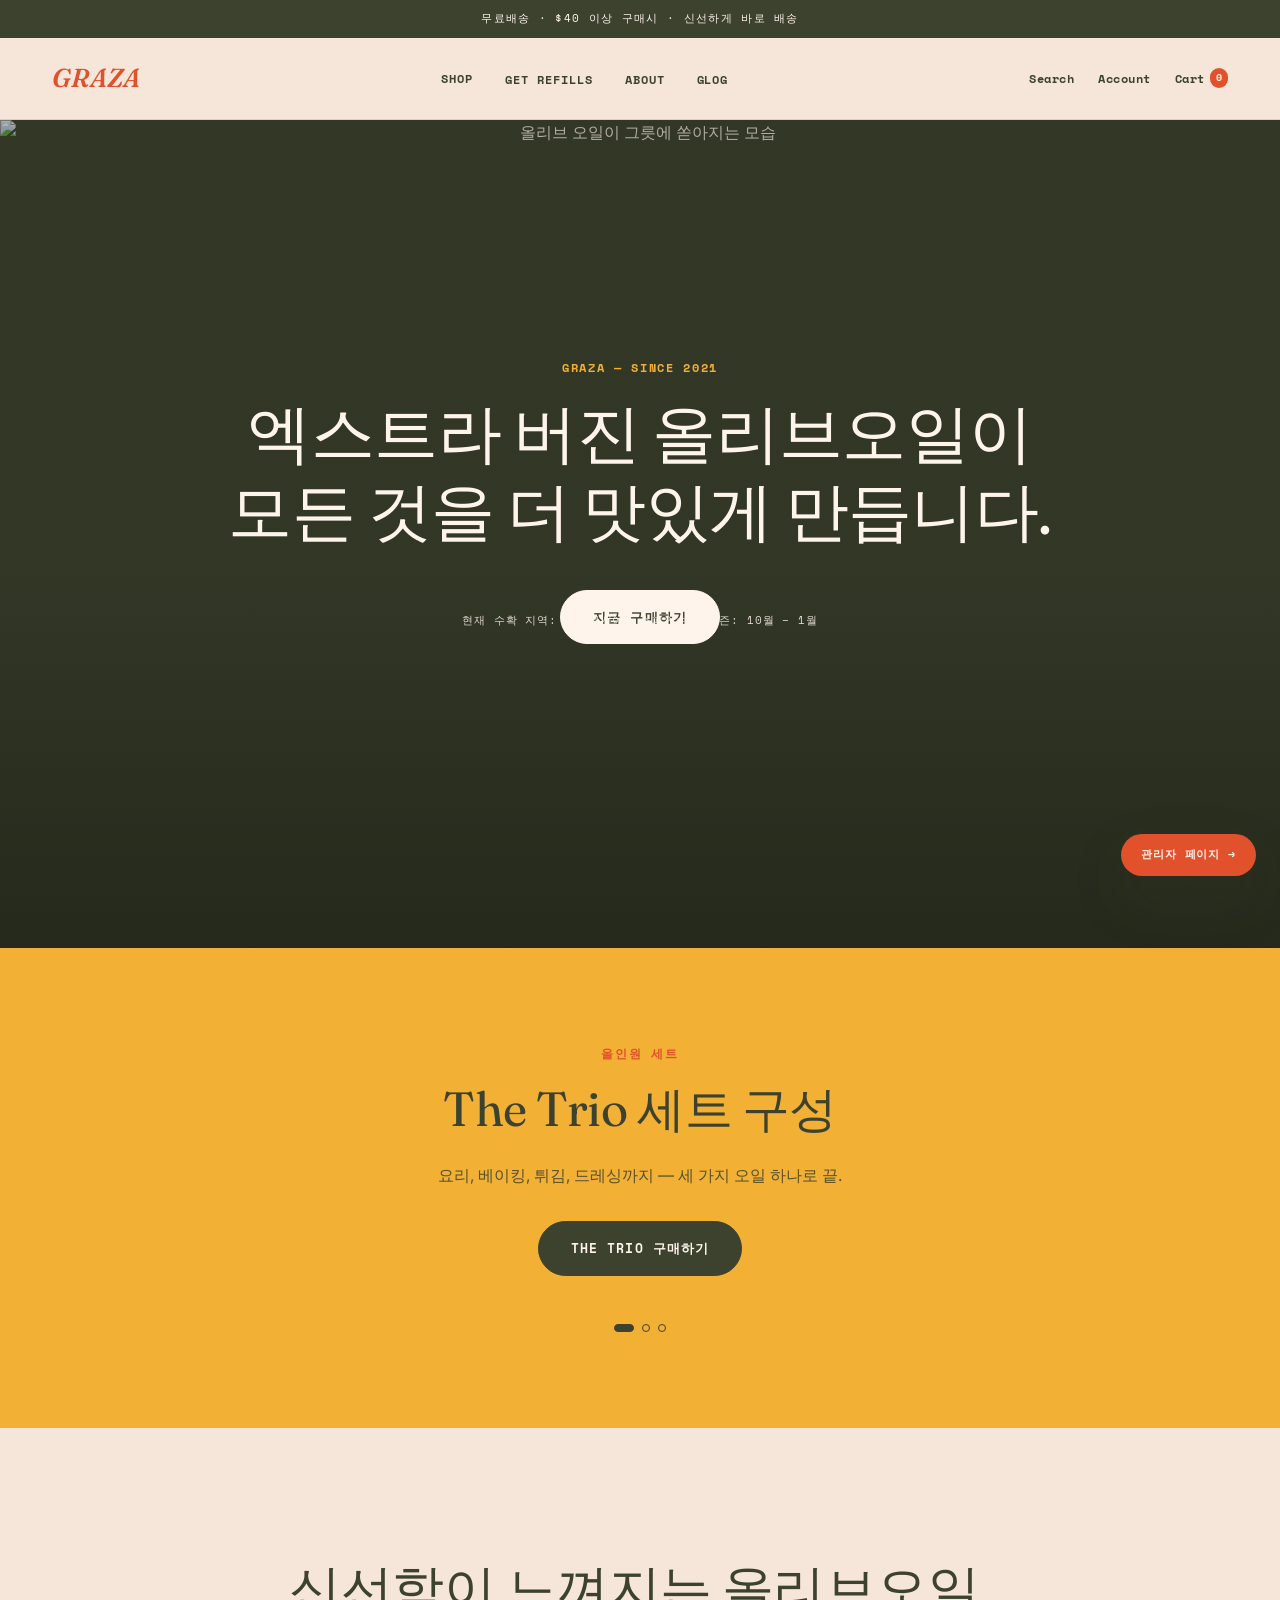
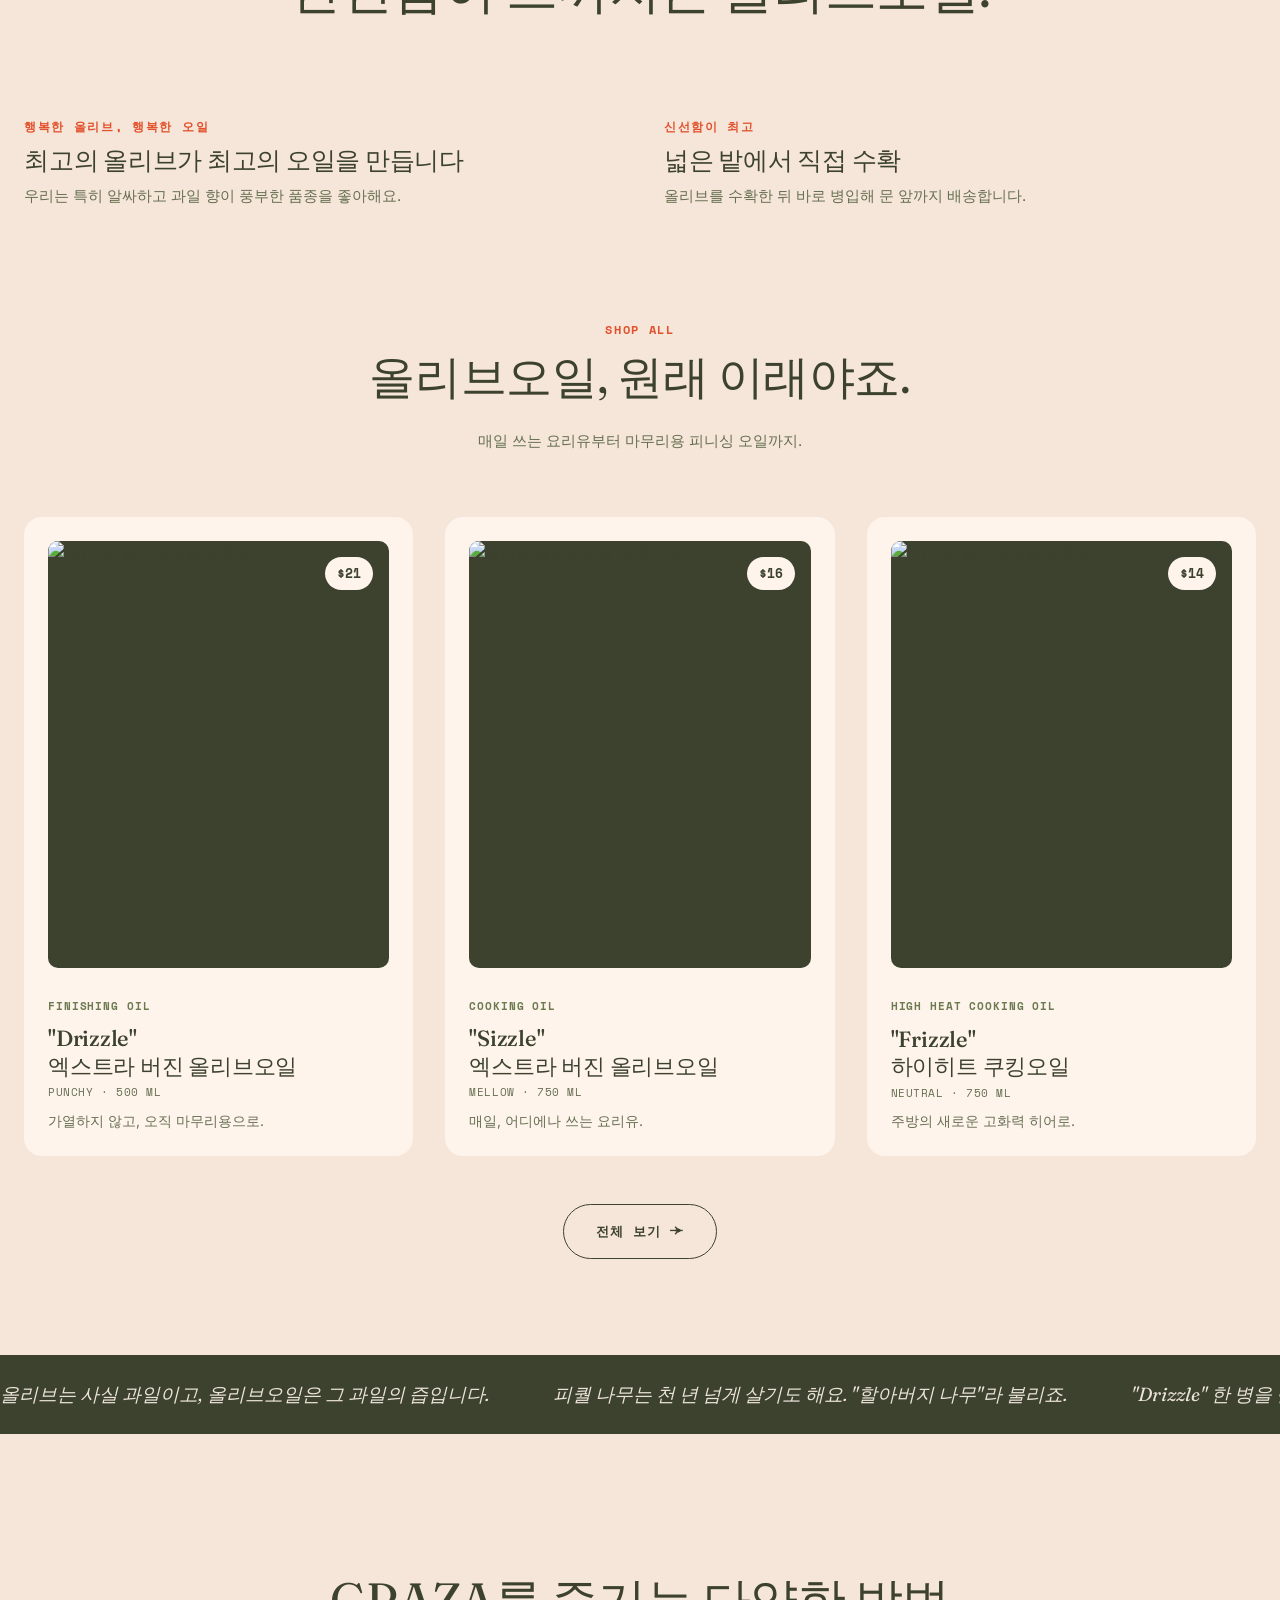
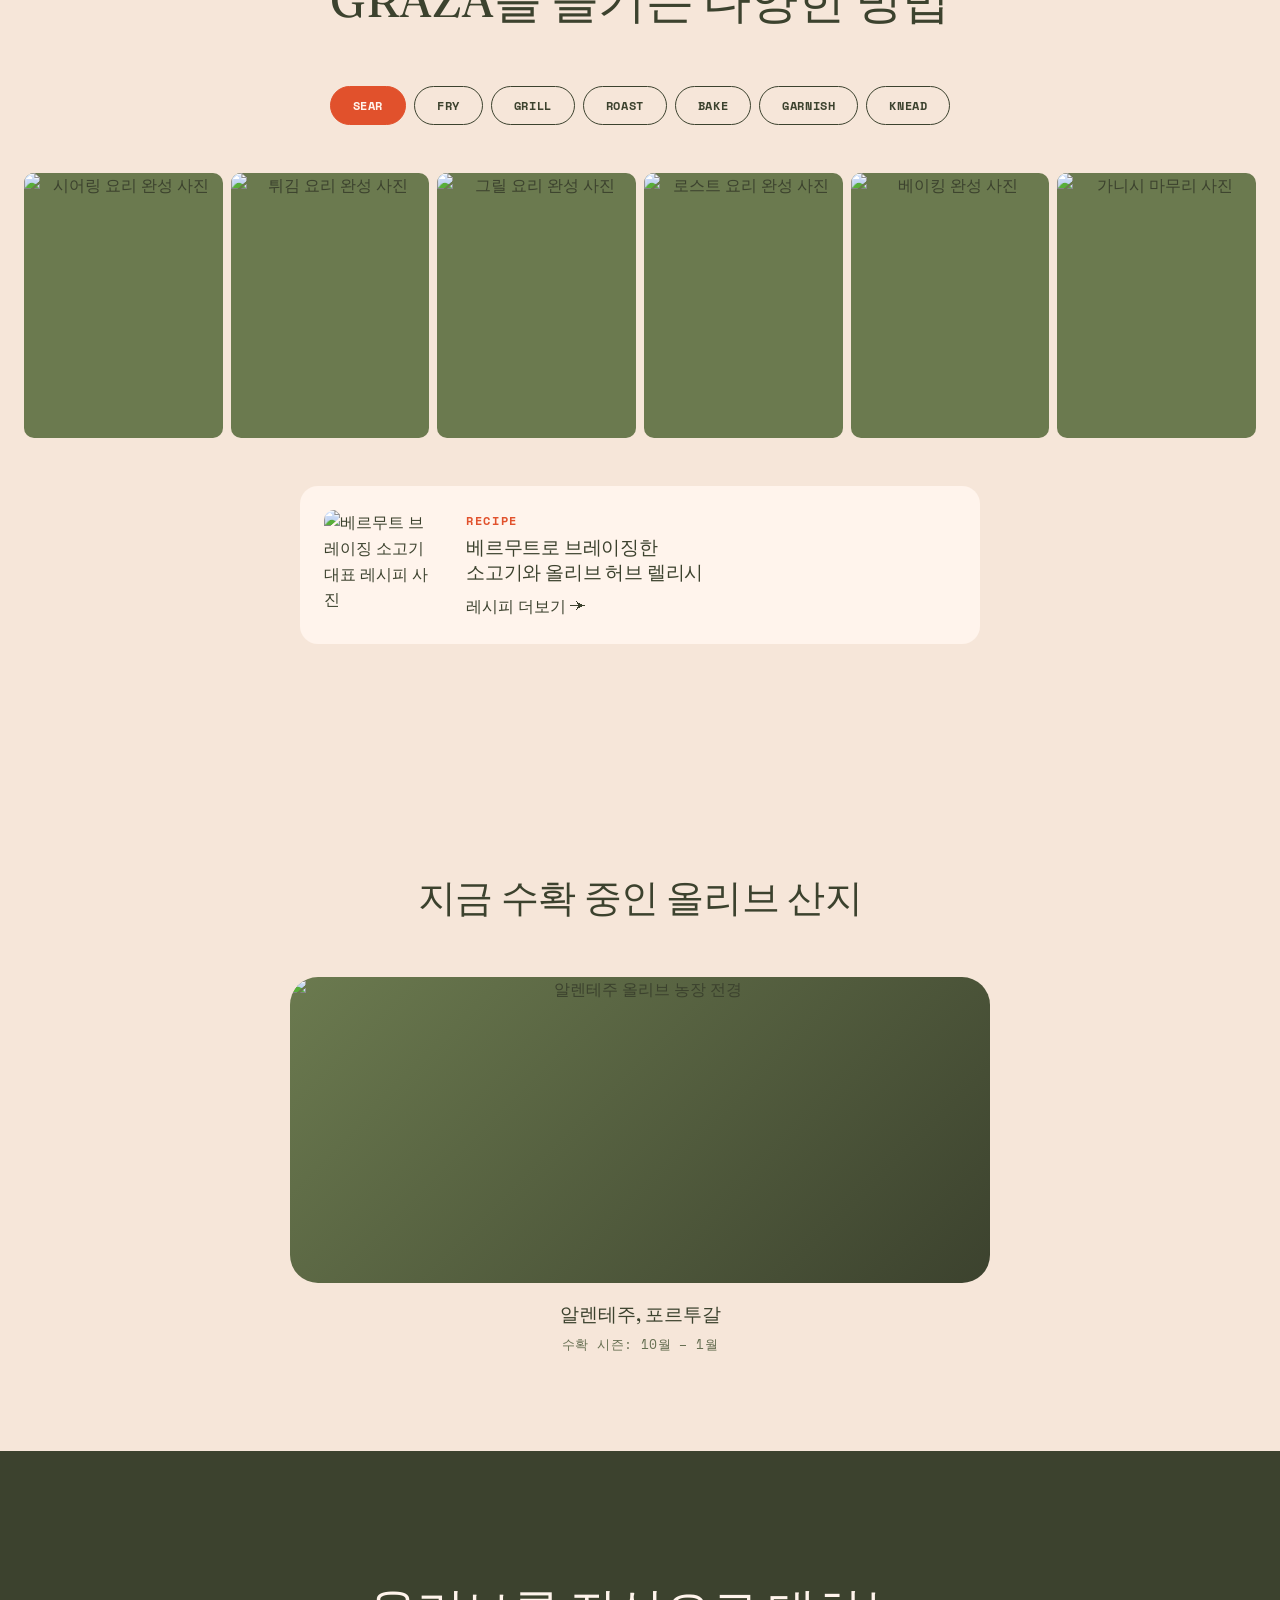
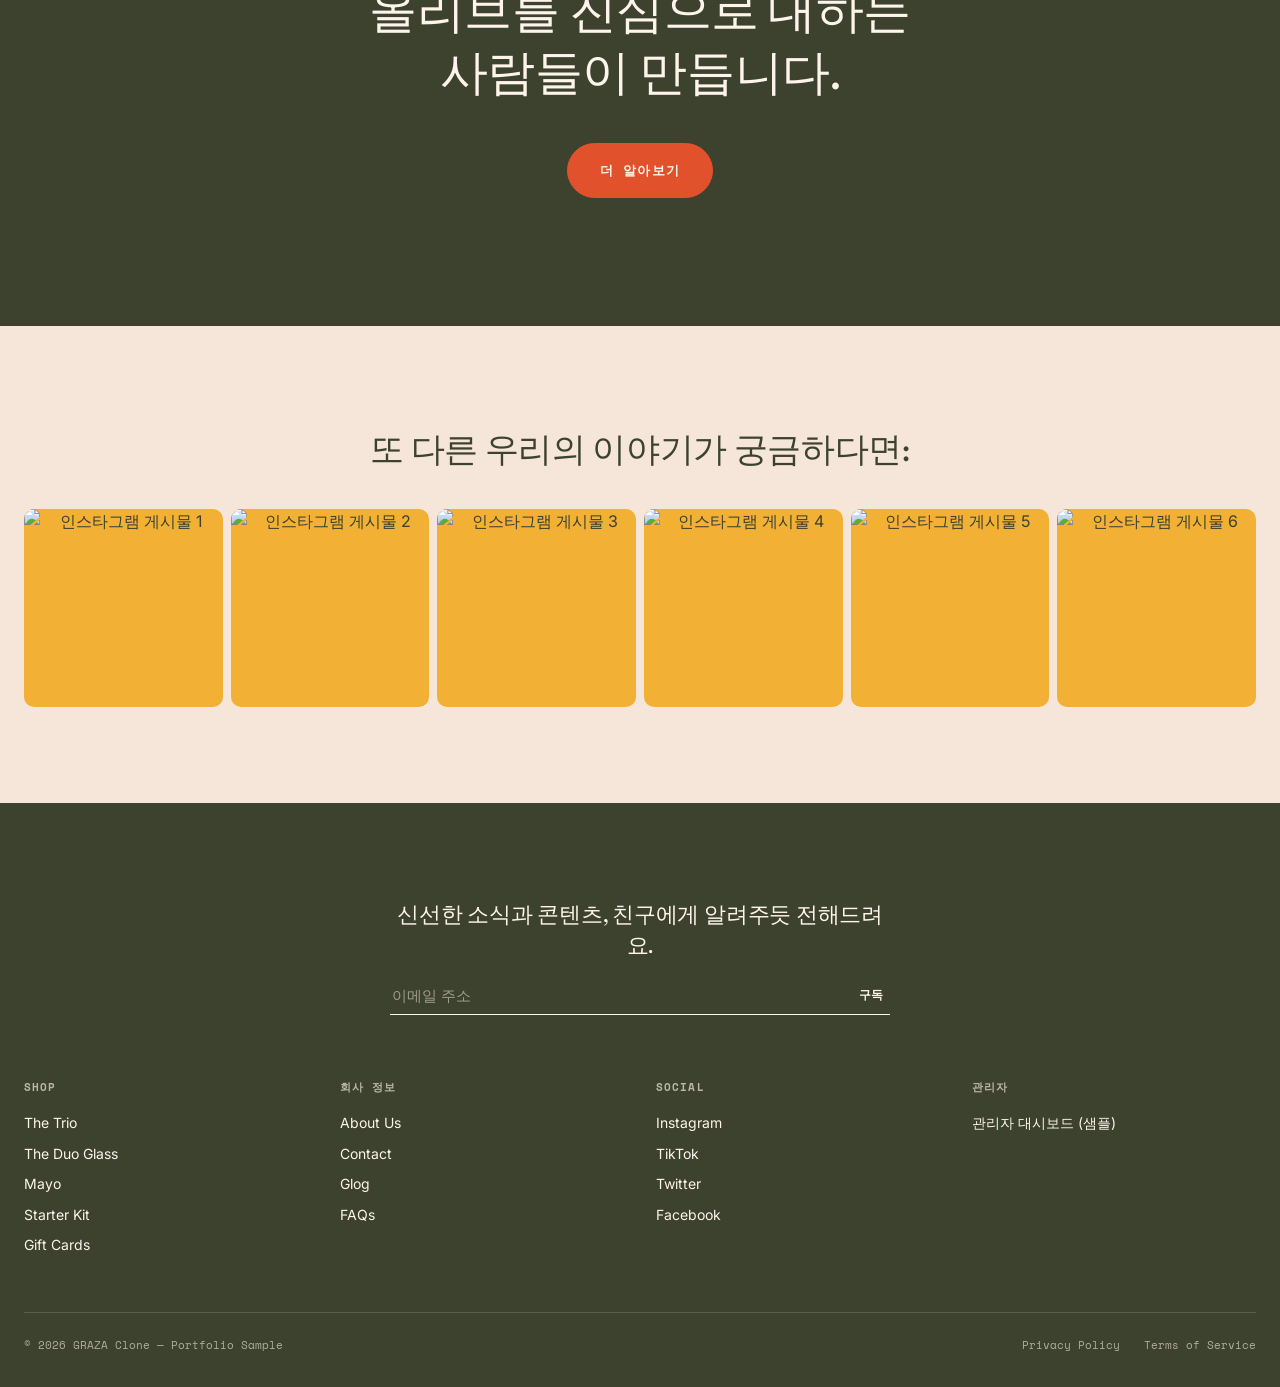
==== index.html @ 4987495d "Upgrade typography, layout, and add image prompt guide Replace monospace body copy with Inter/Fraunc" ====
<!DOCTYPE html>
<html lang="ko">
<head>
<meta charset="UTF-8">
<meta name="viewport" content="width=device-width, initial-scale=1.0">
<title>GRAZA Clone | 포트폴리오 샘플</title>
<link rel="preconnect" href="https://fonts.googleapis.com">
<link rel="preconnect" href="https://fonts.gstatic.com" crossorigin>
<link href="https://fonts.googleapis.com/css2?family=Fraunces:ital,opsz,wght@0,9..144,400;0,9..144,500;0,9..144,600;1,9..144,400;1,9..144,500&family=Space+Mono:wght@400;700&family=Inter:wght@400;500;600;700&display=swap" rel="stylesheet">
<link rel="stylesheet" href="css/style.css">
</head>
<body>

<div class="announce">무료배송 · $40 이상 구매시 · 신선하게 바로 배송</div>

<header class="site-header">
  <nav class="nav">
    <a href="index.html" class="logo">GRAZA</a>

    <ul class="nav-links">
      <li>
        <button class="nav-btn">Shop</button>
        <div class="dropdown">
          <a href="#products">"The Duo" Glass</a>
          <a href="#products">"The Trio"</a>
          <a href="#products">The "Starter Kit"</a>
          <a href="#products">Subscribe &amp; Save</a>
        </div>
      </li>
      <li><a href="#products">Get Refills</a></li>
      <li><a href="#story">About</a></li>
      <li><a href="#ways">Glog</a></li>
    </ul>

    <div class="nav-icons">
      <a href="#" aria-label="Search">Search</a>
      <a href="admin.html" aria-label="Account">Account</a>
      <a href="#" aria-label="Cart">Cart <span class="cart-count">0</span></a>
    </div>

    <button class="menu-toggle" aria-label="메뉴 열기">&#9776;</button>
  </nav>
</header>

<section class="hero">
  <!-- IMAGE SLOT [hero-bg]: 히어로 배경, 화면 전체를 채우는 풀블리드 이미지.
       목적: 브랜드 무드를 압도적으로 전달하는 첫인상 컷.
       추천 프롬프트: 올리브오일이 유리병에서 그릇으로 쏟아지는 순간을 클로즈업, 따뜻한 골드 톤 채광, 진한 올리브그린 배경, 미니멀 스틸라이프, 상업 광고 촬영 느낌, 세로 여백 넉넉하게(텍스트가 얹힐 상단~중앙은 비교적 어둡게) -->
  <img class="hero-bg" src="https://picsum.photos/seed/oliveoil-hero/1600/1000" alt="올리브 오일이 그릇에 쏟아지는 모습">
  <span class="eyebrow">GRAZA — SINCE 2021</span>
  <h1>엑스트라 버진 올리브오일이<br class="break">모든 것을 더 맛있게 만듭니다.</h1>
  <a href="#products" class="btn btn--light">지금 구매하기</a>
  <div class="hero-badges">
    <span>현재 수확 지역: 안달루시아, 스페인</span>
    <span>수확 시즌: 10월 – 1월</span>
  </div>
</section>

<section class="promo">
  <div class="promo-slide active">
    <span class="eyebrow">올인원 세트</span>
    <h2>The Trio 세트 구성</h2>
    <p>요리, 베이킹, 튀김, 드레싱까지 — 세 가지 오일 하나로 끝.</p>
    <a href="#products" class="btn btn--solid">The Trio 구매하기</a>
  </div>
  <div class="promo-slide">
    <span class="eyebrow">평범하지 않은 칩</span>
    <h2>NEW E.V.O.O.<br class="break"> 포테이토 칩</h2>
    <p>100% 엑스트라 버진 올리브오일로 튀긴 신제품 홈스타일 감자칩.</p>
    <a href="#products" class="btn btn--solid">칩 찾아보기</a>
  </div>
  <div class="promo-slide">
    <span class="eyebrow">많이 기다리셨습니다</span>
    <h2>유리병에 담긴 GRAZA</h2>
    <p>늘 사랑받던 그 오일, 이제 유리병으로 만나보세요.</p>
    <a href="#products" class="btn btn--solid">지금 구매하기</a>
  </div>
  <div class="promo-dots">
    <button class="active" data-slide="0"></button>
    <button data-slide="1"></button>
    <button data-slide="2"></button>
  </div>
</section>

<section class="fresh">
  <h2>신선함이 느껴지는 올리브오일.</h2>
  <div class="fresh-grid">
    <div class="fresh-card">
      <span class="eyebrow">행복한 올리브, 행복한 오일</span>
      <h3>최고의 올리브가 최고의 오일을 만듭니다</h3>
      <p>우리는 특히 알싸하고 과일 향이 풍부한 품종을 좋아해요.</p>
    </div>
    <div class="fresh-card">
      <span class="eyebrow">신선함이 최고</span>
      <h3>넓은 밭에서 직접 수확</h3>
      <p>올리브를 수확한 뒤 바로 병입해 문 앞까지 배송합니다.</p>
    </div>
  </div>
</section>

<section class="products" id="products">
  <div class="head">
    <span class="eyebrow">Shop All</span>
    <h2>올리브오일, 원래 이래야죠.</h2>
    <p>매일 쓰는 요리유부터 마무리용 피니싱 오일까지.</p>
  </div>
  <div class="product-grid">
    <!-- IMAGE SLOT [product-drizzle]: 상품 카드 세로형 사진 (4:5).
         목적: "Drizzle" 피니싱 오일 단독 제품샷.
         추천 프롬프트: 짙은 그린 유리병에 담긴 올리브오일, 크림색 배경, 상단에서 살짝 내려다본 앵글, 부드러운 스튜디오 조명, 그림자 은은하게, 미니멀 e-commerce 제품 사진 -->
    <a href="#" class="product-card">
      <div class="thumb">
        <img src="https://picsum.photos/seed/drizzle/600/750" alt="Drizzle 올리브오일 제품 사진">
        <span class="price-badge">$21</span>
      </div>
      <span class="tag">Finishing Oil</span>
      <h3>"Drizzle"<br class="break"> 엑스트라 버진 올리브오일</h3>
      <p class="meta">Punchy · 500 mL</p>
      <p class="desc">가열하지 않고, 오직 마무리용으로.</p>
    </a>

    <!-- IMAGE SLOT [product-sizzle]: 상품 카드 세로형 사진 (4:5).
         목적: "Sizzle" 데일리 쿠킹 오일 단독 제품샷.
         추천 프롬프트: 옅은 골드 유리병 올리브오일, 따뜻한 베이지 배경, 옆에 올리브 가지 살짝 배치, 자연광 느낌, 상업 제품 사진 -->
    <a href="#" class="product-card">
      <div class="thumb">
        <img src="https://picsum.photos/seed/sizzle/600/750" alt="Sizzle 올리브오일 제품 사진">
        <span class="price-badge">$16</span>
      </div>
      <span class="tag">Cooking Oil</span>
      <h3>"Sizzle"<br class="break"> 엑스트라 버진 올리브오일</h3>
      <p class="meta">Mellow · 750 mL</p>
      <p class="desc">매일, 어디에나 쓰는 요리유.</p>
    </a>

    <!-- IMAGE SLOT [product-frizzle]: 상품 카드 세로형 사진 (4:5).
         목적: "Frizzle" 고화력 쿠킹오일 단독 제품샷.
         추천 프롬프트: 스퀴즈 보틀 형태 올리브오일, 회백색 배경, 강한 스튜디오 조명으로 하이라이트 강조, 다이나믹한 대각선 구도 -->
    <a href="#" class="product-card">
      <div class="thumb">
        <img src="https://picsum.photos/seed/frizzle/600/750" alt="Frizzle 올리브오일 제품 사진">
        <span class="price-badge">$14</span>
      </div>
      <span class="tag">High Heat Cooking Oil</span>
      <h3>"Frizzle"<br class="break"> 하이히트 쿠킹오일</h3>
      <p class="meta">Neutral · 750 mL</p>
      <p class="desc">주방의 새로운 고화력 히어로.</p>
    </a>
  </div>
  <div class="shop-all"><a href="#" class="btn">전체 보기 ➛</a></div>
</section>

<div class="marquee-wrap">
  <div class="marquee">
    <span>올리브는 사실 과일이고, 올리브오일은 그 과일의 즙입니다.</span>
    <span>피퀄 나무는 천 년 넘게 살기도 해요. "할아버지 나무"라 불리죠.</span>
    <span>"Drizzle" 한 병을 만드는 데 올리브 약 5,000개가 필요합니다.</span>
    <span>올리브는 사실 과일이고, 올리브오일은 그 과일의 즙입니다.</span>
    <span>피퀄 나무는 천 년 넘게 살기도 해요. "할아버지 나무"라 불리죠.</span>
    <span>"Drizzle" 한 병을 만드는 데 올리브 약 5,000개가 필요합니다.</span>
  </div>
</div>

<section class="ways" id="ways">
  <h2>GRAZA를 즐기는 다양한 방법</h2>
  <div class="ways-tabs">
    <button class="active">Sear</button>
    <button>Fry</button>
    <button>Grill</button>
    <button>Roast</button>
    <button>Bake</button>
    <button>Garnish</button>
    <button>Knead</button>
  </div>
  <!-- IMAGE SLOT [recipe-1 ~ recipe-6]: 세로형(3:4) 요리 썸네일 6장. 각각 아래 조리법 탭(Sear/Fry/Grill/Roast/Bake/Garnish)을 대표하는 완성 요리 사진.
       추천 프롬프트: 접시에 플레이팅된 요리를 정면 45도 위에서 촬영, 올리브오일 광택이 도는 표면, 따뜻한 내추럴 라이트, 잡지 화보 스타일, 배경은 원목 테이블 -->
  <div class="recipe-grid">
    <div class="recipe-thumb"><img src="https://picsum.photos/seed/recipe1/400/500" alt="시어링 요리 완성 사진"></div>
    <div class="recipe-thumb"><img src="https://picsum.photos/seed/recipe2/400/500" alt="튀김 요리 완성 사진"></div>
    <div class="recipe-thumb"><img src="https://picsum.photos/seed/recipe3/400/500" alt="그릴 요리 완성 사진"></div>
    <div class="recipe-thumb"><img src="https://picsum.photos/seed/recipe4/400/500" alt="로스트 요리 완성 사진"></div>
    <div class="recipe-thumb"><img src="https://picsum.photos/seed/recipe5/400/500" alt="베이킹 완성 사진"></div>
    <div class="recipe-thumb"><img src="https://picsum.photos/seed/recipe6/400/500" alt="가니시 마무리 사진"></div>
  </div>

  <!-- IMAGE SLOT [recipe-feature]: 정사각형(1:1) 대표 레시피 썸네일, 텍스트 카드 왼쪽에 배치.
       추천 프롬프트: 브레이징한 소고기 요리 클로즈업, 허브 렐리시가 얹혀진 모습, 진한 소스 광택, 다크 그릇, 아늑한 조명 -->
  <div class="recipe-feature">
    <img src="https://picsum.photos/seed/recipefeature/240/240" alt="베르무트 브레이징 소고기 대표 레시피 사진">
    <div>
      <span class="eyebrow">Recipe</span>
      <h3>베르무트로 브레이징한<br class="break"> 소고기와 올리브 허브 렐리시</h3>
      <a href="#">레시피 더보기 ➛</a>
    </div>
  </div>
</section>

<section class="origin">
  <h2>지금 수확 중인 올리브 산지</h2>
  <!-- IMAGE SLOT [origin-map]: 와이드(16:7) 배너, 산지 풍경 또는 스타일라이즈된 지도.
       추천 프롬프트: 포르투갈 알렌테주 올리브 농장 항공뷰, 줄지어 심긴 올리브 나무, 골든아워 조명, 다큐멘터리 톤, 살짝 따뜻한 색보정 -->
  <div class="origin-map">
    <img src="https://picsum.photos/seed/origin-map/1200/525" alt="알렌테주 올리브 농장 전경">
  </div>
  <div class="origin-caption">
    <strong>알렌테주, 포르투갈</strong>
    수확 시즌: 10월 – 1월
  </div>
</section>

<section class="story" id="story">
  <h2>올리브를 진심으로 대하는<br class="break"> 사람들이 만듭니다.</h2>
  <a href="#" class="btn btn--red">더 알아보기</a>
</section>

<section class="insta">
  <h2>또 다른 우리의 이야기가 궁금하다면:</h2>
  <!-- IMAGE SLOT [insta-1 ~ insta-6]: 정사각형(1:1) 인스타그램 피드 썸네일 6장.
       추천 프롬프트: 일상 속에서 제품을 사용하는 UGC 스타일 스냅샷 (샌드위치에 뿌리기, 파스타에 곁들이기, 선물 포장 등), 자연광, 아이폰 카메라 톤 -->
  <div class="insta-grid">
    <div class="tile"><img src="https://picsum.photos/seed/insta1/300/300" alt="인스타그램 게시물 1"></div>
    <div class="tile"><img src="https://picsum.photos/seed/insta2/300/300" alt="인스타그램 게시물 2"></div>
    <div class="tile"><img src="https://picsum.photos/seed/insta3/300/300" alt="인스타그램 게시물 3"></div>
    <div class="tile"><img src="https://picsum.photos/seed/insta4/300/300" alt="인스타그램 게시물 4"></div>
    <div class="tile"><img src="https://picsum.photos/seed/insta5/300/300" alt="인스타그램 게시물 5"></div>
    <div class="tile"><img src="https://picsum.photos/seed/insta6/300/300" alt="인스타그램 게시물 6"></div>
  </div>
</section>

<footer class="site-footer">
  <div class="newsletter">
    <h3>신선한 소식과 콘텐츠, 친구에게 알려주듯 전해드려요.</h3>
    <form onsubmit="event.preventDefault();">
      <input type="email" placeholder="이메일 주소" required>
      <button type="submit">구독</button>
    </form>
  </div>

  <div class="footer-grid">
    <div>
      <h4>Shop</h4>
      <ul>
        <li><a href="#products">The Trio</a></li>
        <li><a href="#products">The Duo Glass</a></li>
        <li><a href="#products">Mayo</a></li>
        <li><a href="#products">Starter Kit</a></li>
        <li><a href="#products">Gift Cards</a></li>
      </ul>
    </div>
    <div>
      <h4>회사 정보</h4>
      <ul>
        <li><a href="#story">About Us</a></li>
        <li><a href="mailto:hello@example.com">Contact</a></li>
        <li><a href="#ways">Glog</a></li>
        <li><a href="#">FAQs</a></li>
      </ul>
    </div>
    <div>
      <h4>Social</h4>
      <ul>
        <li><a href="#">Instagram</a></li>
        <li><a href="#">TikTok</a></li>
        <li><a href="#">Twitter</a></li>
        <li><a href="#">Facebook</a></li>
      </ul>
    </div>
    <div>
      <h4>관리자</h4>
      <ul>
        <li><a href="admin.html">관리자 대시보드 (샘플)</a></li>
      </ul>
    </div>
  </div>

  <div class="footer-bottom">
    <span>© 2026 GRAZA Clone — Portfolio Sample</span>
    <div class="legal">
      <a href="#">Privacy Policy</a>
      <a href="#">Terms of Service</a>
    </div>
  </div>
</footer>

<a href="admin.html" class="admin-fab">관리자 페이지 →</a>

<script src="js/main.js"></script>
</body>
</html>
---- css/style.css ----
/* ===================================================================
   GRAZA Clone — Portfolio Sample
   Palette:
   --cream   : #F6E6D9  (background)
   --cream-2 : #FFF4EC  (light text on dark / card surface)
   --olive   : #3C422E  (primary text / dark)
   --red     : #E1512C  (brand accent — cap red/orange)
   --green   : #6B7A4F  (secondary accent)

   Type system:
   --font-display : Fraunces  — headlines, editorial moments
   --font-mono    : Space Mono — labels, nav, buttons, eyebrows (brand voice)
   --font-body    : Inter     — paragraph copy, form fields
   =================================================================== */

:root {
  --cream: #F6E6D9;
  --cream-2: #FFF4EC;
  --olive: #3C422E;
  --olive-light: #666f52;
  --red: #E1512C;
  --green: #6B7A4F;
  --yellow: #F2B035;
  --border: rgba(60, 66, 46, 0.14);

  --font-display: "Fraunces", "Iowan Old Style", Georgia, serif;
  --font-mono: "Space Mono", "IBM Plex Mono", "Consolas", monospace;
  --font-body: "Inter", -apple-system, "Segoe UI", sans-serif;

  --container: 1240px;

  /* spacing scale */
  --sp-1: 4px;
  --sp-2: 8px;
  --sp-3: 16px;
  --sp-4: 24px;
  --sp-5: 32px;
  --sp-6: 48px;
  --sp-7: 64px;
  --sp-8: 96px;
  --sp-9: 128px;

  --radius-sm: 10px;
  --radius-md: 18px;
  --radius-lg: 28px;
  --shadow-soft: 0 20px 48px rgba(60, 66, 46, 0.10);
  --shadow-lift: 0 24px 56px rgba(60, 66, 46, 0.16);
}

* { box-sizing: border-box; }

html { scroll-behavior: smooth; }

body {
  margin: 0;
  background: var(--cream);
  color: var(--olive);
  font-family: var(--font-body);
  font-size: 16px;
  line-height: 1.6;
  -webkit-font-smoothing: antialiased;
  text-rendering: optimizeLegibility;
}

img { max-width: 100%; display: block; }

a { color: inherit; text-decoration: none; }

ul { list-style: none; margin: 0; padding: 0; }

/* controlled line breaks: collapse on narrow screens so copy reflows naturally */
br.break { display: block; content: ""; }
@media (max-width: 640px) {
  br.break { display: none; }
}

.wrap {
  max-width: var(--container);
  margin: 0 auto;
  padding: 0 var(--sp-5);
}

h1, h2, h3, h4 {
  font-family: var(--font-display);
  font-weight: 500;
  margin: 0;
  letter-spacing: -0.01em;
}

em {
  font-style: italic;
  color: var(--red);
}

.eyebrow {
  display: block;
  font-family: var(--font-mono);
  font-size: 12px;
  letter-spacing: 0.14em;
  text-transform: uppercase;
  font-weight: 700;
  color: var(--red);
}

p { margin: 0; }

/* ---------- Buttons ---------- */
.btn {
  display: inline-flex;
  align-items: center;
  justify-content: center;
  gap: 10px;
  padding: 16px 32px;
  border: 1.5px solid var(--olive);
  border-radius: 999px;
  font-family: var(--font-mono);
  font-size: 13px;
  font-weight: 700;
  letter-spacing: 0.08em;
  text-transform: uppercase;
  cursor: pointer;
  background: transparent;
  color: var(--olive);
  transition: background 0.25s ease, color 0.25s ease, transform 0.2s ease, box-shadow 0.25s ease;
}
.btn:hover { transform: translateY(-3px); box-shadow: var(--shadow-soft); }

.btn--solid {
  background: var(--olive);
  color: var(--cream-2);
  border-color: var(--olive);
}
.btn--solid:hover { background: var(--red); border-color: var(--red); }

.btn--light {
  background: var(--cream-2);
  color: var(--olive);
  border-color: var(--cream-2);
}
.btn--light:hover { background: var(--red); color: var(--cream-2); border-color: var(--red); }

.btn--red {
  background: var(--red);
  color: var(--cream-2);
  border-color: var(--red);
}
.btn--red:hover { background: var(--cream-2); color: var(--olive); border-color: var(--cream-2); }

/* ---------- Announcement bar ---------- */
.announce {
  background: var(--olive);
  color: var(--cream-2);
  text-align: center;
  font-family: var(--font-mono);
  font-size: 11px;
  letter-spacing: 0.12em;
  padding: 10px 12px;
  text-transform: uppercase;
}

/* ---------- Header ---------- */
.site-header {
  position: sticky;
  top: 0;
  z-index: 100;
  background: var(--cream);
  border-bottom: 1px solid var(--border);
}
.nav {
  display: flex;
  align-items: center;
  justify-content: space-between;
  padding: 20px var(--sp-5);
  max-width: var(--container);
  margin: 0 auto;
}
.logo {
  font-family: var(--font-display);
  font-size: 26px;
  font-weight: 600;
  font-style: italic;
  letter-spacing: 0.01em;
  color: var(--red);
}
.nav-links {
  display: flex;
  gap: var(--sp-5);
  align-items: center;
}
.nav-links > li { position: relative; }
.nav-links a, .nav-links button.nav-btn {
  font-family: var(--font-mono);
  font-size: 12px;
  font-weight: 700;
  letter-spacing: 0.08em;
  text-transform: uppercase;
  background: none;
  border: none;
  color: var(--olive);
  cursor: pointer;
  padding: var(--sp-2) 0;
}
.nav-links a:hover, .nav-links button.nav-btn:hover { color: var(--red); }

.dropdown {
  position: absolute;
  top: 100%;
  left: 50%;
  transform: translateX(-50%);
  background: var(--cream-2);
  border: 1px solid var(--border);
  border-radius: var(--radius-sm);
  padding: var(--sp-4);
  min-width: 260px;
  box-shadow: var(--shadow-lift);
  display: none;
  flex-direction: column;
  gap: var(--sp-2);
}
.nav-links li:hover .dropdown { display: flex; }
.dropdown a {
  font-family: var(--font-body);
  text-transform: none;
  font-weight: 500;
  letter-spacing: 0;
  font-size: 14px;
  padding: 6px 0;
}

.nav-icons {
  display: flex;
  align-items: center;
  gap: var(--sp-4);
  font-family: var(--font-mono);
  font-size: 12px;
  font-weight: 700;
  letter-spacing: 0.04em;
}
.nav-icons a { display: flex; align-items: center; gap: 5px; }
.cart-count {
  background: var(--red);
  color: var(--cream-2);
  border-radius: 999px;
  font-size: 10px;
  padding: 2px 6px;
}
.menu-toggle { display: none; background: none; border: none; font-size: 22px; cursor: pointer; color: var(--olive); }

/* ---------- Hero ---------- */
.hero {
  position: relative;
  min-height: 92vh;
  display: flex;
  flex-direction: column;
  justify-content: center;
  align-items: center;
  text-align: center;
  color: var(--cream-2);
  background: var(--olive);
  padding: var(--sp-6) var(--sp-4) var(--sp-8);
  overflow: hidden;
}
.hero img.hero-bg {
  position: absolute;
  inset: 0;
  width: 100%;
  height: 100%;
  object-fit: cover;
  z-index: 0;
}
.hero::after {
  content: "";
  position: absolute;
  inset: 0;
  background: linear-gradient(180deg, rgba(30,33,22,0.35) 0%, rgba(30,33,22,0.35) 55%, rgba(30,33,22,0.75) 100%);
  z-index: 1;
}
.hero > *:not(.hero-bg) { position: relative; z-index: 2; }

.hero .eyebrow { color: var(--yellow); margin-bottom: var(--sp-3); }
.hero h1 {
  font-size: clamp(32px, 5.2vw, 64px);
  font-weight: 400;
  max-width: 940px;
  line-height: 1.22;
  margin-bottom: var(--sp-5);
}
.hero .btn { margin-top: var(--sp-2); }
.hero-badges {
  position: absolute;
  z-index: 2;
  bottom: var(--sp-5);
  left: 0;
  right: 0;
  display: flex;
  justify-content: space-between;
  padding: 0 var(--sp-5);
  font-family: var(--font-mono);
  font-size: 11px;
  text-transform: uppercase;
  letter-spacing: 0.08em;
  color: var(--cream-2);
  opacity: 0.85;
}

/* ---------- Promo carousel ---------- */
.promo {
  background: var(--yellow);
  padding: var(--sp-8) 0;
  position: relative;
  overflow: hidden;
}
.promo-slide {
  display: none;
  text-align: center;
  max-width: 680px;
  margin: 0 auto;
  padding: 0 var(--sp-4);
}
.promo-slide.active { display: block; animation: fade-up 0.5s ease; }
@keyframes fade-up {
  from { opacity: 0; transform: translateY(12px); }
  to { opacity: 1; transform: translateY(0); }
}
.promo h2 { font-size: clamp(30px, 4vw, 48px); font-weight: 400; margin: var(--sp-3) 0 var(--sp-4); color: var(--olive); line-height: 1.25; }
.promo p { margin-bottom: var(--sp-5); font-size: 16px; color: var(--olive); opacity: 0.85; }
.promo-dots {
  display: flex;
  justify-content: center;
  gap: var(--sp-2);
  margin-top: var(--sp-6);
}
.promo-dots button {
  width: 8px; height: 8px; border-radius: 50%;
  border: 1.5px solid var(--olive);
  background: transparent;
  cursor: pointer;
  padding: 0;
  transition: background 0.2s ease, width 0.2s ease;
}
.promo-dots button.active { background: var(--olive); width: 20px; border-radius: 5px; }

/* ---------- Fresh section ---------- */
.fresh {
  text-align: center;
  padding: var(--sp-9) var(--sp-4) var(--sp-7);
}
.fresh h2 {
  font-size: clamp(30px, 5vw, 52px);
  font-weight: 400;
  max-width: 760px;
  margin: 0 auto var(--sp-8);
  line-height: 1.25;
}
.fresh-grid {
  max-width: var(--container);
  margin: 0 auto;
  display: grid;
  grid-template-columns: 1fr 1fr;
  gap: var(--sp-7) var(--sp-6);
  text-align: left;
}
.fresh-card .eyebrow { margin-bottom: var(--sp-2); }
.fresh-card h3 { font-size: 25px; font-weight: 500; line-height: 1.3; margin-bottom: var(--sp-2); }
.fresh-card p { color: var(--olive-light); max-width: 420px; font-size: 15px; }

/* ---------- Products ---------- */
.products {
  padding: var(--sp-6) var(--sp-4) var(--sp-8);
}
.products .head {
  text-align: center;
  margin-bottom: var(--sp-7);
}
.products .head h2 { font-size: clamp(30px, 4.6vw, 46px); font-weight: 400; }
.products .head p { max-width: 480px; margin: var(--sp-3) auto 0; color: var(--olive-light); font-size: 15px; }
.product-grid {
  max-width: var(--container);
  margin: 0 auto;
  display: grid;
  grid-template-columns: repeat(3, 1fr);
  gap: var(--sp-5);
}
.product-card {
  background: var(--cream-2);
  border-radius: var(--radius-md);
  padding: var(--sp-4);
  transition: transform 0.25s ease, box-shadow 0.25s ease;
  display: block;
}
.product-card:hover { transform: translateY(-8px); box-shadow: var(--shadow-lift); }
.product-card .thumb {
  position: relative;
  border-radius: var(--radius-sm);
  aspect-ratio: 4/5;
  overflow: hidden;
  margin-bottom: var(--sp-4);
  background: var(--olive);
}
.product-card .thumb img { width: 100%; height: 100%; object-fit: cover; transition: transform 0.4s ease; }
.product-card:hover .thumb img { transform: scale(1.05); }
.product-card .price-badge {
  position: absolute;
  top: var(--sp-3);
  right: var(--sp-3);
  background: var(--cream-2);
  color: var(--olive);
  font-family: var(--font-mono);
  font-weight: 700;
  font-size: 13px;
  padding: 6px 12px;
  border-radius: 999px;
}
.product-card .tag {
  font-family: var(--font-mono);
  font-size: 11px;
  text-transform: uppercase;
  letter-spacing: 0.08em;
  color: var(--green);
  font-weight: 700;
}
.product-card h3 { font-size: 22px; font-weight: 500; margin: var(--sp-2) 0 4px; line-height: 1.25; }
.product-card .meta {
  font-family: var(--font-mono);
  font-size: 11px;
  text-transform: uppercase;
  letter-spacing: 0.05em;
  color: var(--olive-light);
  margin-bottom: var(--sp-2);
}
.product-card .desc { font-size: 14px; color: var(--olive-light); }
.products .shop-all { text-align: center; margin-top: var(--sp-6); }

/* ---------- Marquee ---------- */
.marquee-wrap {
  background: var(--olive);
  color: var(--cream-2);
  overflow: hidden;
  padding: var(--sp-4) 0;
}
.marquee {
  display: flex;
  width: max-content;
  gap: var(--sp-7);
  animation: scroll 32s linear infinite;
  font-family: var(--font-display);
  font-style: italic;
  font-weight: 400;
  font-size: 19px;
  white-space: nowrap;
}
.marquee span { opacity: 0.9; }
@keyframes scroll {
  from { transform: translateX(0); }
  to { transform: translateX(-50%); }
}

/* ---------- Ways to use ---------- */
.ways {
  padding: var(--sp-9) var(--sp-4);
  text-align: center;
}
.ways h2 { font-size: clamp(30px, 4.6vw, 48px); font-weight: 400; margin-bottom: var(--sp-6); }
.ways-tabs {
  display: flex;
  flex-wrap: wrap;
  justify-content: center;
  gap: var(--sp-2);
  margin-bottom: var(--sp-6);
}
.ways-tabs button {
  padding: 10px 22px;
  border-radius: 999px;
  border: 1.5px solid var(--olive);
  background: transparent;
  font-family: var(--font-mono);
  font-weight: 700;
  text-transform: uppercase;
  letter-spacing: 0.05em;
  font-size: 12px;
  cursor: pointer;
  color: var(--olive);
  transition: background 0.2s ease, color 0.2s ease;
}
.ways-tabs button.active { background: var(--red); color: var(--cream-2); border-color: var(--red); }
.recipe-grid {
  max-width: var(--container);
  margin: 0 auto;
  display: grid;
  grid-template-columns: repeat(6, 1fr);
  gap: var(--sp-2);
}
.recipe-grid .recipe-thumb {
  aspect-ratio: 3/4;
  border-radius: var(--radius-sm);
  overflow: hidden;
  background: var(--green);
}
.recipe-grid .recipe-thumb img { width: 100%; height: 100%; object-fit: cover; }
.recipe-feature {
  margin-top: var(--sp-6);
  text-align: left;
  display: flex;
  align-items: center;
  gap: var(--sp-5);
  background: var(--cream-2);
  padding: var(--sp-4);
  border-radius: var(--radius-md);
  max-width: 680px;
  margin-left: auto;
  margin-right: auto;
}
.recipe-feature img { width: 110px; height: 110px; border-radius: var(--radius-sm); object-fit: cover; flex-shrink: 0; }
.recipe-feature h3 { font-size: 19px; font-weight: 500; line-height: 1.35; margin: var(--sp-1) 0 var(--sp-2); }

/* ---------- Origin ---------- */
.origin {
  padding: var(--sp-8) var(--sp-4);
  text-align: center;
}
.origin h2 { font-size: clamp(26px, 4vw, 38px); font-weight: 400; margin-bottom: var(--sp-6); }
.origin-map {
  max-width: 700px;
  margin: 0 auto;
  border-radius: var(--radius-lg);
  overflow: hidden;
  aspect-ratio: 16/7;
  background: linear-gradient(135deg, var(--green), var(--olive));
}
.origin-map img { width: 100%; height: 100%; object-fit: cover; }
.origin-caption { margin-top: var(--sp-3); font-family: var(--font-mono); font-size: 13px; letter-spacing: 0.03em; color: var(--olive-light); }
.origin-caption strong { display: block; font-family: var(--font-display); font-size: 19px; font-weight: 500; color: var(--olive); margin-bottom: 4px; letter-spacing: 0; }

/* ---------- Story banner ---------- */
.story {
  background: var(--olive);
  color: var(--cream-2);
  text-align: center;
  padding: var(--sp-9) var(--sp-4);
}
.story h2 { font-size: clamp(28px, 4.6vw, 48px); font-weight: 400; max-width: 720px; margin: 0 auto var(--sp-5); line-height: 1.3; }
.story .btn { margin-top: var(--sp-2); }

/* ---------- Instagram ---------- */
.insta { padding: var(--sp-8) var(--sp-4); text-align: center; }
.insta h2 { font-size: clamp(24px, 3.6vw, 34px); font-weight: 400; margin-bottom: var(--sp-5); }
.insta-grid {
  max-width: var(--container);
  margin: 0 auto;
  display: grid;
  grid-template-columns: repeat(6, 1fr);
  gap: var(--sp-2);
}
.insta-grid .tile { aspect-ratio: 1; border-radius: var(--radius-sm); overflow: hidden; background: var(--yellow); }
.insta-grid .tile img { width: 100%; height: 100%; object-fit: cover; }

/* ---------- Footer ---------- */
.site-footer {
  background: var(--olive);
  color: var(--cream-2);
  padding: var(--sp-8) var(--sp-4) var(--sp-5);
}
.newsletter {
  text-align: center;
  max-width: 500px;
  margin: 0 auto var(--sp-7);
}
.newsletter h3 { font-family: var(--font-display); font-weight: 400; font-size: 22px; line-height: 1.4; margin-bottom: var(--sp-4); }
.newsletter form {
  display: flex;
  border-bottom: 1.5px solid var(--cream-2);
  padding-bottom: var(--sp-2);
}
.newsletter input {
  flex: 1;
  background: transparent;
  border: none;
  color: var(--cream-2);
  font-family: var(--font-body);
  font-size: 15px;
  outline: none;
}
.newsletter input::placeholder { color: rgba(255,244,236,0.5); }
.newsletter button {
  background: none;
  border: none;
  color: var(--cream-2);
  font-family: var(--font-mono);
  font-weight: 700;
  letter-spacing: 0.06em;
  text-transform: uppercase;
  font-size: 12px;
  cursor: pointer;
}
.footer-grid {
  max-width: var(--container);
  margin: 0 auto;
  display: grid;
  grid-template-columns: repeat(4, 1fr);
  gap: var(--sp-5);
  padding-bottom: var(--sp-6);
  border-bottom: 1px solid rgba(255,244,236,0.15);
}
.footer-grid h4 {
  font-family: var(--font-mono);
  font-size: 11px;
  letter-spacing: 0.1em;
  text-transform: uppercase;
  margin-bottom: var(--sp-3);
  opacity: 0.65;
  font-weight: 700;
}
.footer-grid li { margin-bottom: var(--sp-2); font-size: 14px; }
.footer-grid a:hover { color: var(--yellow); }
.footer-bottom {
  max-width: var(--container);
  margin: var(--sp-4) auto 0;
  display: flex;
  justify-content: space-between;
  align-items: center;
  font-family: var(--font-mono);
  font-size: 11px;
  opacity: 0.6;
  flex-wrap: wrap;
  gap: var(--sp-2);
}
.footer-bottom .legal { display: flex; gap: var(--sp-4); }

/* ---------- Admin banner link ---------- */
.admin-fab {
  position: fixed;
  bottom: var(--sp-4);
  right: var(--sp-4);
  background: var(--red);
  color: var(--cream-2);
  padding: 12px 20px;
  border-radius: 999px;
  font-family: var(--font-mono);
  font-size: 11px;
  font-weight: 700;
  letter-spacing: 0.08em;
  text-transform: uppercase;
  box-shadow: var(--shadow-lift);
  z-index: 200;
  transition: background 0.2s ease, transform 0.2s ease;
}
.admin-fab:hover { background: var(--olive); transform: translateY(-2px); }

/* ---------- Responsive ---------- */
@media (max-width: 1024px) {
  .fresh-grid { grid-template-columns: 1fr; gap: var(--sp-6); }
  .product-grid { grid-template-columns: repeat(2, 1fr); }
  .recipe-grid { grid-template-columns: repeat(3, 1fr); }
  .insta-grid { grid-template-columns: repeat(4, 1fr); }
  .footer-grid { grid-template-columns: repeat(2, 1fr); }
}
@media (max-width: 720px) {
  .nav-links { display: none; }
  .menu-toggle { display: block; }
  .product-grid { grid-template-columns: 1fr; }
  .recipe-grid { grid-template-columns: repeat(2, 1fr); }
  .insta-grid { grid-template-columns: repeat(3, 1fr); }
  .footer-grid { grid-template-columns: 1fr; }
  .recipe-feature { flex-direction: column; text-align: center; }
  .hero-badges { flex-direction: column; gap: var(--sp-1); text-align: center; }
}
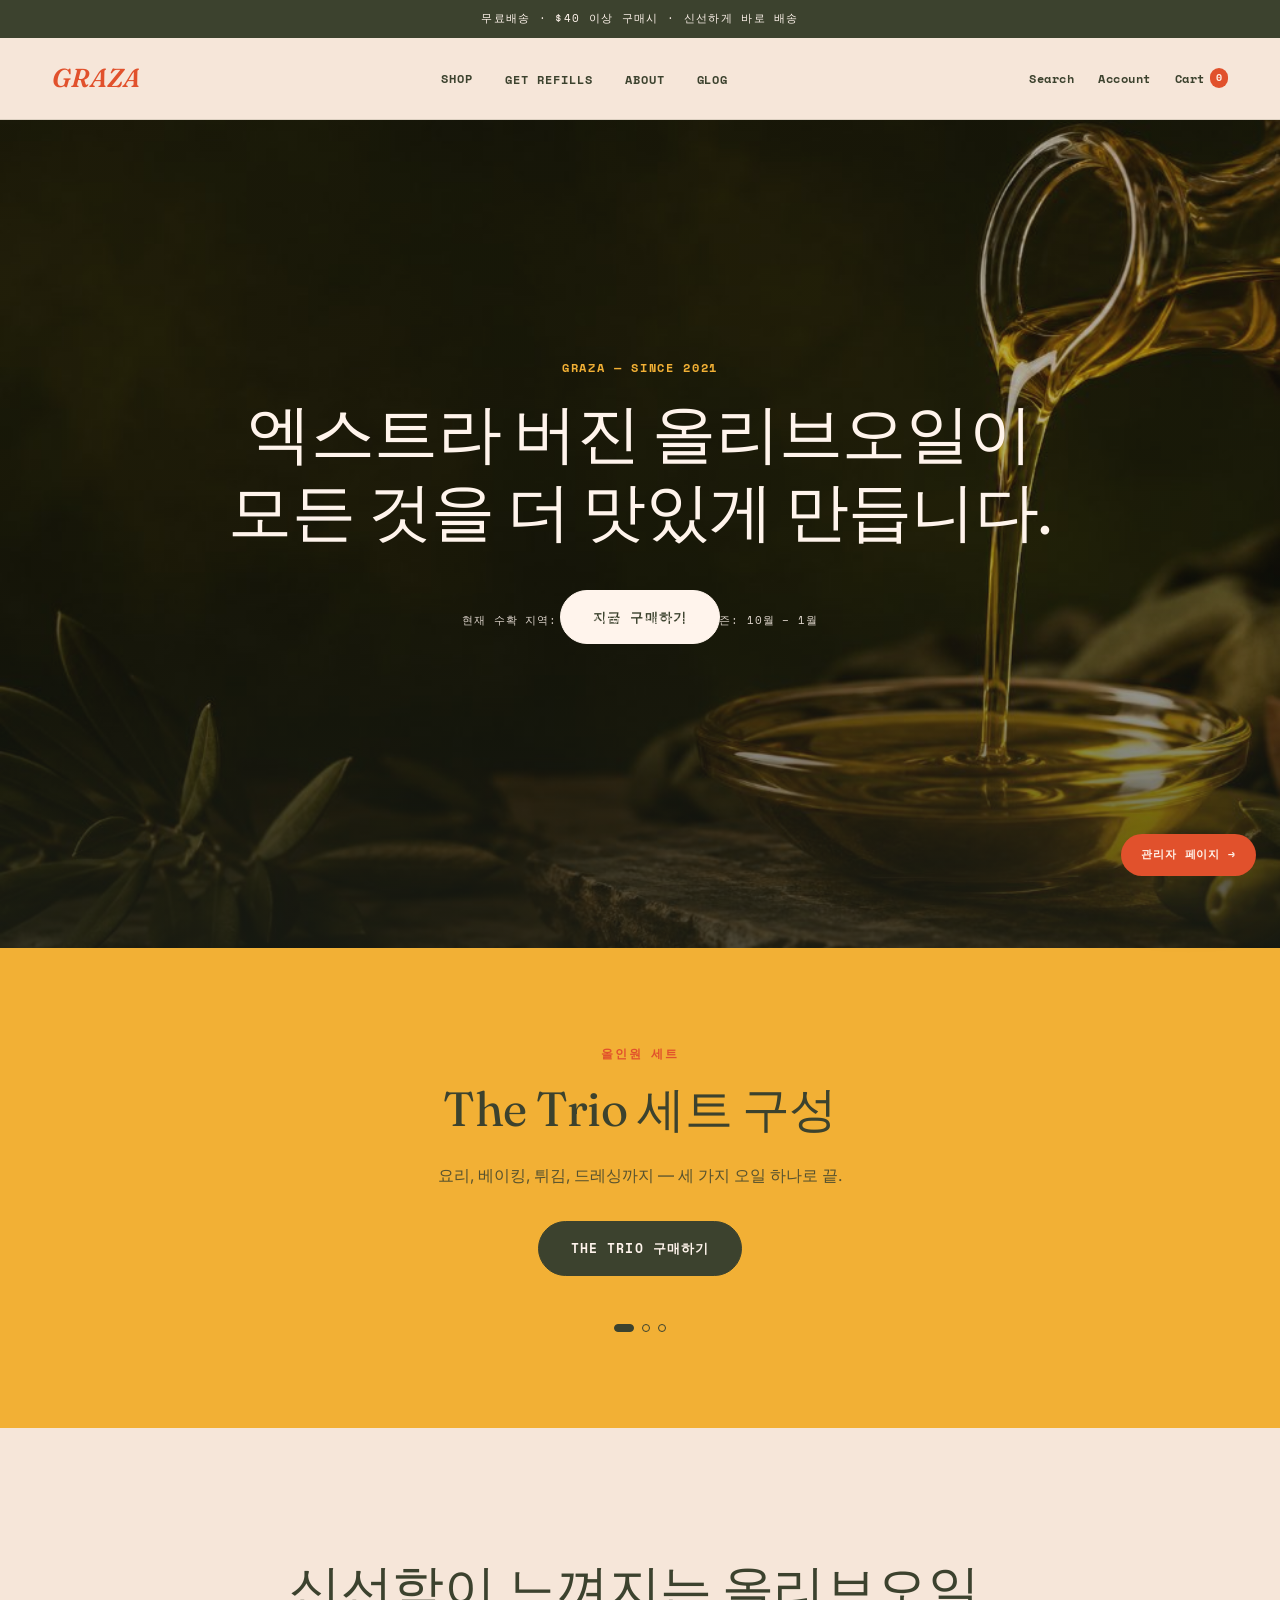
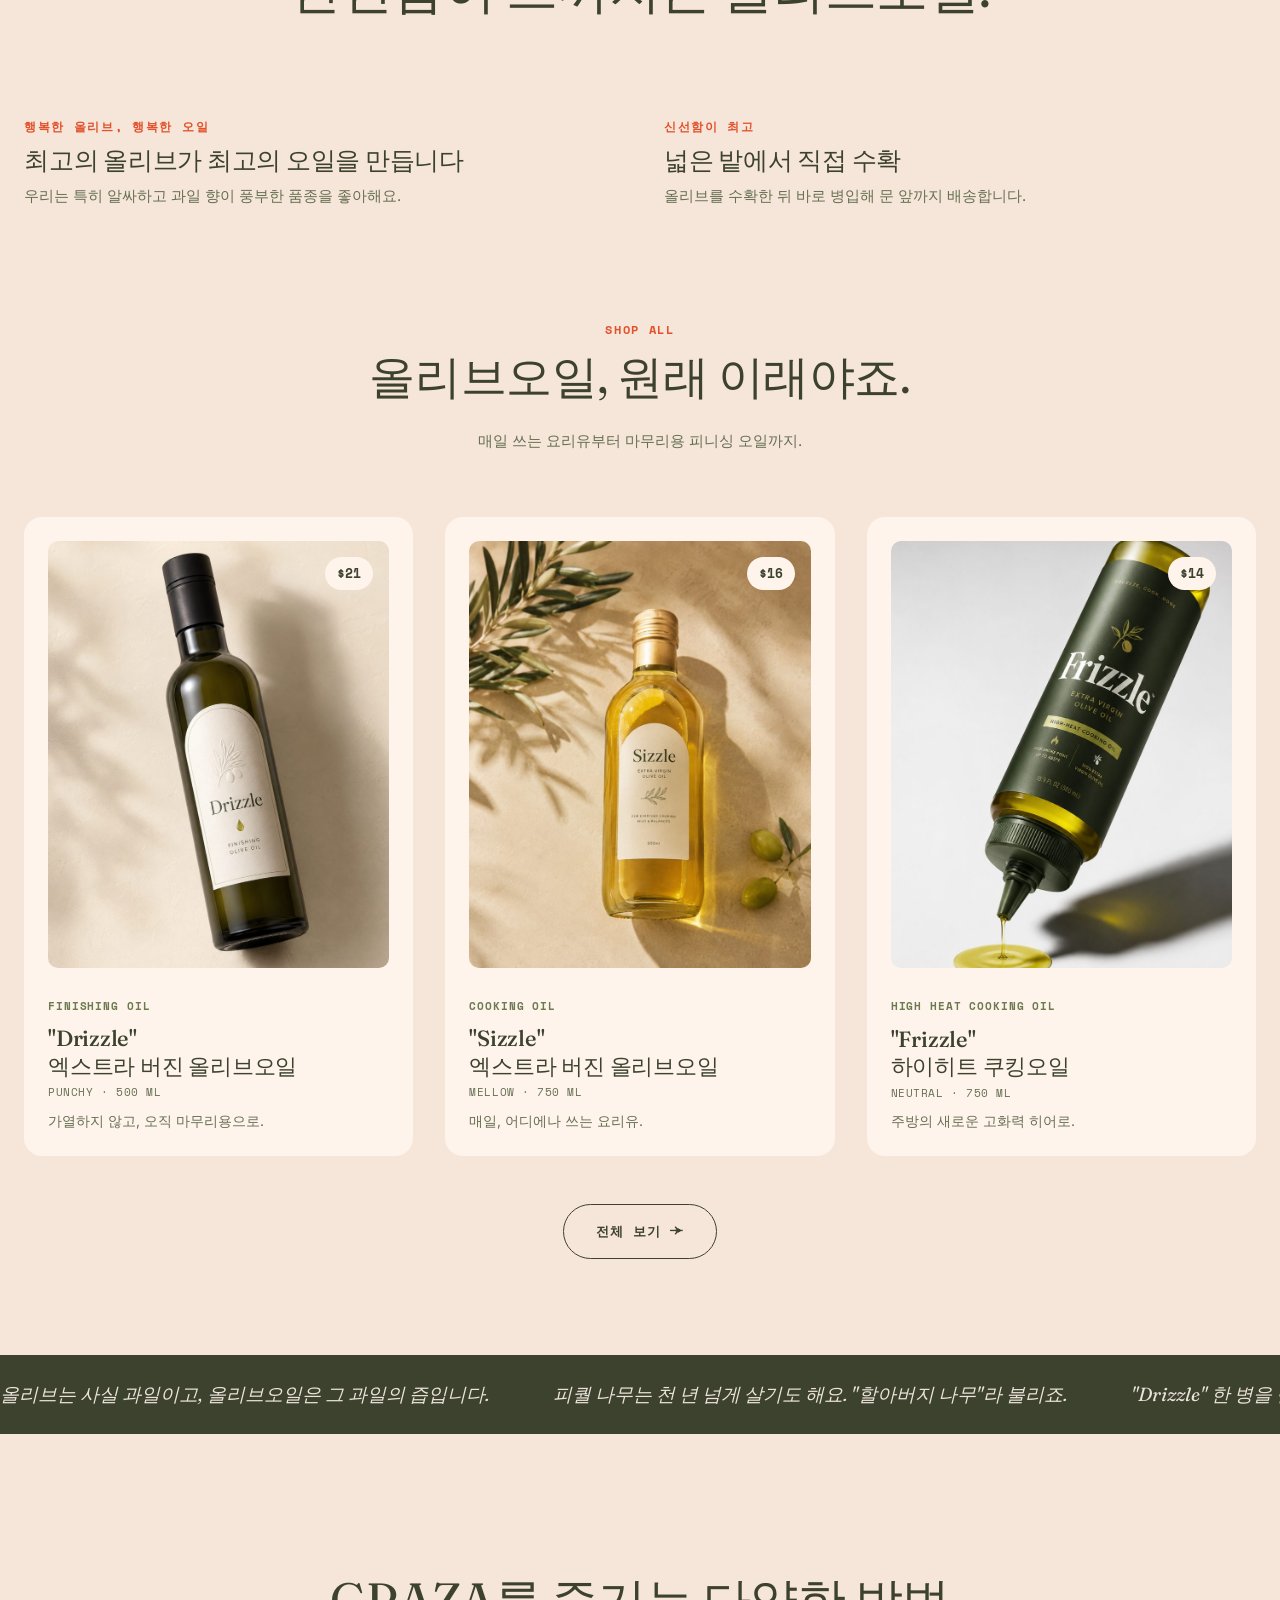
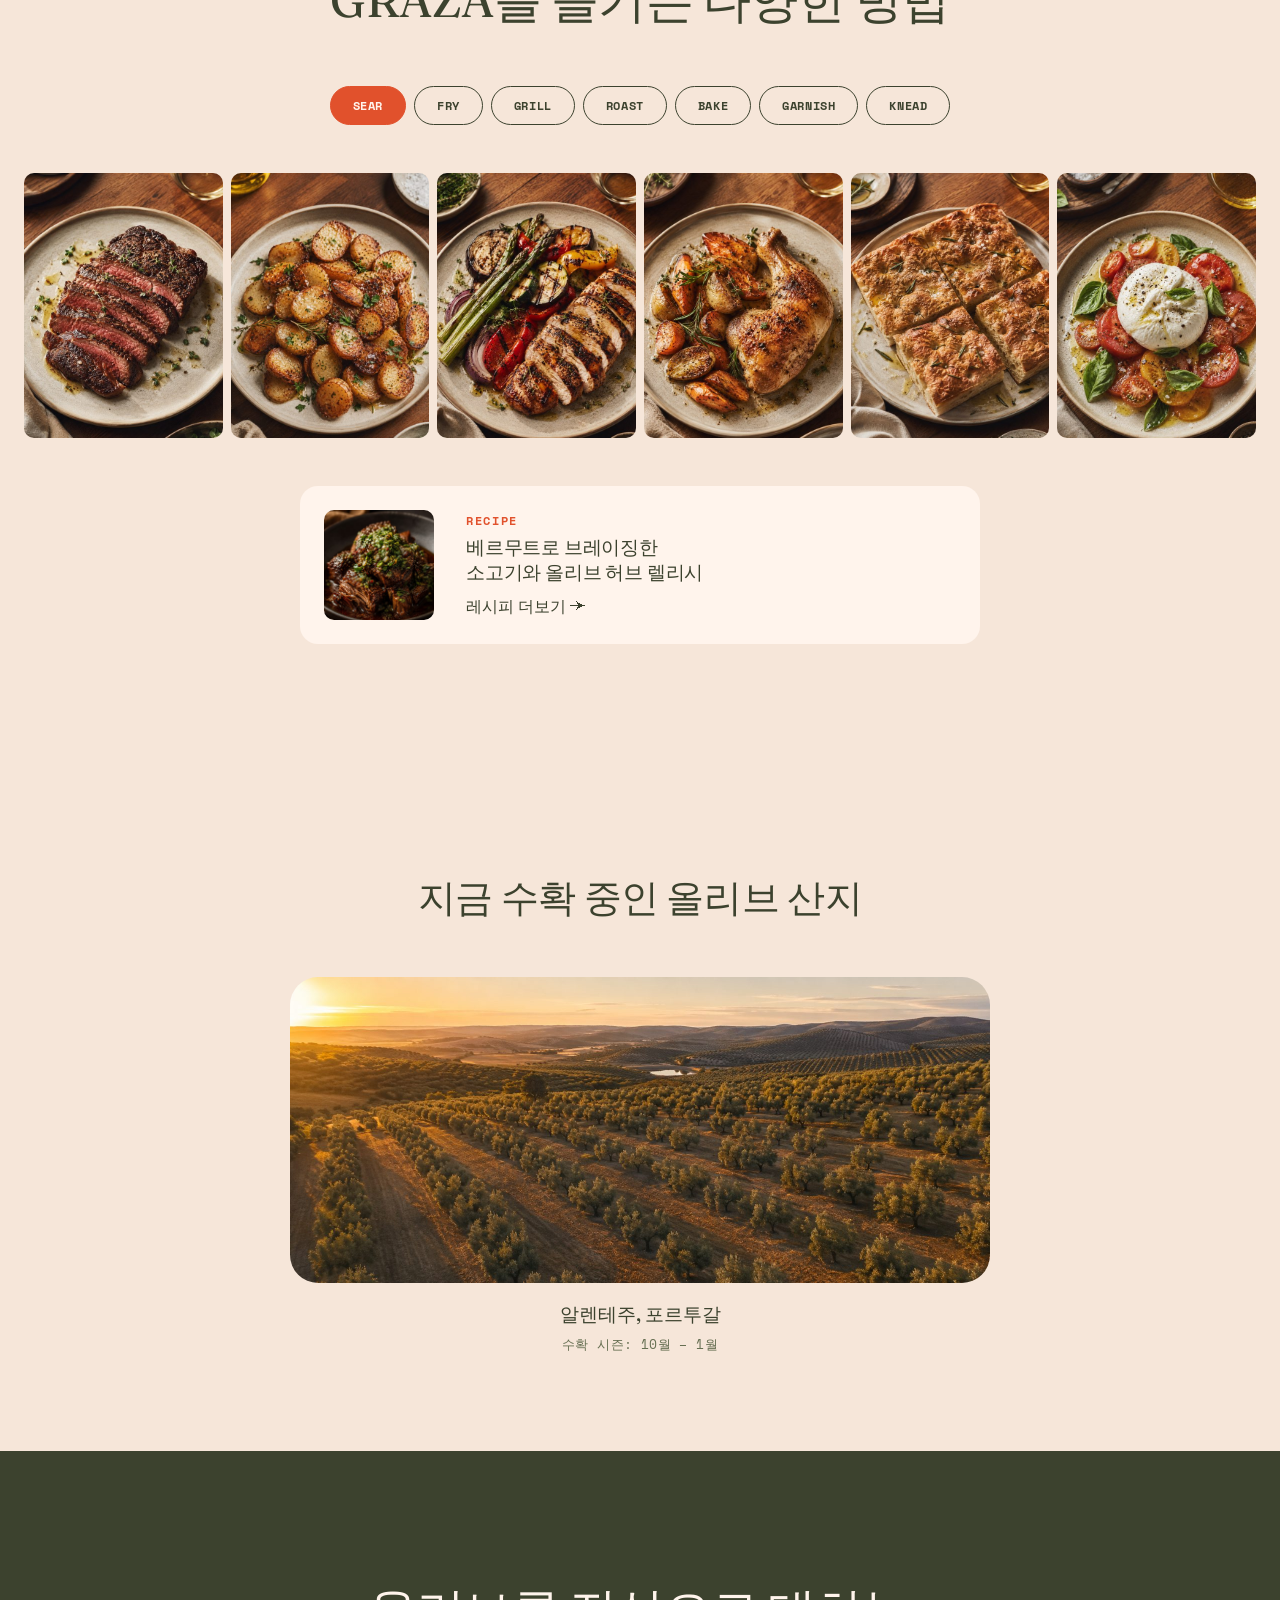
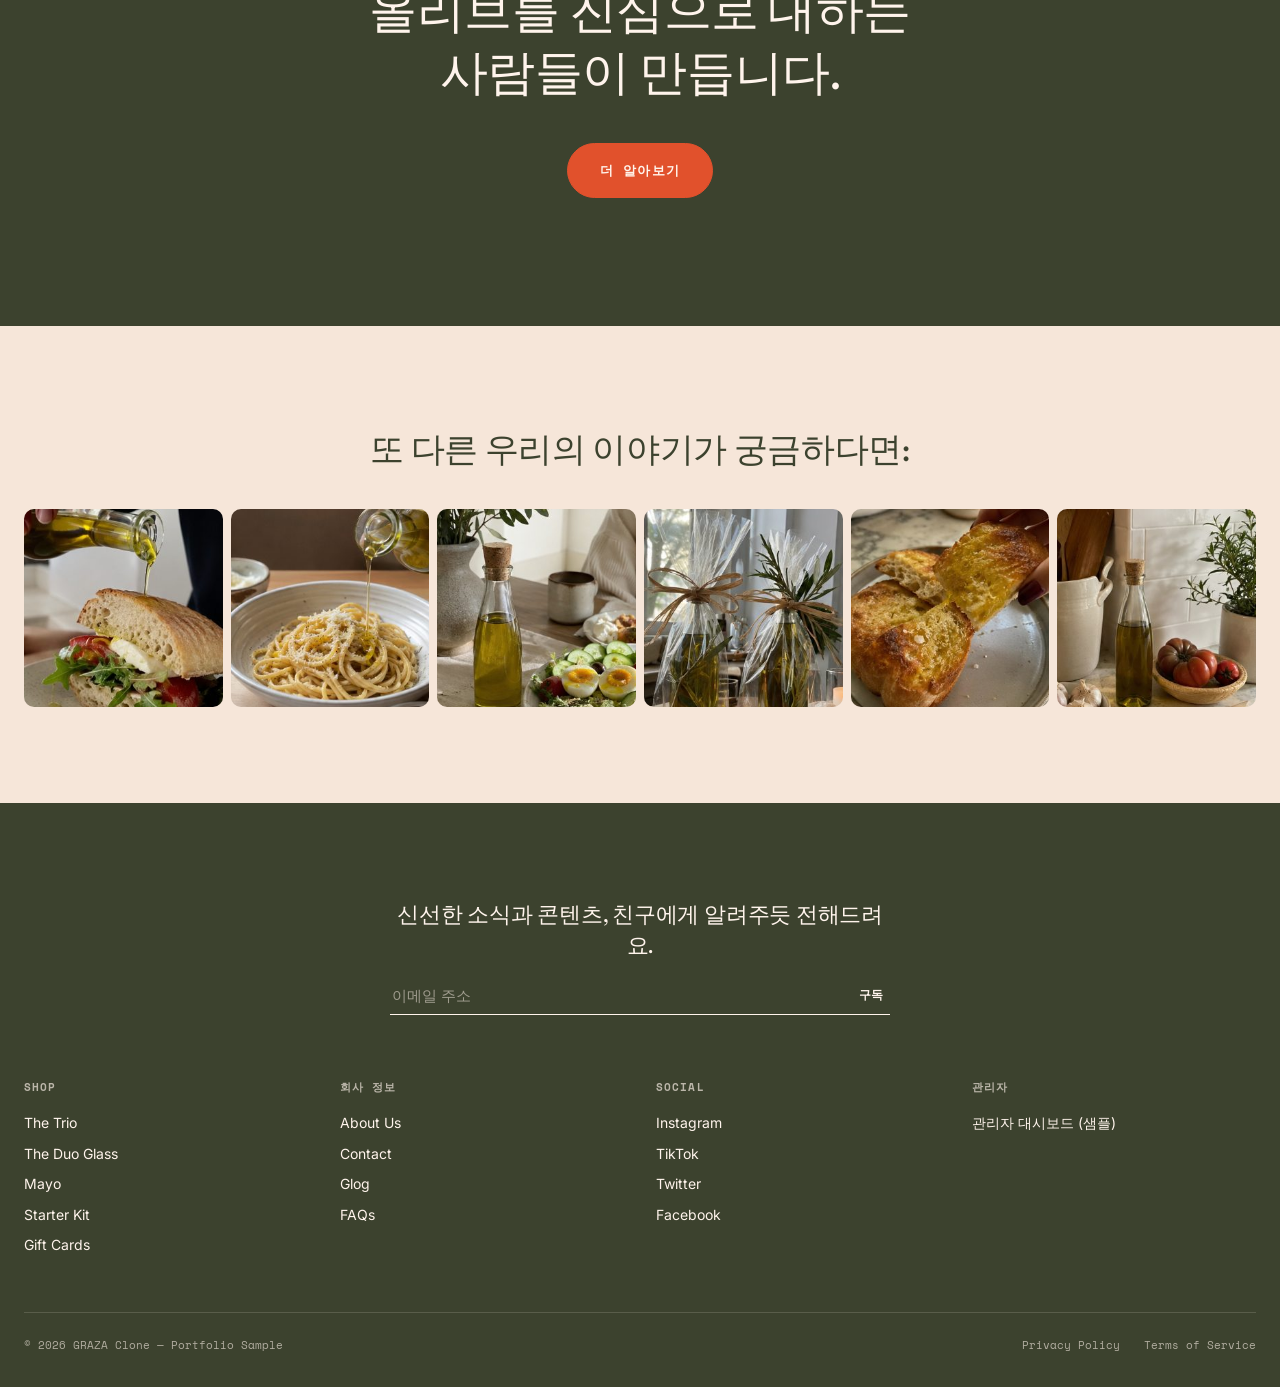
==== commit 56d54add: "Add real product/lifestyle photography, resized and compressed Replace picsum placeholders with the " ====
--- a/index.html
+++ b/index.html
@@ -46,7 +46,7 @@
   <!-- IMAGE SLOT [hero-bg]: 히어로 배경, 화면 전체를 채우는 풀블리드 이미지.
        목적: 브랜드 무드를 압도적으로 전달하는 첫인상 컷.
        추천 프롬프트: 올리브오일이 유리병에서 그릇으로 쏟아지는 순간을 클로즈업, 따뜻한 골드 톤 채광, 진한 올리브그린 배경, 미니멀 스틸라이프, 상업 광고 촬영 느낌, 세로 여백 넉넉하게(텍스트가 얹힐 상단~중앙은 비교적 어둡게) -->
-  <img class="hero-bg" src="https://picsum.photos/seed/oliveoil-hero/1600/1000" alt="올리브 오일이 그릇에 쏟아지는 모습">
+  <img class="hero-bg" src="images/hero-bg.jpg" alt="올리브 오일이 그릇에 쏟아지는 모습">
   <span class="eyebrow">GRAZA — SINCE 2021</span>
   <h1>엑스트라 버진 올리브오일이<br class="break">모든 것을 더 맛있게 만듭니다.</h1>
   <a href="#products" class="btn btn--light">지금 구매하기</a>
@@ -110,7 +110,7 @@
          추천 프롬프트: 짙은 그린 유리병에 담긴 올리브오일, 크림색 배경, 상단에서 살짝 내려다본 앵글, 부드러운 스튜디오 조명, 그림자 은은하게, 미니멀 e-commerce 제품 사진 -->
     <a href="#" class="product-card">
       <div class="thumb">
-        <img src="https://picsum.photos/seed/drizzle/600/750" alt="Drizzle 올리브오일 제품 사진">
+        <img src="images/product-drizzle.jpg" alt="Drizzle 올리브오일 제품 사진">
         <span class="price-badge">$21</span>
       </div>
       <span class="tag">Finishing Oil</span>
@@ -124,7 +124,7 @@
          추천 프롬프트: 옅은 골드 유리병 올리브오일, 따뜻한 베이지 배경, 옆에 올리브 가지 살짝 배치, 자연광 느낌, 상업 제품 사진 -->
     <a href="#" class="product-card">
       <div class="thumb">
-        <img src="https://picsum.photos/seed/sizzle/600/750" alt="Sizzle 올리브오일 제품 사진">
+        <img src="images/product-sizzle.jpg" alt="Sizzle 올리브오일 제품 사진">
         <span class="price-badge">$16</span>
       </div>
       <span class="tag">Cooking Oil</span>
@@ -138,7 +138,7 @@
          추천 프롬프트: 스퀴즈 보틀 형태 올리브오일, 회백색 배경, 강한 스튜디오 조명으로 하이라이트 강조, 다이나믹한 대각선 구도 -->
     <a href="#" class="product-card">
       <div class="thumb">
-        <img src="https://picsum.photos/seed/frizzle/600/750" alt="Frizzle 올리브오일 제품 사진">
+        <img src="images/product-frizzle.jpg" alt="Frizzle 올리브오일 제품 사진">
         <span class="price-badge">$14</span>
       </div>
       <span class="tag">High Heat Cooking Oil</span>
@@ -172,21 +172,17 @@
     <button>Garnish</button>
     <button>Knead</button>
   </div>
-  <!-- IMAGE SLOT [recipe-1 ~ recipe-6]: 세로형(3:4) 요리 썸네일 6장. 각각 아래 조리법 탭(Sear/Fry/Grill/Roast/Bake/Garnish)을 대표하는 완성 요리 사진.
-       추천 프롬프트: 접시에 플레이팅된 요리를 정면 45도 위에서 촬영, 올리브오일 광택이 도는 표면, 따뜻한 내추럴 라이트, 잡지 화보 스타일, 배경은 원목 테이블 -->
   <div class="recipe-grid">
-    <div class="recipe-thumb"><img src="https://picsum.photos/seed/recipe1/400/500" alt="시어링 요리 완성 사진"></div>
-    <div class="recipe-thumb"><img src="https://picsum.photos/seed/recipe2/400/500" alt="튀김 요리 완성 사진"></div>
-    <div class="recipe-thumb"><img src="https://picsum.photos/seed/recipe3/400/500" alt="그릴 요리 완성 사진"></div>
-    <div class="recipe-thumb"><img src="https://picsum.photos/seed/recipe4/400/500" alt="로스트 요리 완성 사진"></div>
-    <div class="recipe-thumb"><img src="https://picsum.photos/seed/recipe5/400/500" alt="베이킹 완성 사진"></div>
-    <div class="recipe-thumb"><img src="https://picsum.photos/seed/recipe6/400/500" alt="가니시 마무리 사진"></div>
-  </div>
-
-  <!-- IMAGE SLOT [recipe-feature]: 정사각형(1:1) 대표 레시피 썸네일, 텍스트 카드 왼쪽에 배치.
-       추천 프롬프트: 브레이징한 소고기 요리 클로즈업, 허브 렐리시가 얹혀진 모습, 진한 소스 광택, 다크 그릇, 아늑한 조명 -->
+    <div class="recipe-thumb"><img src="images/recipe-sear.jpg" alt="시어링 스테이크 완성 사진"></div>
+    <div class="recipe-thumb"><img src="images/recipe-fry.jpg" alt="팬프라이드 감자 완성 사진"></div>
+    <div class="recipe-thumb"><img src="images/recipe-grill.jpg" alt="그릴 고기와 채소 완성 사진"></div>
+    <div class="recipe-thumb"><img src="images/recipe-roast.jpg" alt="로스트 치킨과 채소 완성 사진"></div>
+    <div class="recipe-thumb"><img src="images/recipe-bake.jpg" alt="포카치아 베이킹 완성 사진"></div>
+    <div class="recipe-thumb"><img src="images/recipe-garnish.jpg" alt="부라타 토마토 가니시 완성 사진"></div>
+  </div>
+
   <div class="recipe-feature">
-    <img src="https://picsum.photos/seed/recipefeature/240/240" alt="베르무트 브레이징 소고기 대표 레시피 사진">
+    <img src="images/recipe-feature.jpg" alt="베르무트 브레이징 소고기 대표 레시피 사진">
     <div>
       <span class="eyebrow">Recipe</span>
       <h3>베르무트로 브레이징한<br class="break"> 소고기와 올리브 허브 렐리시</h3>
@@ -197,10 +193,8 @@
 
 <section class="origin">
   <h2>지금 수확 중인 올리브 산지</h2>
-  <!-- IMAGE SLOT [origin-map]: 와이드(16:7) 배너, 산지 풍경 또는 스타일라이즈된 지도.
-       추천 프롬프트: 포르투갈 알렌테주 올리브 농장 항공뷰, 줄지어 심긴 올리브 나무, 골든아워 조명, 다큐멘터리 톤, 살짝 따뜻한 색보정 -->
   <div class="origin-map">
-    <img src="https://picsum.photos/seed/origin-map/1200/525" alt="알렌테주 올리브 농장 전경">
+    <img src="images/origin-map.jpg" alt="알렌테주 올리브 농장 전경">
   </div>
   <div class="origin-caption">
     <strong>알렌테주, 포르투갈</strong>
@@ -215,15 +209,13 @@
 
 <section class="insta">
   <h2>또 다른 우리의 이야기가 궁금하다면:</h2>
-  <!-- IMAGE SLOT [insta-1 ~ insta-6]: 정사각형(1:1) 인스타그램 피드 썸네일 6장.
-       추천 프롬프트: 일상 속에서 제품을 사용하는 UGC 스타일 스냅샷 (샌드위치에 뿌리기, 파스타에 곁들이기, 선물 포장 등), 자연광, 아이폰 카메라 톤 -->
   <div class="insta-grid">
-    <div class="tile"><img src="https://picsum.photos/seed/insta1/300/300" alt="인스타그램 게시물 1"></div>
-    <div class="tile"><img src="https://picsum.photos/seed/insta2/300/300" alt="인스타그램 게시물 2"></div>
-    <div class="tile"><img src="https://picsum.photos/seed/insta3/300/300" alt="인스타그램 게시물 3"></div>
-    <div class="tile"><img src="https://picsum.photos/seed/insta4/300/300" alt="인스타그램 게시물 4"></div>
-    <div class="tile"><img src="https://picsum.photos/seed/insta5/300/300" alt="인스타그램 게시물 5"></div>
-    <div class="tile"><img src="https://picsum.photos/seed/insta6/300/300" alt="인스타그램 게시물 6"></div>
+    <div class="tile"><img src="images/insta-1.jpg" alt="인스타그램 게시물 1"></div>
+    <div class="tile"><img src="images/insta-2.jpg" alt="인스타그램 게시물 2"></div>
+    <div class="tile"><img src="images/insta-3.jpg" alt="인스타그램 게시물 3"></div>
+    <div class="tile"><img src="images/insta-4.jpg" alt="인스타그램 게시물 4"></div>
+    <div class="tile"><img src="images/insta-5.jpg" alt="인스타그램 게시물 5"></div>
+    <div class="tile"><img src="images/insta-6.jpg" alt="인스타그램 게시물 6"></div>
   </div>
 </section>
 
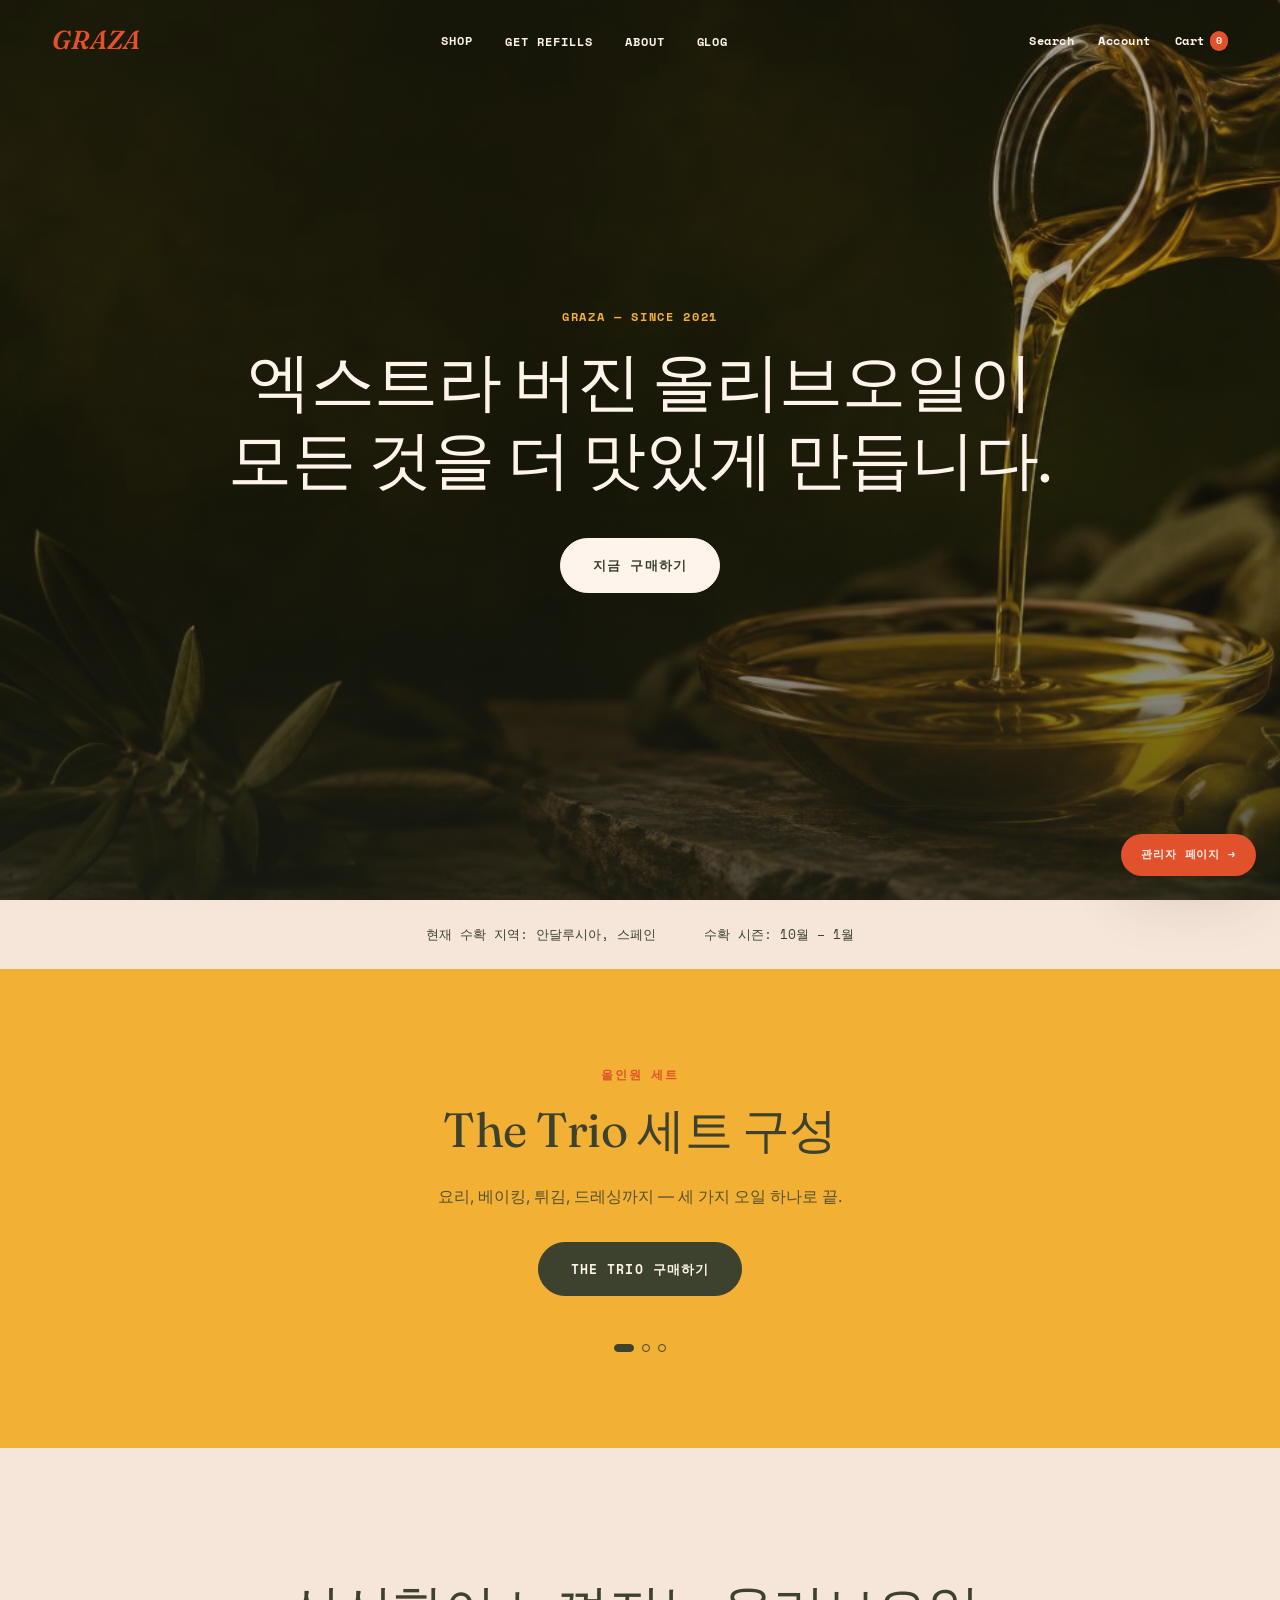
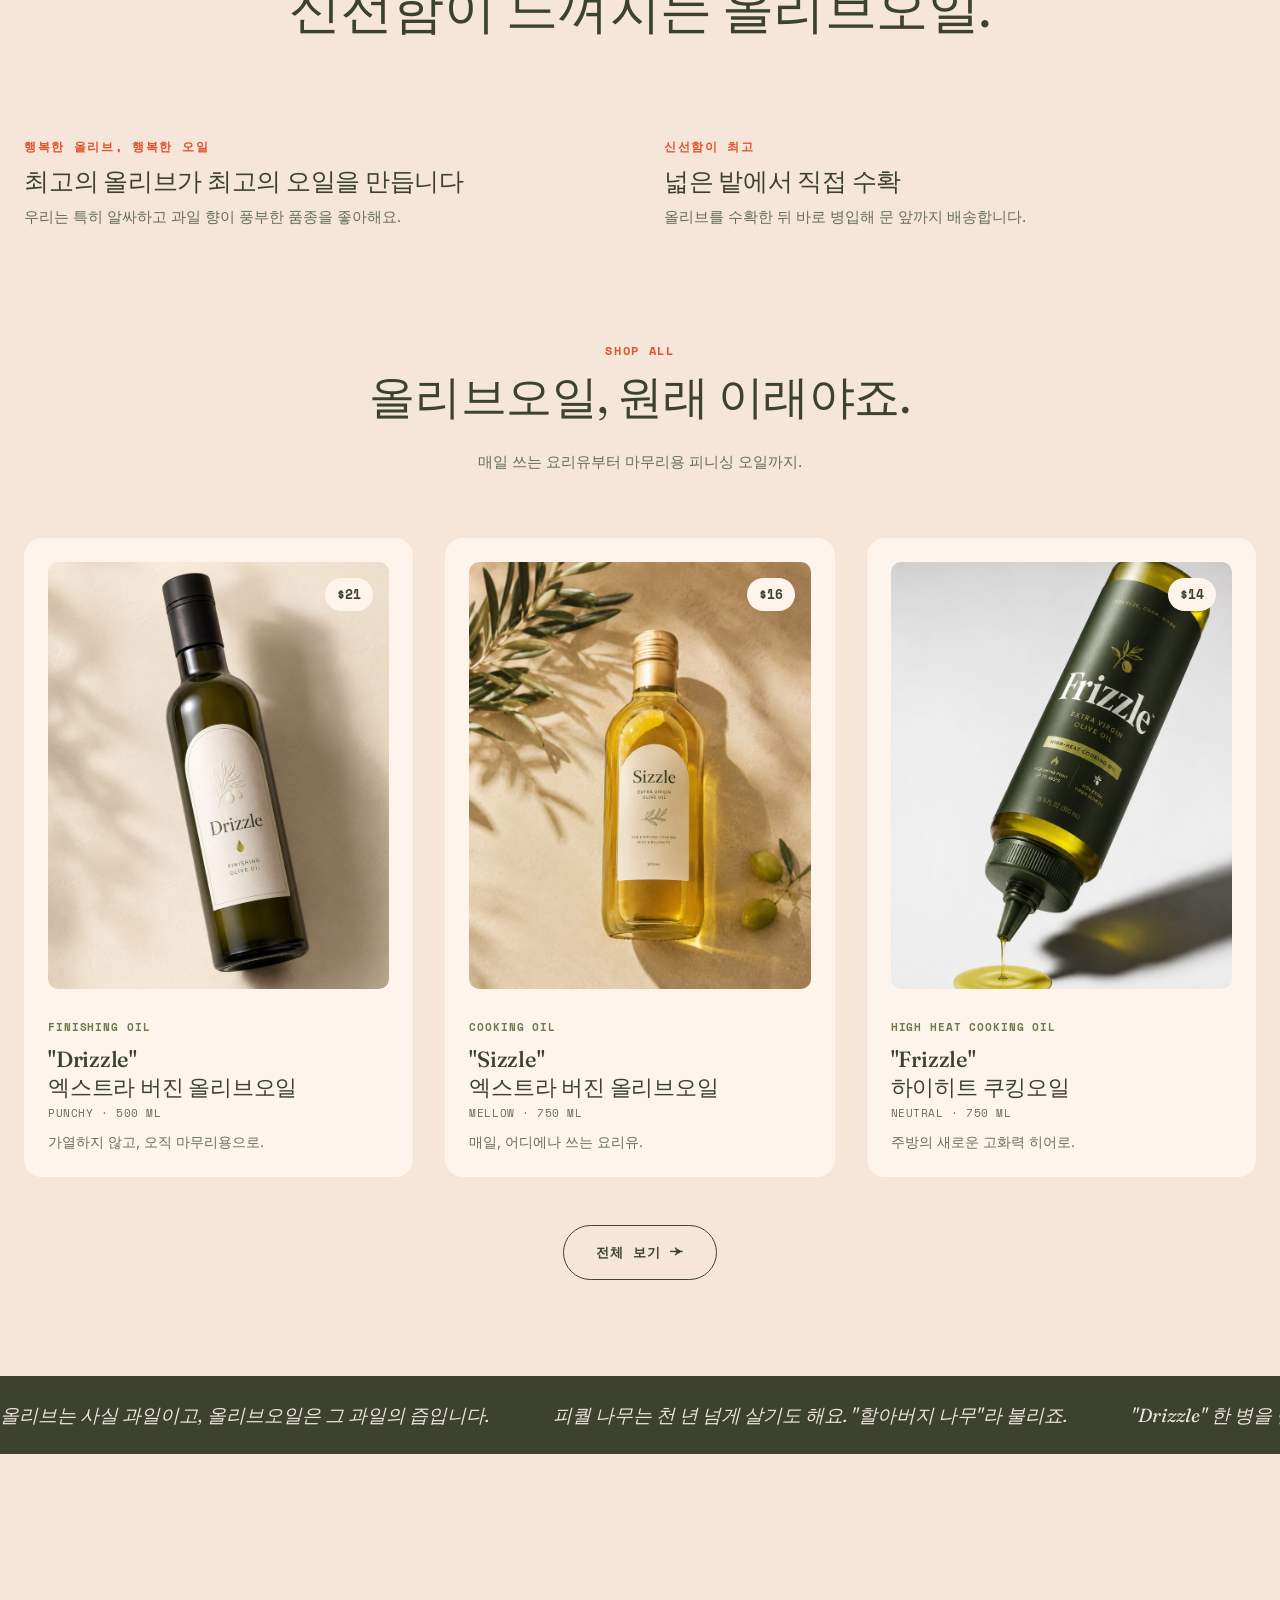
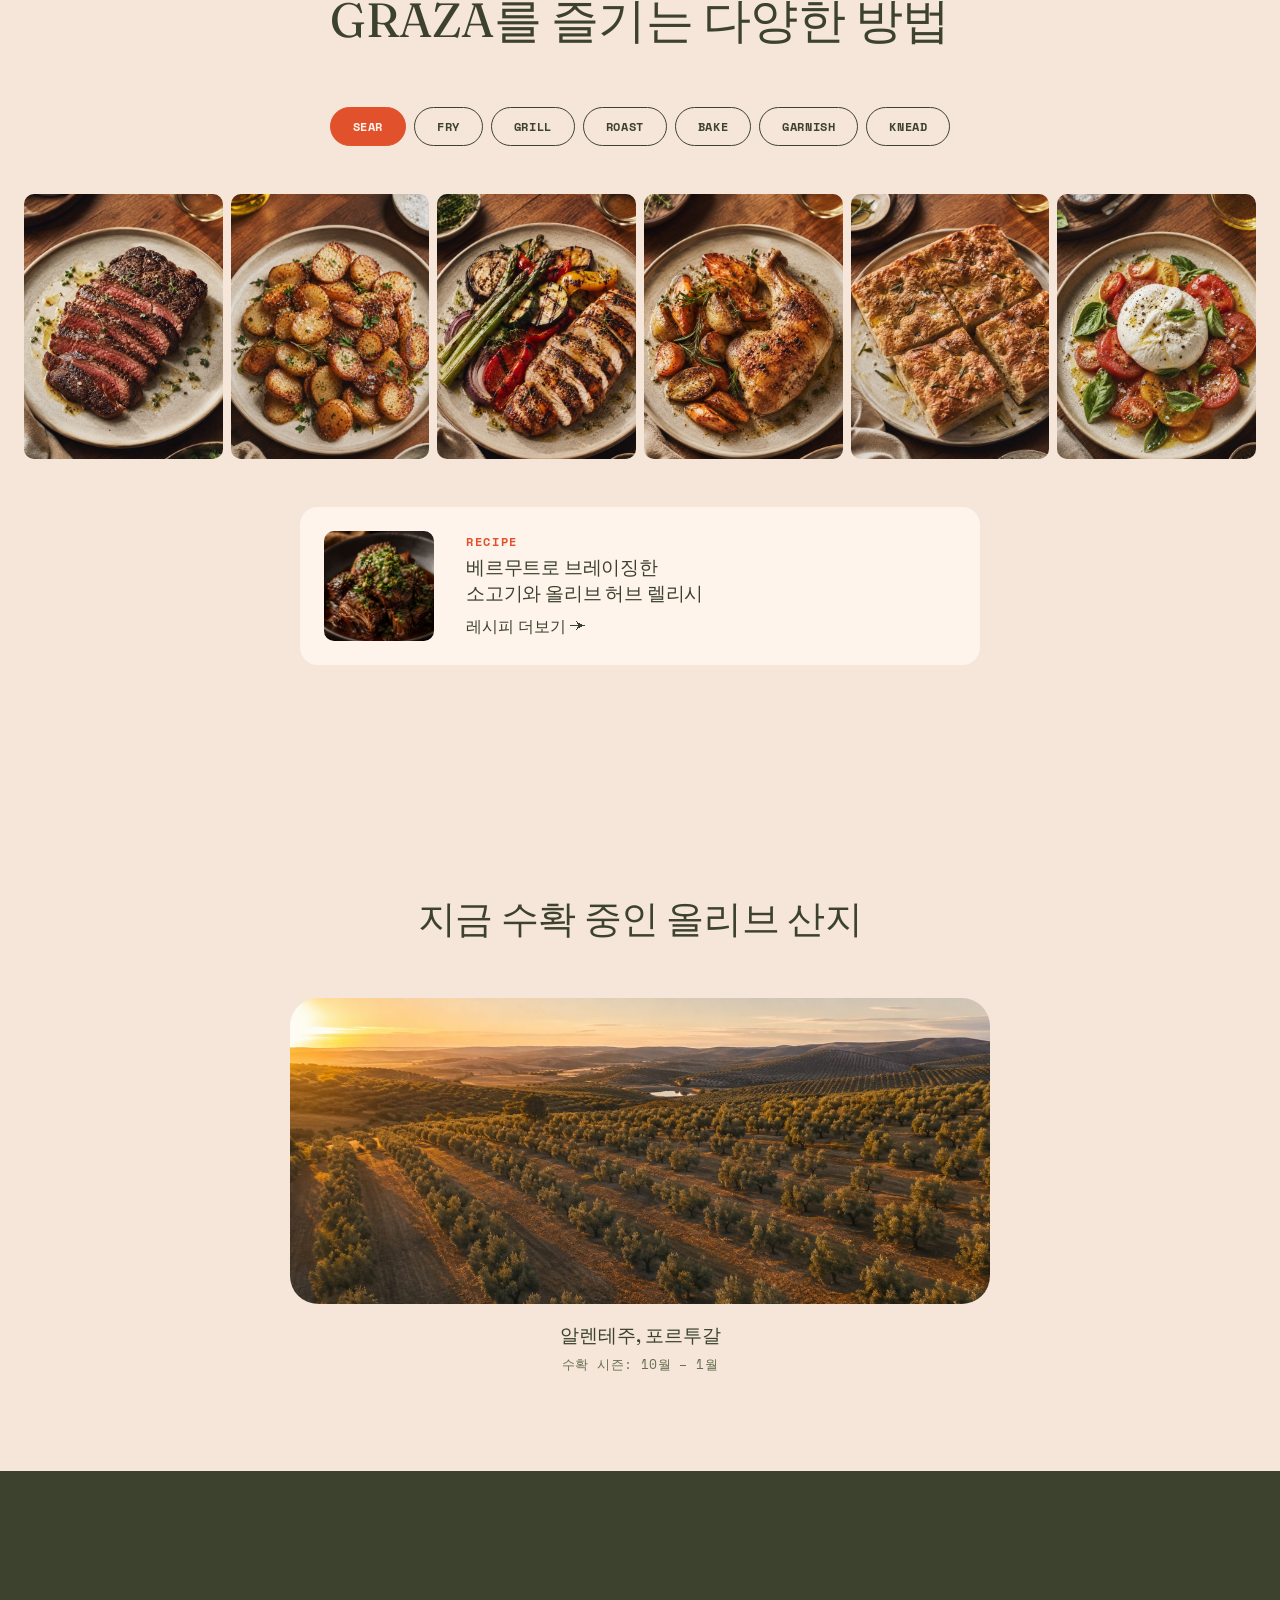
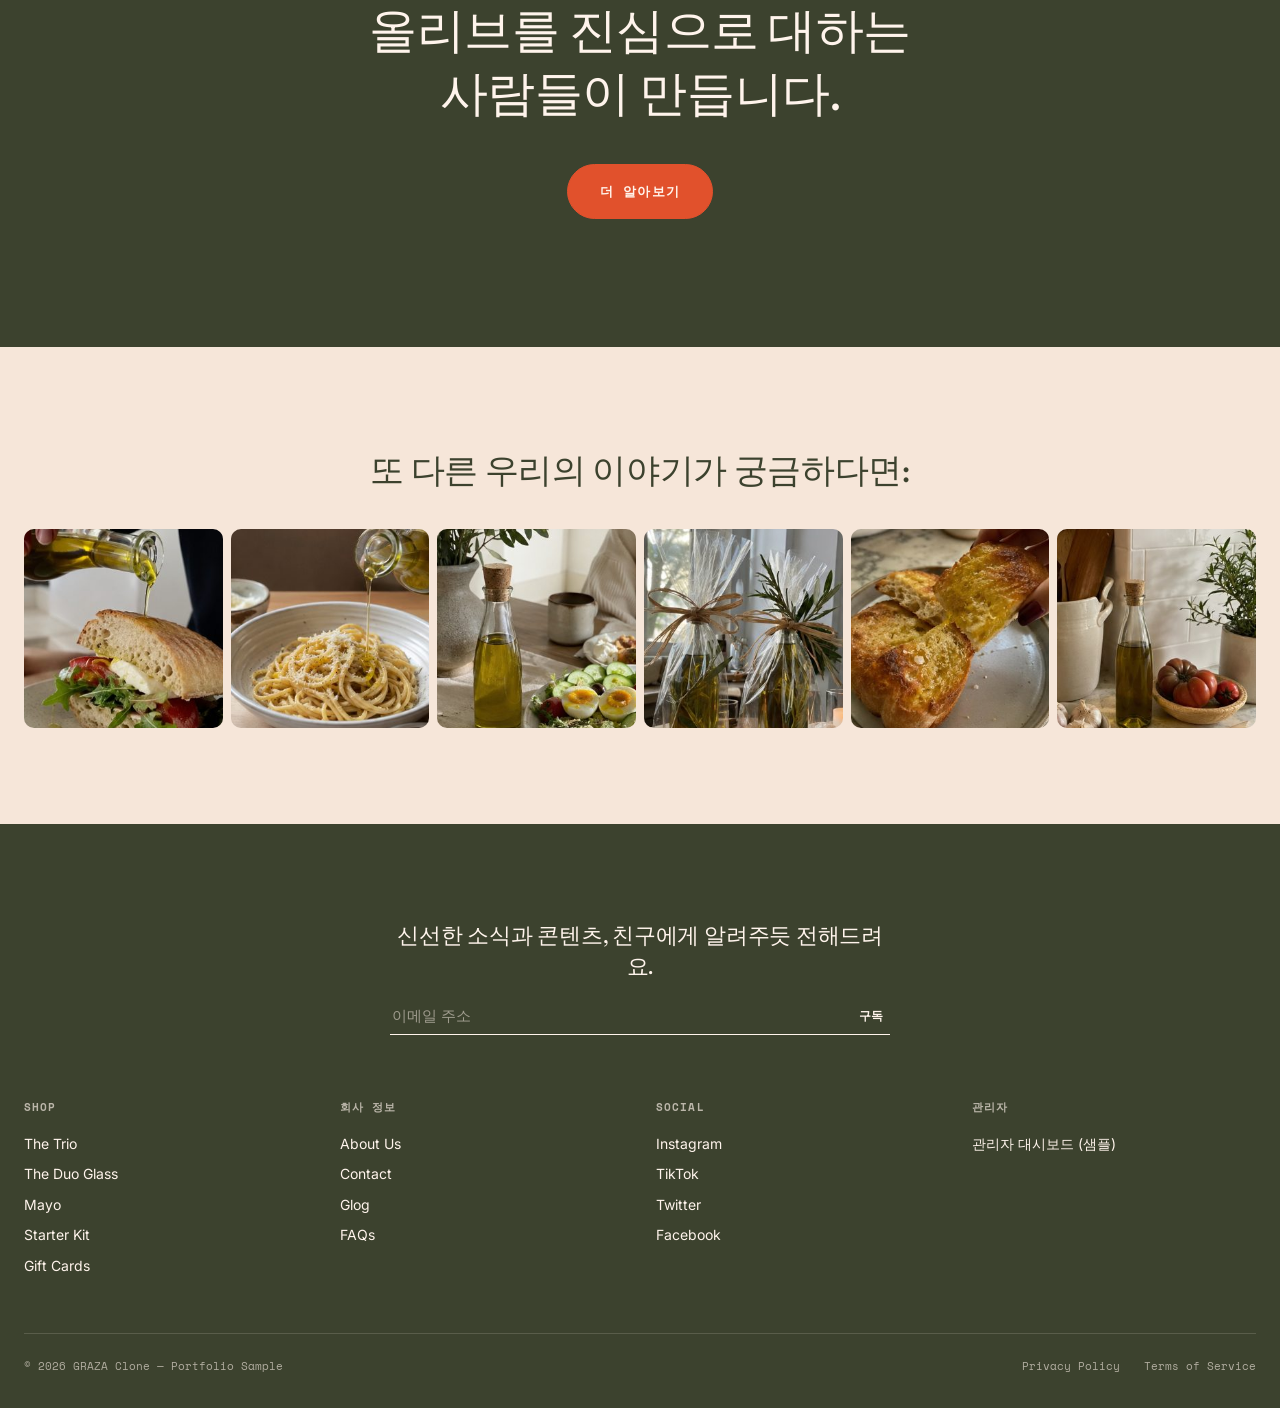
==== commit ee5a6d14: "Match graza.co's real hero structure and fix badge overlap Remove the invented announcement bar (not" ====
--- a/index.html
+++ b/index.html
@@ -10,8 +10,6 @@
 <link rel="stylesheet" href="css/style.css">
 </head>
 <body>
-
-<div class="announce">무료배송 · $40 이상 구매시 · 신선하게 바로 배송</div>
 
 <header class="site-header">
   <nav class="nav">
@@ -43,18 +41,21 @@
 </header>
 
 <section class="hero">
-  <!-- IMAGE SLOT [hero-bg]: 히어로 배경, 화면 전체를 채우는 풀블리드 이미지.
-       목적: 브랜드 무드를 압도적으로 전달하는 첫인상 컷.
-       추천 프롬프트: 올리브오일이 유리병에서 그릇으로 쏟아지는 순간을 클로즈업, 따뜻한 골드 톤 채광, 진한 올리브그린 배경, 미니멀 스틸라이프, 상업 광고 촬영 느낌, 세로 여백 넉넉하게(텍스트가 얹힐 상단~중앙은 비교적 어둡게) -->
-  <img class="hero-bg" src="images/hero-bg.jpg" alt="올리브 오일이 그릇에 쏟아지는 모습">
+  <!-- VIDEO SLOT [hero-bg]: 히어로 배경 동영상 (권장 6~15초 루프, 무음, 16:9 이상 가로형).
+       videos/hero-bg.mp4 를 넣으면 자동재생됩니다. 파일이 없으면 poster 이미지(images/hero-bg.jpg)가 대신 표시됩니다.
+       추천 컷: 올리브오일을 유리병에서 그릇/팬으로 붓는 슬로우모션, 따뜻한 채광, 진한 배경. -->
+  <video class="hero-bg" autoplay muted loop playsinline poster="images/hero-bg.jpg">
+    <source src="videos/hero-bg.mp4" type="video/mp4">
+  </video>
   <span class="eyebrow">GRAZA — SINCE 2021</span>
   <h1>엑스트라 버진 올리브오일이<br class="break">모든 것을 더 맛있게 만듭니다.</h1>
   <a href="#products" class="btn btn--light">지금 구매하기</a>
-  <div class="hero-badges">
-    <span>현재 수확 지역: 안달루시아, 스페인</span>
-    <span>수확 시즌: 10월 – 1월</span>
-  </div>
-</section>
+</section>
+
+<div class="harvest-bar">
+  <span>현재 수확 지역: 안달루시아, 스페인</span>
+  <span>수확 시즌: 10월 – 1월</span>
+</div>
 
 <section class="promo">
   <div class="promo-slide active">
--- a/css/style.css
+++ b/css/style.css
@@ -146,25 +146,22 @@
 }
 .btn--red:hover { background: var(--cream-2); color: var(--olive); border-color: var(--cream-2); }
 
-/* ---------- Announcement bar ---------- */
-.announce {
-  background: var(--olive);
-  color: var(--cream-2);
-  text-align: center;
-  font-family: var(--font-mono);
-  font-size: 11px;
-  letter-spacing: 0.12em;
-  padding: 10px 12px;
-  text-transform: uppercase;
-}
-
-/* ---------- Header ---------- */
+/* ---------- Header ----------
+   Transparent over the hero video/image, flips to a solid cream bar
+   once the page scrolls past the hero (mirrors graza.co's real behavior). */
 .site-header {
-  position: sticky;
+  position: fixed;
   top: 0;
+  left: 0;
+  right: 0;
   z-index: 100;
+  background: transparent;
+  border-bottom: 1px solid transparent;
+  transition: background 0.3s ease, border-color 0.3s ease;
+}
+.site-header.is-scrolled {
   background: var(--cream);
-  border-bottom: 1px solid var(--border);
+  border-bottom-color: var(--border);
 }
 .nav {
   display: flex;
@@ -196,10 +193,13 @@
   text-transform: uppercase;
   background: none;
   border: none;
-  color: var(--olive);
+  color: var(--nav-fg, var(--cream-2));
   cursor: pointer;
   padding: var(--sp-2) 0;
-}
+  transition: color 0.3s ease;
+}
+.site-header.is-scrolled .nav-links a,
+.site-header.is-scrolled .nav-links button.nav-btn { color: var(--olive); }
 .nav-links a:hover, .nav-links button.nav-btn:hover { color: var(--red); }
 
 .dropdown {
@@ -235,7 +235,10 @@
   font-size: 12px;
   font-weight: 700;
   letter-spacing: 0.04em;
-}
+  color: var(--nav-fg, var(--cream-2));
+  transition: color 0.3s ease;
+}
+.site-header.is-scrolled .nav-icons { color: var(--olive); }
 .nav-icons a { display: flex; align-items: center; gap: 5px; }
 .cart-count {
   background: var(--red);
@@ -244,12 +247,13 @@
   font-size: 10px;
   padding: 2px 6px;
 }
-.menu-toggle { display: none; background: none; border: none; font-size: 22px; cursor: pointer; color: var(--olive); }
+.menu-toggle { display: none; background: none; border: none; font-size: 22px; cursor: pointer; color: var(--nav-fg, var(--cream-2)); transition: color 0.3s ease; }
+.site-header.is-scrolled .menu-toggle { color: var(--olive); }
 
 /* ---------- Hero ---------- */
 .hero {
   position: relative;
-  min-height: 92vh;
+  min-height: 100vh;
   display: flex;
   flex-direction: column;
   justify-content: center;
@@ -257,10 +261,10 @@
   text-align: center;
   color: var(--cream-2);
   background: var(--olive);
-  padding: var(--sp-6) var(--sp-4) var(--sp-8);
+  padding: var(--sp-6) var(--sp-4);
   overflow: hidden;
 }
-.hero img.hero-bg {
+.hero .hero-bg {
   position: absolute;
   inset: 0;
   width: 100%;
@@ -286,21 +290,21 @@
   margin-bottom: var(--sp-5);
 }
 .hero .btn { margin-top: var(--sp-2); }
-.hero-badges {
-  position: absolute;
-  z-index: 2;
-  bottom: var(--sp-5);
-  left: 0;
-  right: 0;
-  display: flex;
-  justify-content: space-between;
-  padding: 0 var(--sp-5);
-  font-family: var(--font-mono);
-  font-size: 11px;
-  text-transform: uppercase;
-  letter-spacing: 0.08em;
-  color: var(--cream-2);
-  opacity: 0.85;
+
+/* Harvest info: sits BELOW the hero in normal flow, not overlaid on it
+   (matches graza.co — avoids ever colliding with the CTA button). */
+.harvest-bar {
+  display: flex;
+  justify-content: center;
+  align-items: center;
+  gap: var(--sp-6);
+  flex-wrap: wrap;
+  padding: var(--sp-4) var(--sp-5);
+  text-align: center;
+  font-family: var(--font-mono);
+  font-size: 13px;
+  color: var(--olive);
+  background: var(--cream);
 }
 
 /* ---------- Promo carousel ---------- */
@@ -662,5 +666,19 @@
   .insta-grid { grid-template-columns: repeat(3, 1fr); }
   .footer-grid { grid-template-columns: 1fr; }
   .recipe-feature { flex-direction: column; text-align: center; }
-  .hero-badges { flex-direction: column; gap: var(--sp-1); text-align: center; }
-}
+  .harvest-bar { flex-direction: column; gap: var(--sp-1); }
+  .nav-links.open {
+    display: flex;
+    flex-direction: column;
+    align-items: flex-start;
+    gap: var(--sp-3);
+    position: absolute;
+    top: 100%;
+    left: 0;
+    right: 0;
+    background: var(--cream);
+    padding: var(--sp-4) var(--sp-5);
+    border-bottom: 1px solid var(--border);
+  }
+  .nav-links.open a, .nav-links.open button.nav-btn { color: var(--olive); }
+}
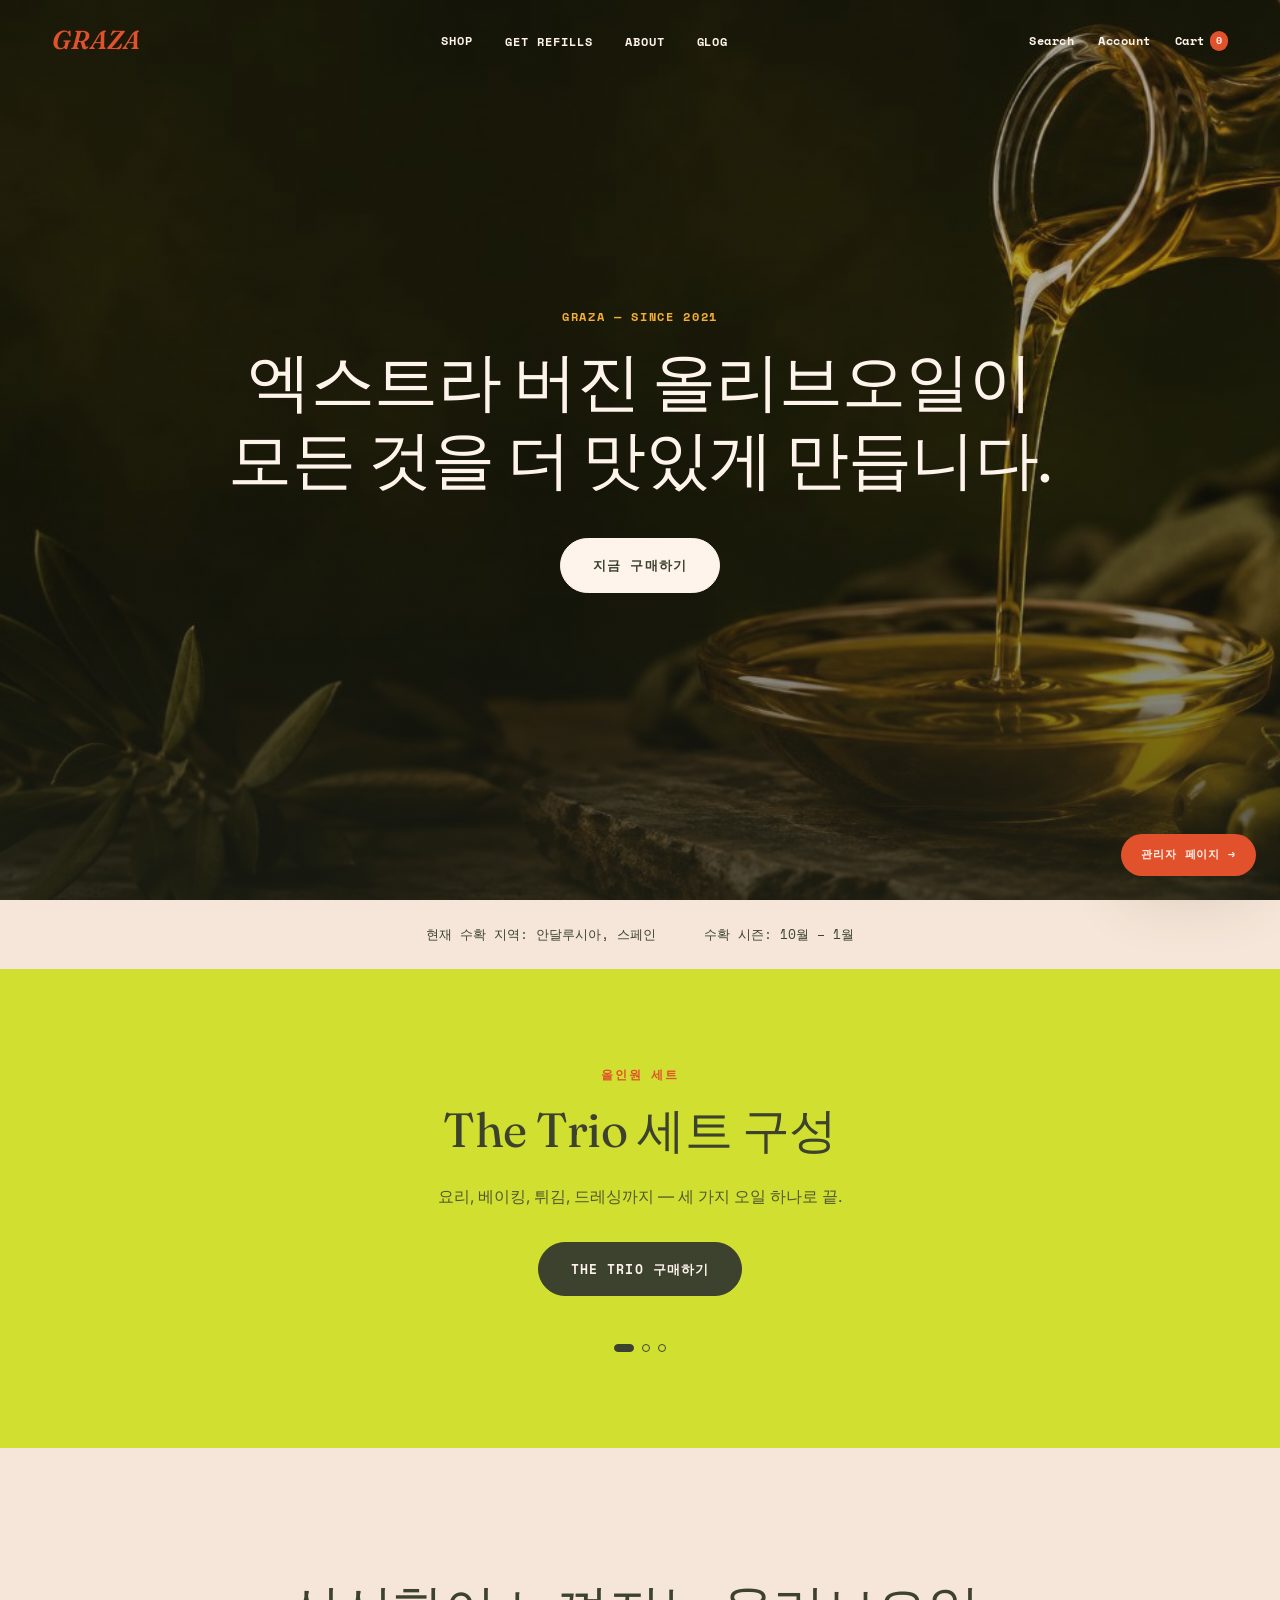
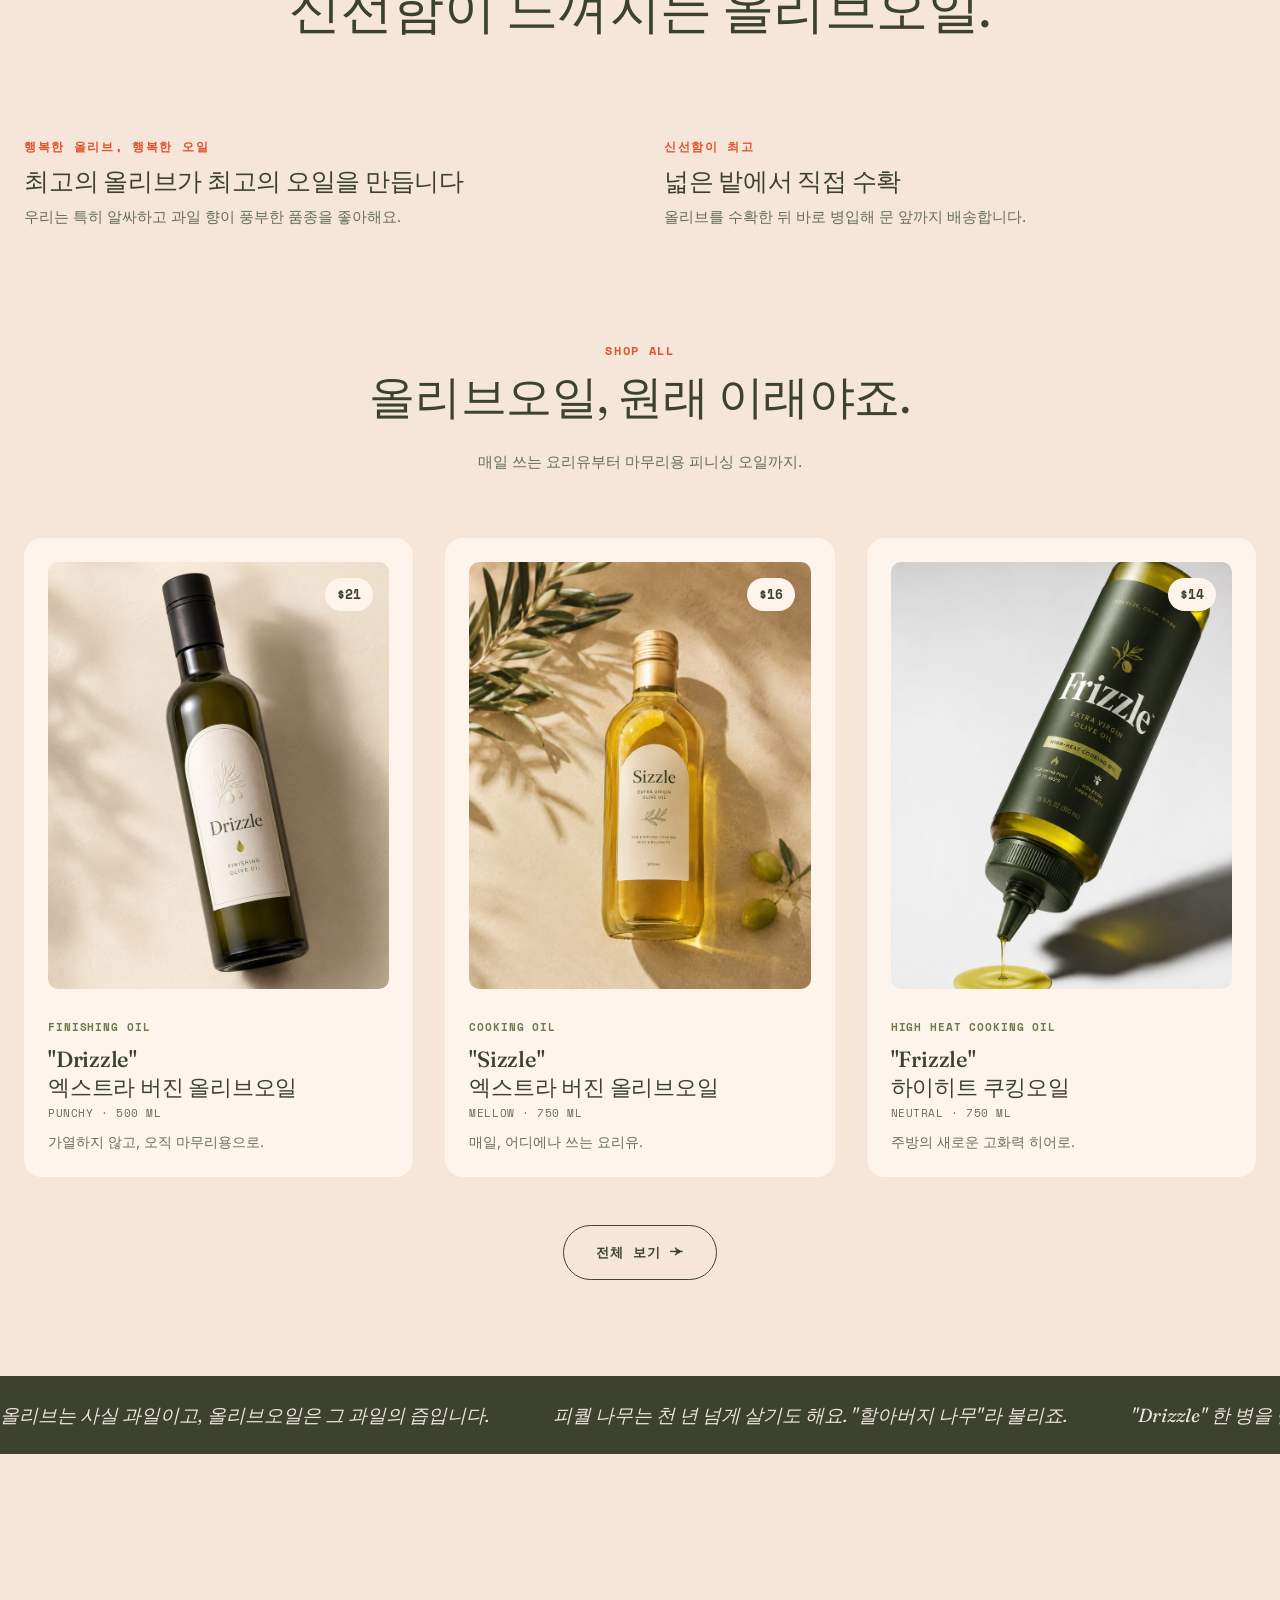
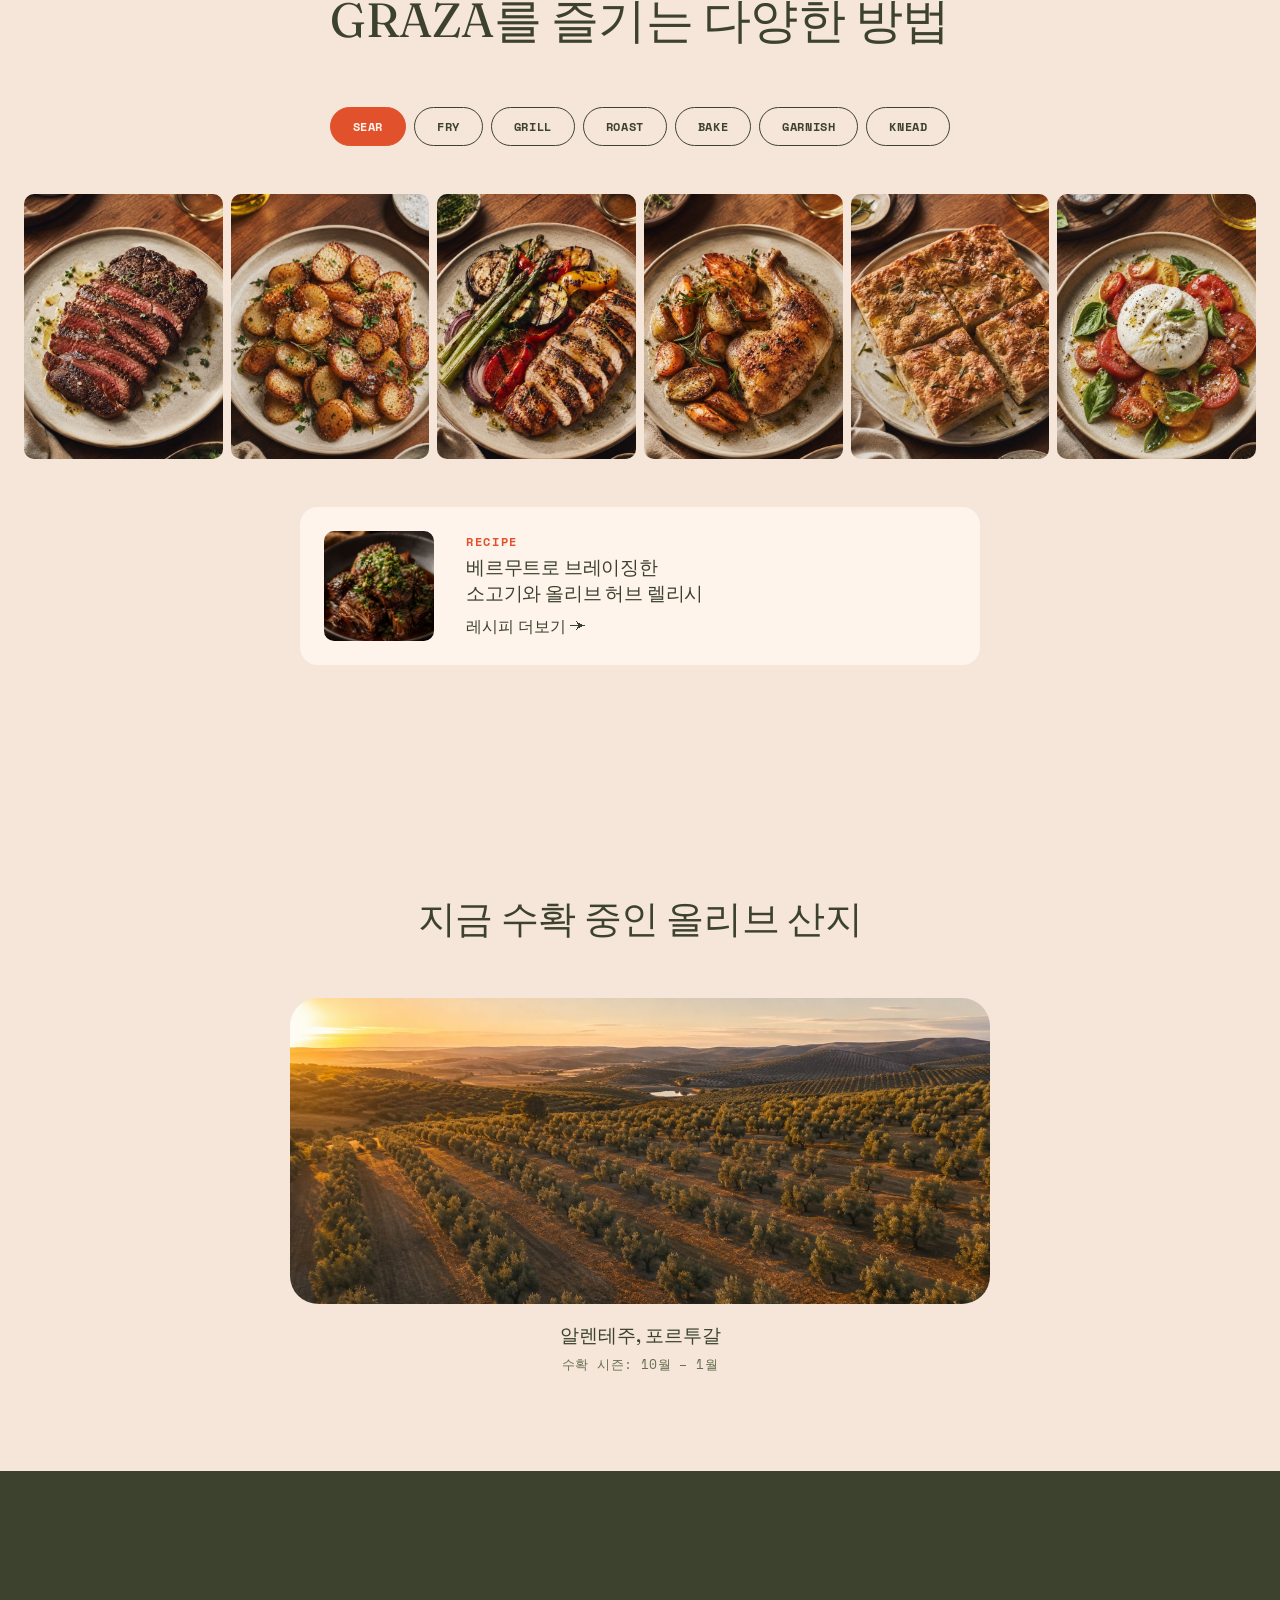
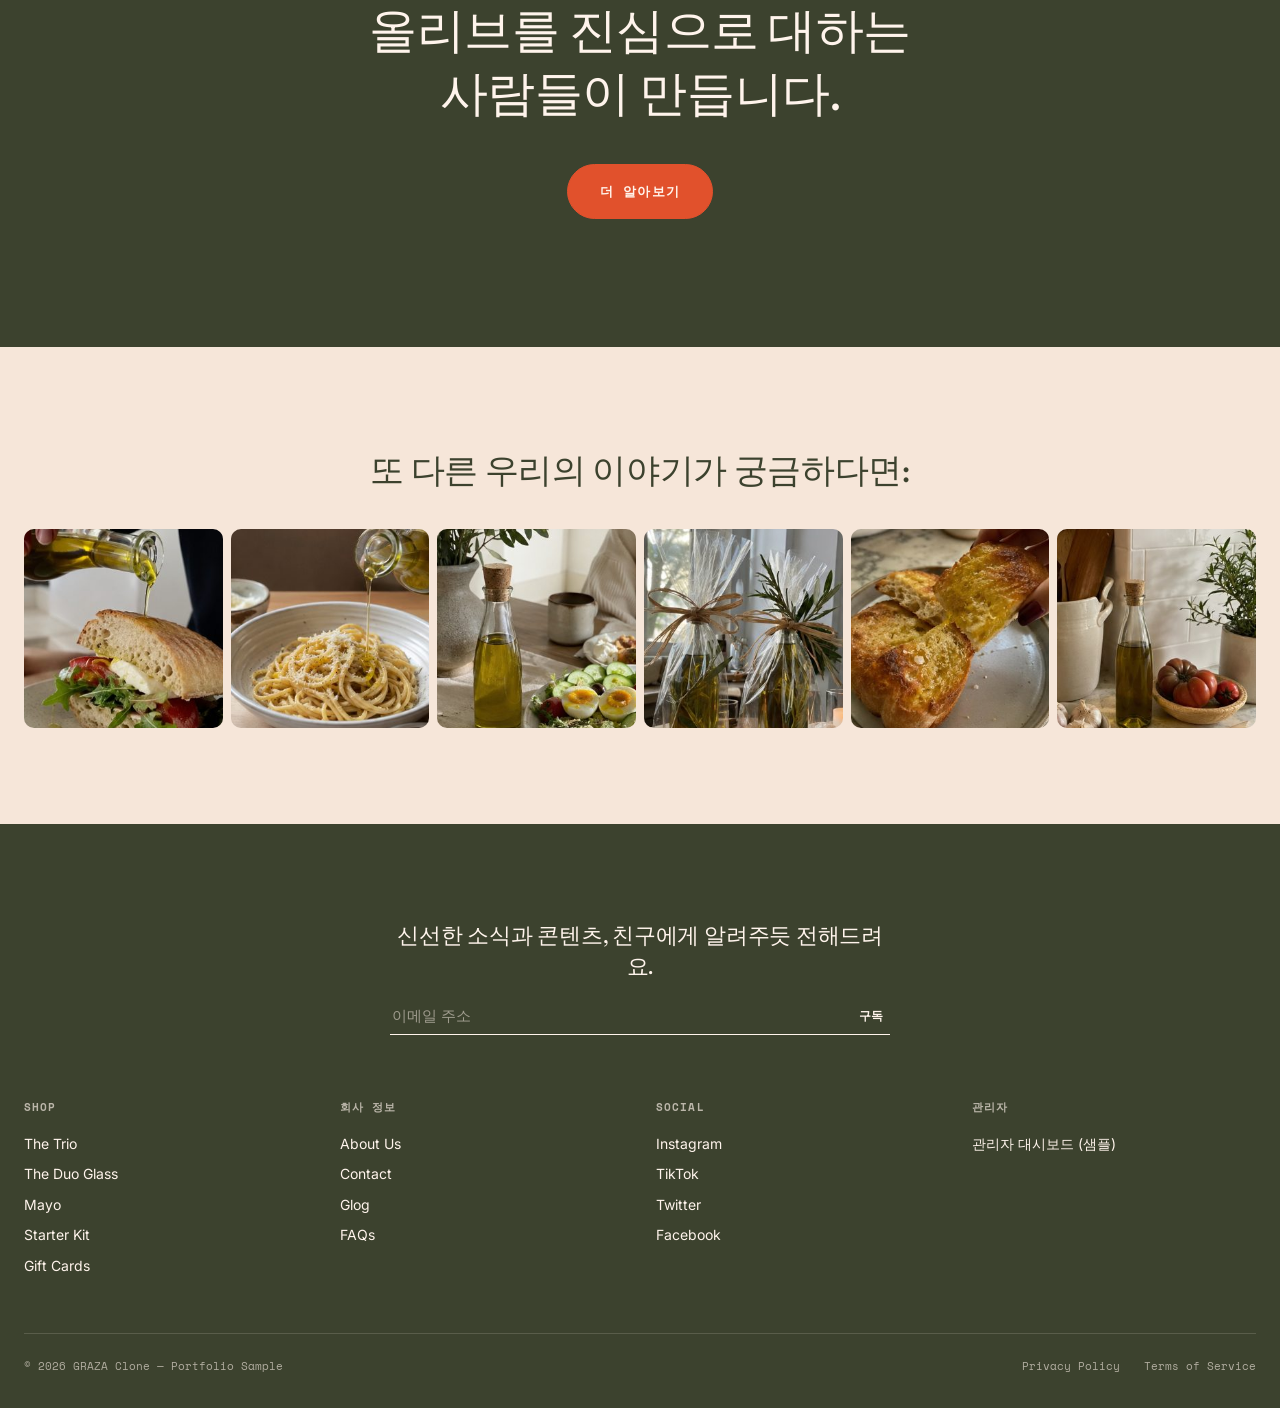
==== commit 5698bd03: "Add multi-clip hero video rotation and real promo carousel colors Verified against the live graza.co" ====
--- a/index.html
+++ b/index.html
@@ -41,11 +41,19 @@
 </header>
 
 <section class="hero">
-  <!-- VIDEO SLOT [hero-bg]: 히어로 배경 동영상 (권장 6~15초 루프, 무음, 16:9 이상 가로형).
-       videos/hero-bg.mp4 를 넣으면 자동재생됩니다. 파일이 없으면 poster 이미지(images/hero-bg.jpg)가 대신 표시됩니다.
-       추천 컷: 올리브오일을 유리병에서 그릇/팬으로 붓는 슬로우모션, 따뜻한 채광, 진한 배경. -->
-  <video class="hero-bg" autoplay muted loop playsinline poster="images/hero-bg.jpg">
-    <source src="videos/hero-bg.mp4" type="video/mp4">
+  <!-- VIDEO SLOT [hero-bg-1/2/3]: 히어로 배경 동영상 3개를 순환 재생합니다 (각 8초씩, 크로스페이드).
+       videos/hero-1.mp4, hero-2.mp4, hero-3.mp4 를 넣으면 자동으로 순서대로 돌아갑니다.
+       파일이 없는 슬롯은 poster 이미지가 대신 표시됩니다 (전부 없으면 images/hero-bg.jpg 정지 이미지만 보임).
+       한 클립이 10초 내내 "붓기만" 하면 단조로워 보이니, 각 클립은 서로 다른 순간을 담아주세요:
+       1) 병에서 그릇으로 붓기  2) 팬에 둘러 지글거리는 조리 장면  3) 완성된 요리 위에 드리즐하는 마무리 컷 -->
+  <video class="hero-bg is-active" autoplay muted loop playsinline poster="images/hero-bg.jpg">
+    <source src="videos/hero-1.mp4" type="video/mp4">
+  </video>
+  <video class="hero-bg" muted loop playsinline poster="images/hero-bg.jpg">
+    <source src="videos/hero-2.mp4" type="video/mp4">
+  </video>
+  <video class="hero-bg" muted loop playsinline poster="images/hero-bg.jpg">
+    <source src="videos/hero-3.mp4" type="video/mp4">
   </video>
   <span class="eyebrow">GRAZA — SINCE 2021</span>
   <h1>엑스트라 버진 올리브오일이<br class="break">모든 것을 더 맛있게 만듭니다.</h1>
@@ -57,7 +65,7 @@
   <span>수확 시즌: 10월 – 1월</span>
 </div>
 
-<section class="promo">
+<section class="promo" data-slide="0">
   <div class="promo-slide active">
     <span class="eyebrow">올인원 세트</span>
     <h2>The Trio 세트 구성</h2>
--- a/css/style.css
+++ b/css/style.css
@@ -22,6 +22,11 @@
   --green: #6B7A4F;
   --yellow: #F2B035;
   --border: rgba(60, 66, 46, 0.14);
+
+  /* graza.co's actual per-slide promo carousel colors */
+  --promo-lime: #D1E030;
+  --promo-gold: #FBD535;
+  --promo-mint: #9EEF80;
 
   --font-display: "Fraunces", "Iowan Old Style", Georgia, serif;
   --font-mono: "Space Mono", "IBM Plex Mono", "Consolas", monospace;
@@ -271,7 +276,10 @@
   height: 100%;
   object-fit: cover;
   z-index: 0;
-}
+  opacity: 0;
+  transition: opacity 1.2s ease;
+}
+.hero .hero-bg.is-active { opacity: 1; z-index: 1; }
 .hero::after {
   content: "";
   position: absolute;
@@ -307,13 +315,18 @@
   background: var(--cream);
 }
 
-/* ---------- Promo carousel ---------- */
+/* ---------- Promo carousel ----------
+   Each slide gets graza.co's actual per-slide color (not a shared yellow). */
 .promo {
-  background: var(--yellow);
   padding: var(--sp-8) 0;
   position: relative;
   overflow: hidden;
-}
+  background: var(--promo-lime);
+  transition: background 0.4s ease;
+}
+.promo[data-slide="0"] { background: var(--promo-lime); }
+.promo[data-slide="1"] { background: var(--promo-gold); }
+.promo[data-slide="2"] { background: var(--promo-mint); }
 .promo-slide {
   display: none;
   text-align: center;
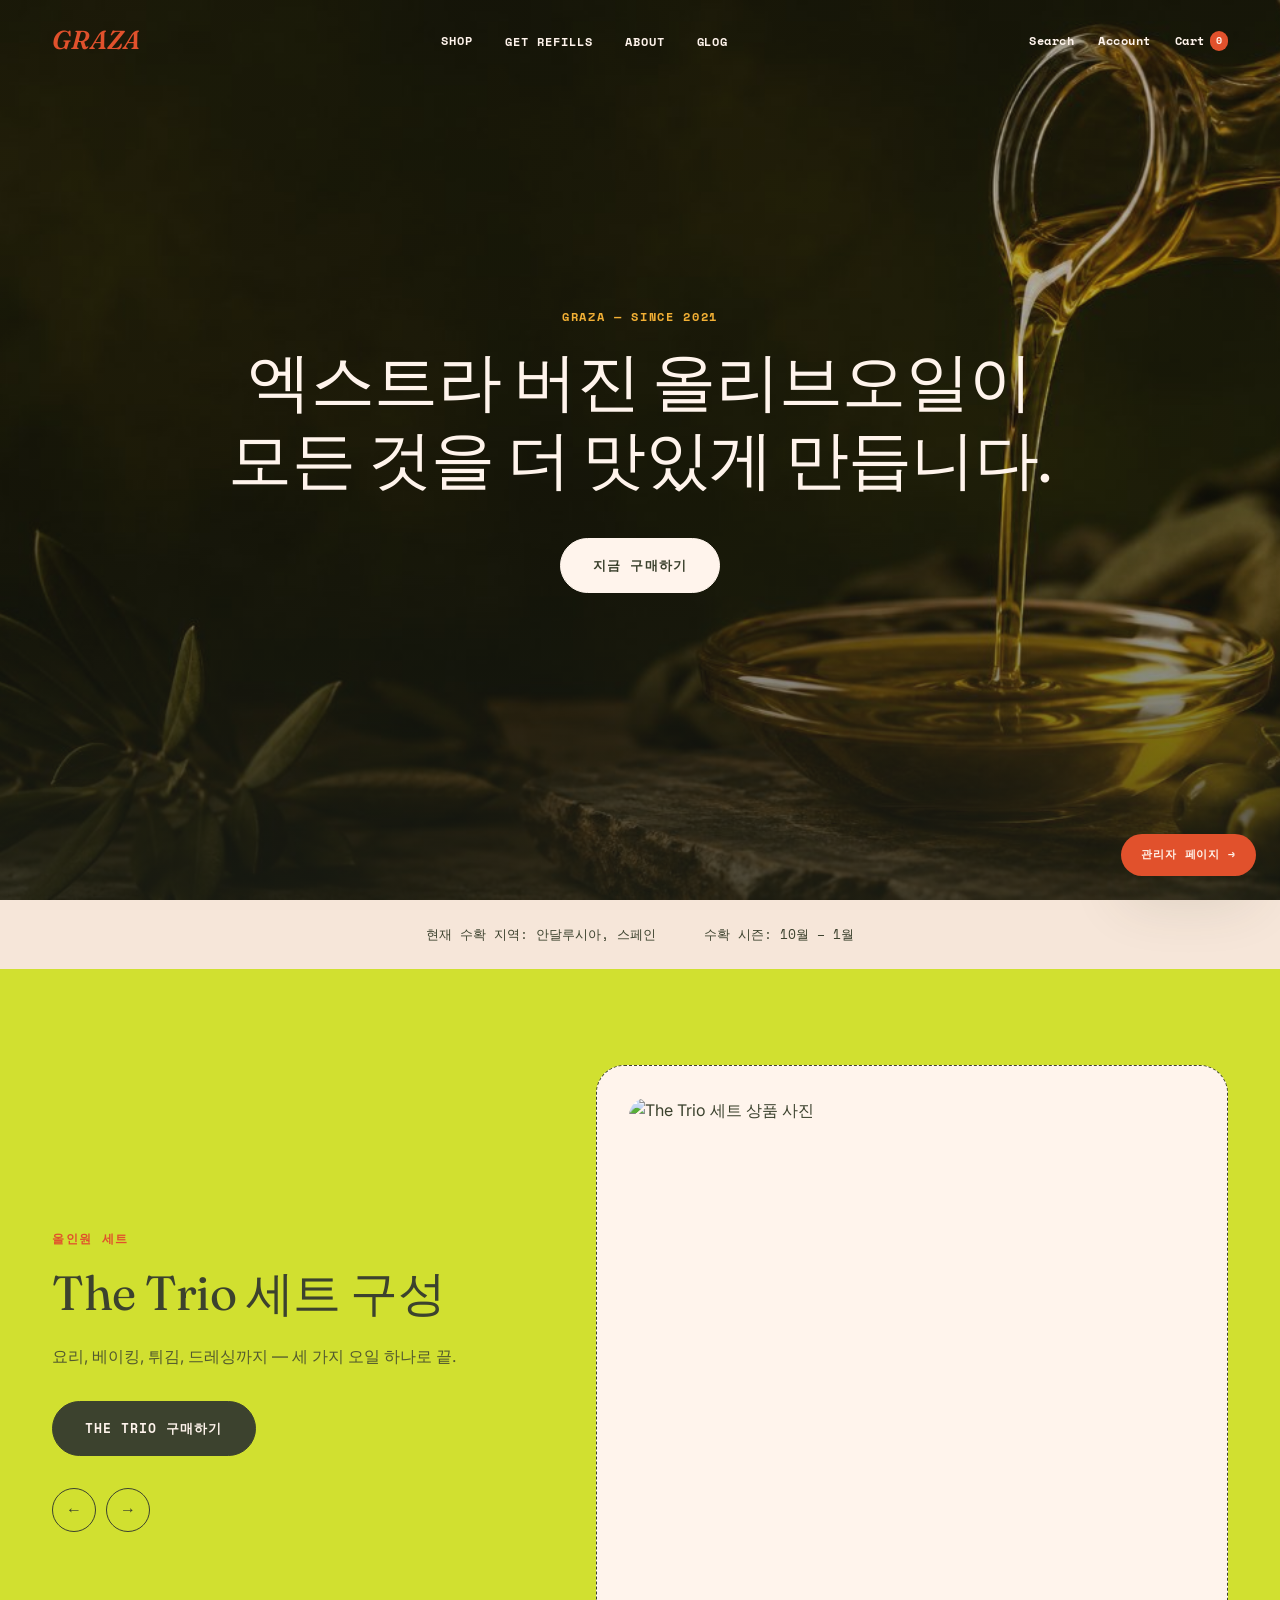
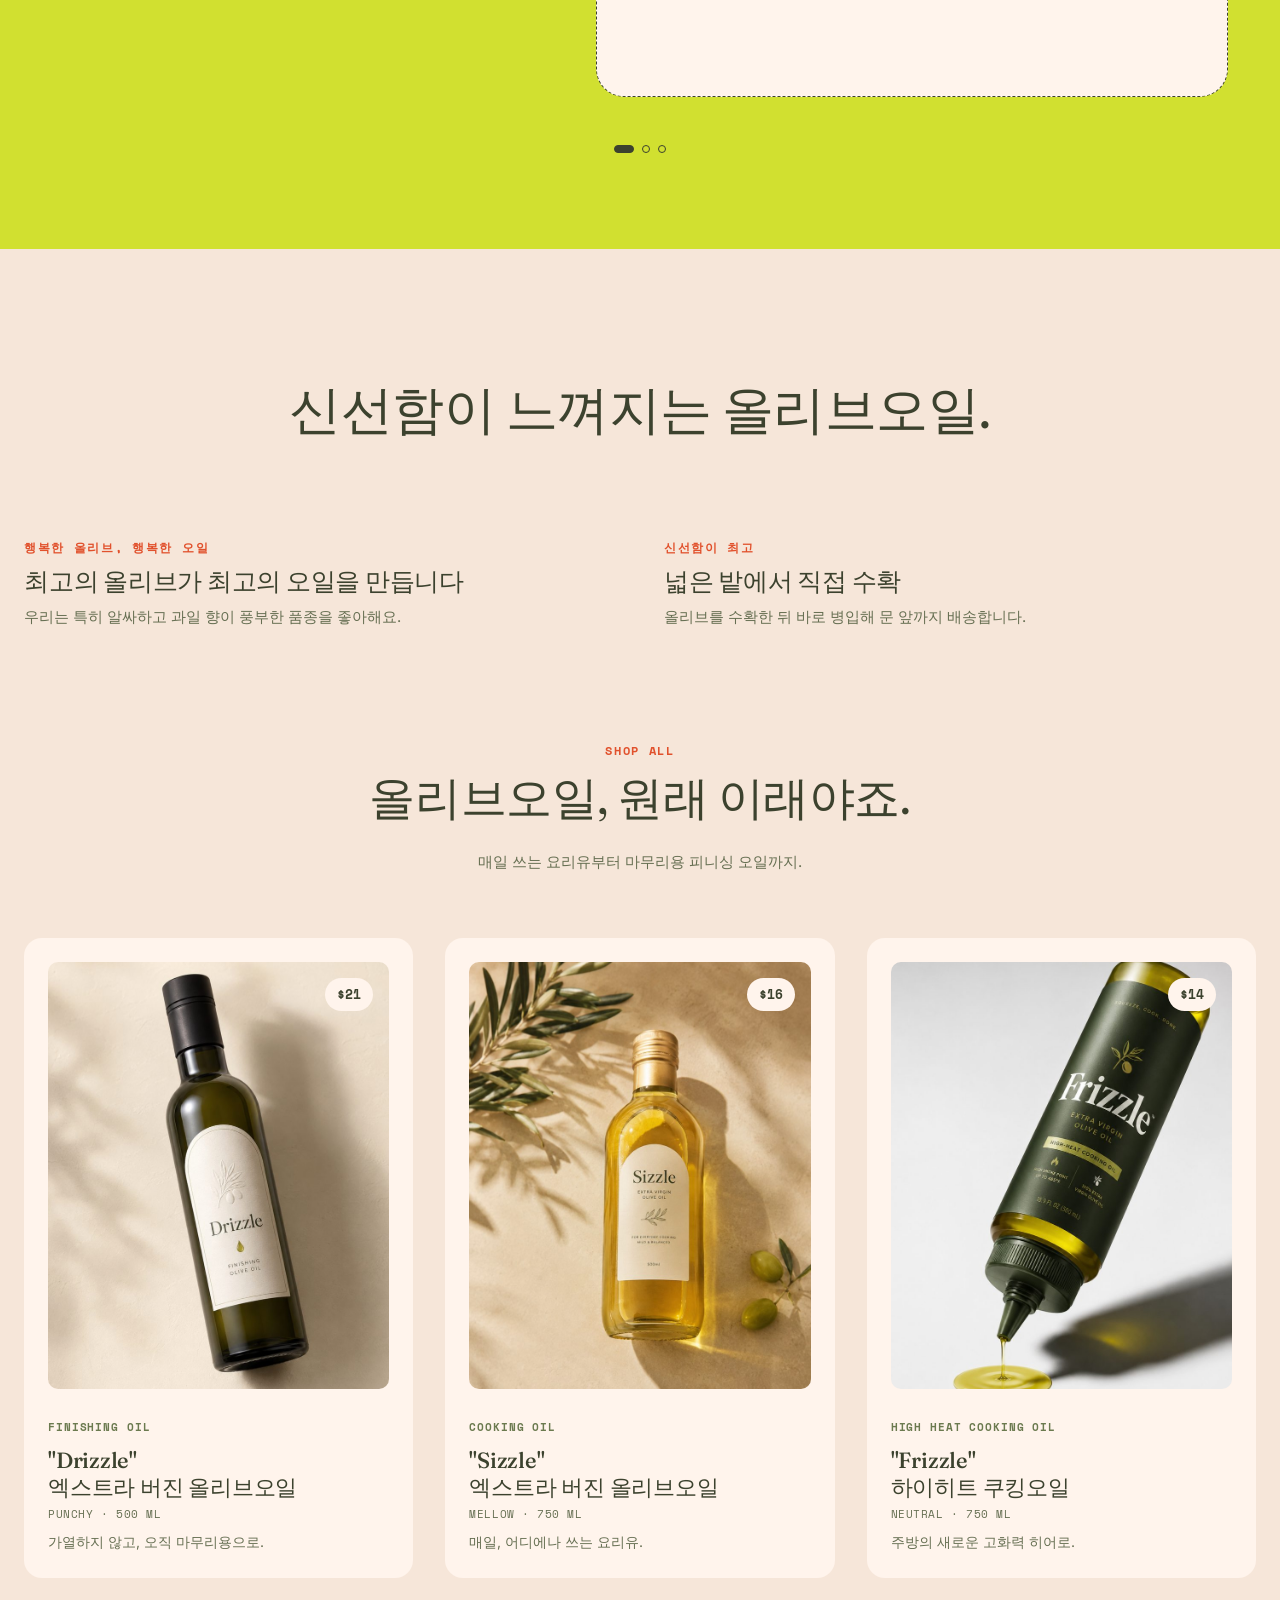
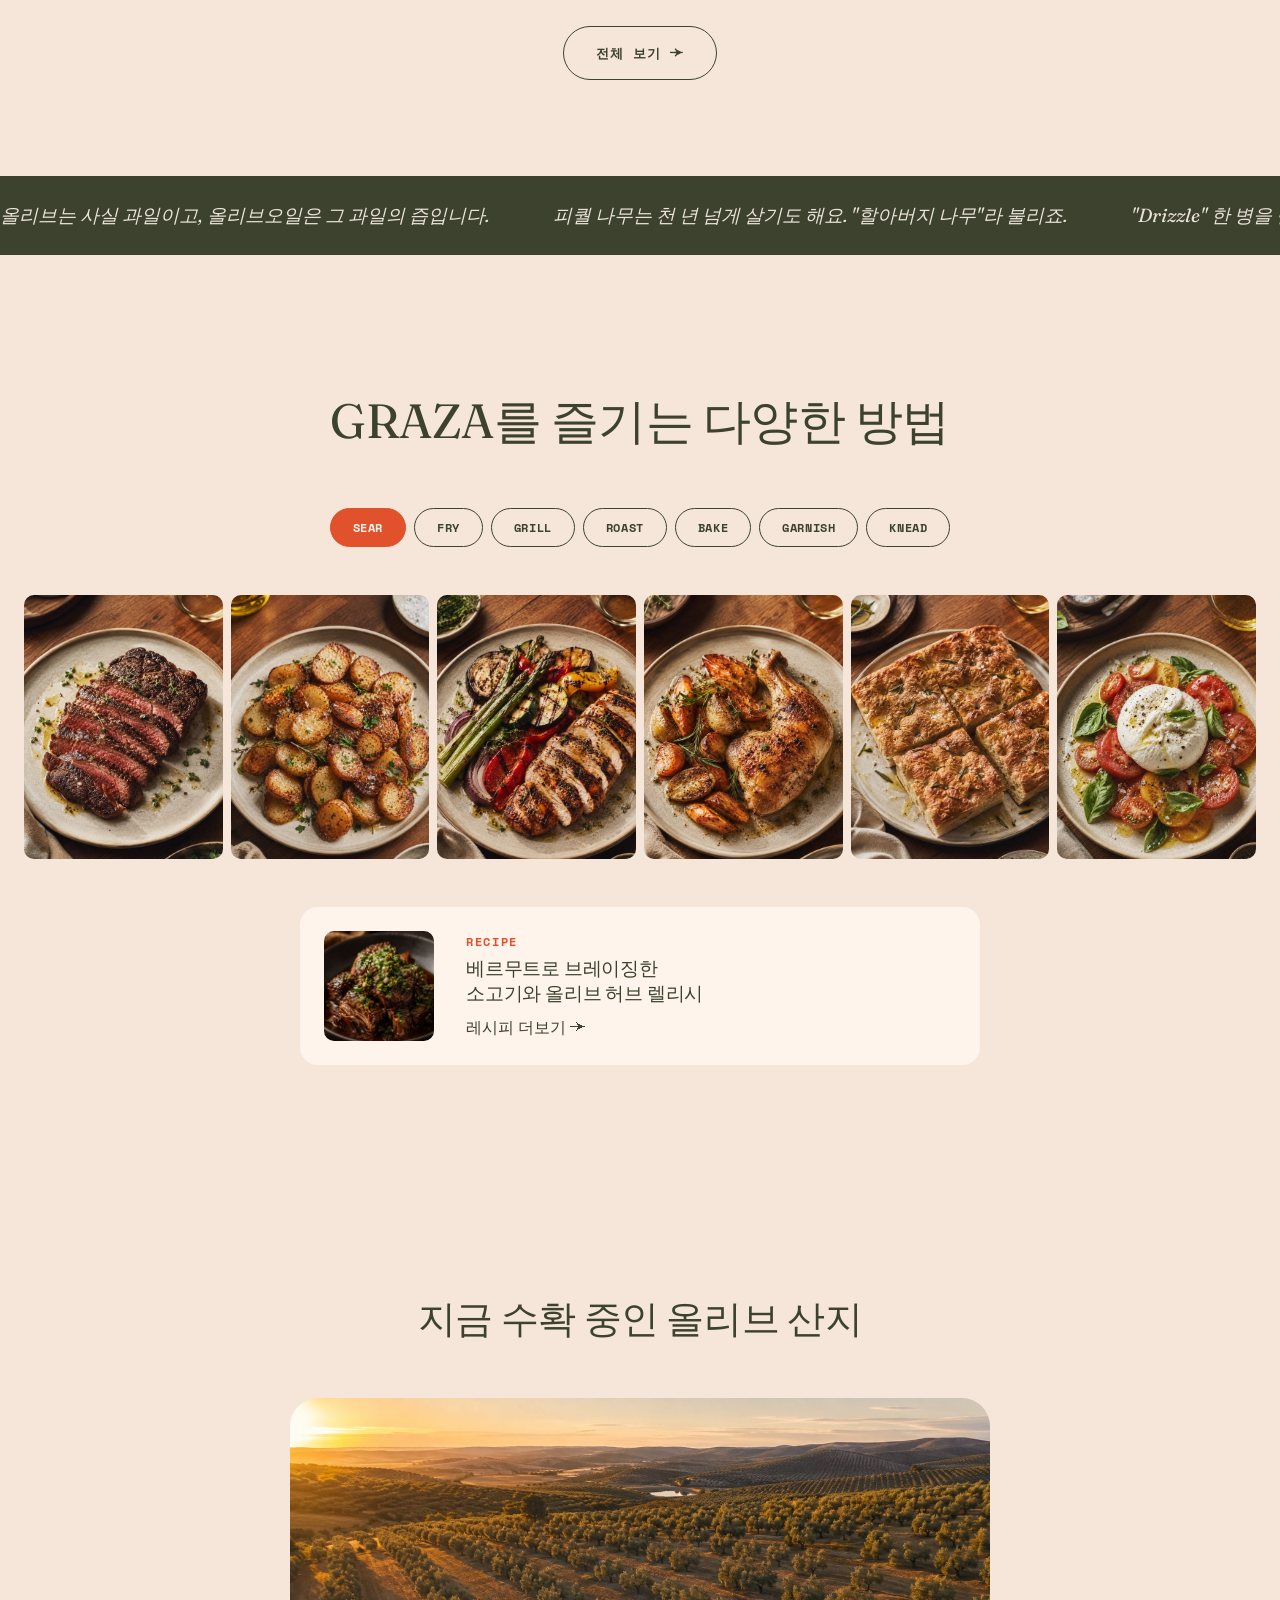
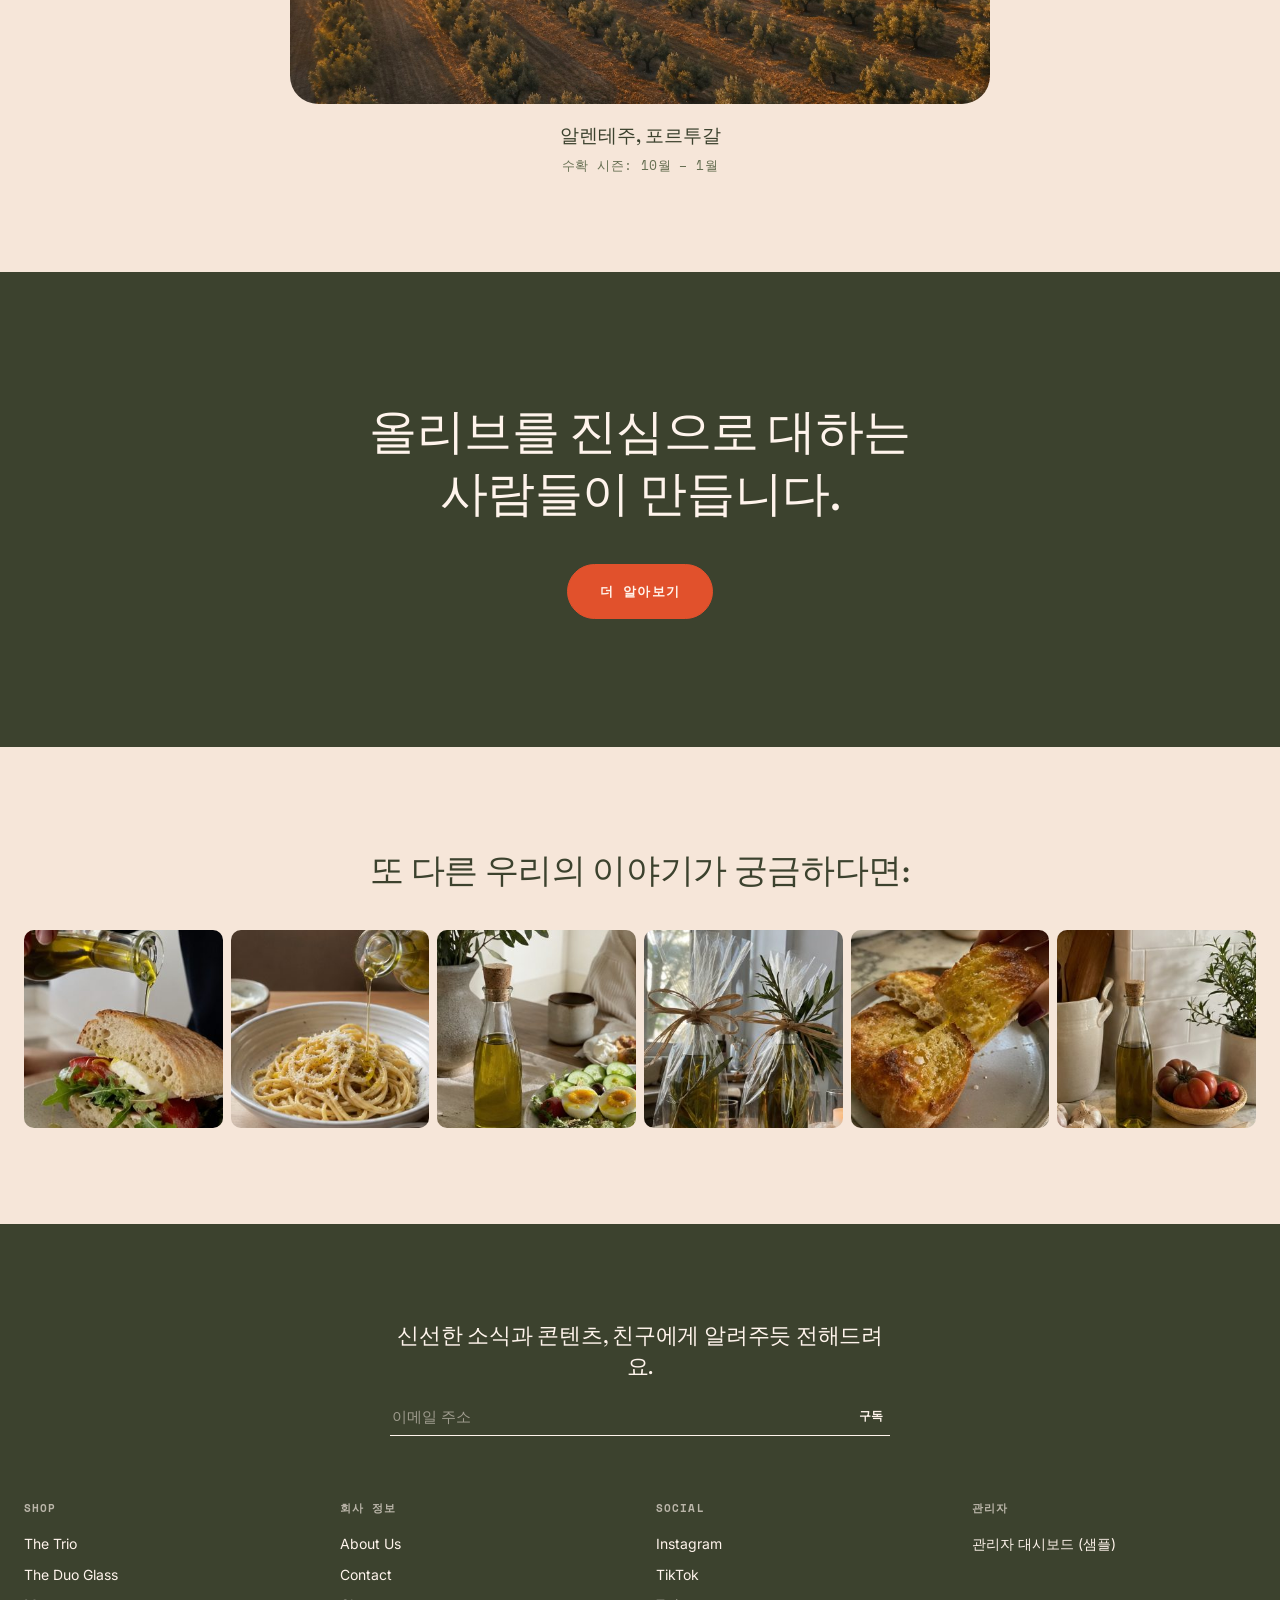
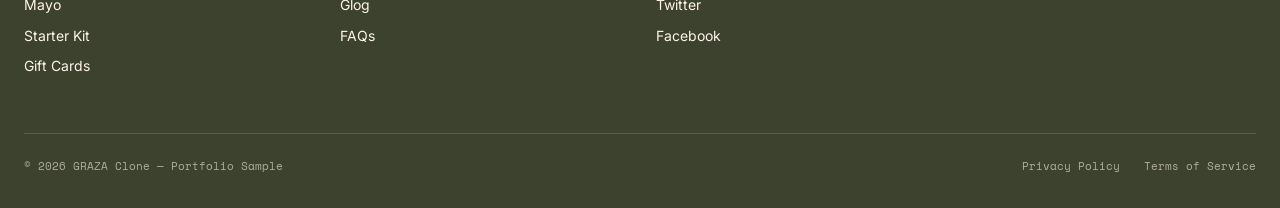
==== commit f8906ce6: "Give promo carousel a two-column layout with product imagery The carousel was text-only, which read " ====
--- a/index.html
+++ b/index.html
@@ -67,22 +67,50 @@
 
 <section class="promo" data-slide="0">
   <div class="promo-slide active">
-    <span class="eyebrow">올인원 세트</span>
-    <h2>The Trio 세트 구성</h2>
-    <p>요리, 베이킹, 튀김, 드레싱까지 — 세 가지 오일 하나로 끝.</p>
-    <a href="#products" class="btn btn--solid">The Trio 구매하기</a>
+    <div class="promo-text">
+      <span class="eyebrow">올인원 세트</span>
+      <h2>The Trio 세트 구성</h2>
+      <p>요리, 베이킹, 튀김, 드레싱까지 — 세 가지 오일 하나로 끝.</p>
+      <a href="#products" class="btn btn--solid">The Trio 구매하기</a>
+      <div class="promo-nav">
+        <button class="promo-prev" aria-label="이전 슬라이드">←</button>
+        <button class="promo-next" aria-label="다음 슬라이드">→</button>
+      </div>
+    </div>
+    <!-- IMAGE SLOT [promo-trio]: 프로모 카드 우측 이미지 (정사각~4:3), 크림색 점선 테두리 카드 안에 표시.
+         목적: The Trio 3종 세트를 한 프레임에 담은 상품샷.
+         추천 프롬프트: 세 가지 올리브오일 병을 나란히 세운 상품 구성샷, 밝은 배경, 소품(장바구니/식재료)과 함께, 광고 카탈로그 느낌 -->
+    <div class="promo-media"><img src="https://picsum.photos/seed/promo-trio/700/700" alt="The Trio 세트 상품 사진"></div>
   </div>
   <div class="promo-slide">
-    <span class="eyebrow">평범하지 않은 칩</span>
-    <h2>NEW E.V.O.O.<br class="break"> 포테이토 칩</h2>
-    <p>100% 엑스트라 버진 올리브오일로 튀긴 신제품 홈스타일 감자칩.</p>
-    <a href="#products" class="btn btn--solid">칩 찾아보기</a>
+    <div class="promo-text">
+      <span class="eyebrow">평범하지 않은 칩</span>
+      <h2>NEW E.V.O.O.<br class="break"> 포테이토 칩</h2>
+      <p>100% 엑스트라 버진 올리브오일로 튀긴 신제품 홈스타일 감자칩.</p>
+      <a href="#products" class="btn btn--solid">칩 찾아보기</a>
+      <div class="promo-nav">
+        <button class="promo-prev" aria-label="이전 슬라이드">←</button>
+        <button class="promo-next" aria-label="다음 슬라이드">→</button>
+      </div>
+    </div>
+    <!-- IMAGE SLOT [promo-chips]: 프로모 카드 우측 이미지, 감자칩 여러 봉지를 담은 장바구니 컷 등.
+         추천 프롬프트: 형형색색 감자칩 봉지 여러 개가 담긴 장바구니, 밝은 배경, 상업 광고 촬영 느낌 -->
+    <div class="promo-media"><img src="https://picsum.photos/seed/promo-chips/700/700" alt="E.V.O.O. 포테이토 칩 상품 사진"></div>
   </div>
   <div class="promo-slide">
-    <span class="eyebrow">많이 기다리셨습니다</span>
-    <h2>유리병에 담긴 GRAZA</h2>
-    <p>늘 사랑받던 그 오일, 이제 유리병으로 만나보세요.</p>
-    <a href="#products" class="btn btn--solid">지금 구매하기</a>
+    <div class="promo-text">
+      <span class="eyebrow">많이 기다리셨습니다</span>
+      <h2>유리병에 담긴 GRAZA</h2>
+      <p>늘 사랑받던 그 오일, 이제 유리병으로 만나보세요.</p>
+      <a href="#products" class="btn btn--solid">지금 구매하기</a>
+      <div class="promo-nav">
+        <button class="promo-prev" aria-label="이전 슬라이드">←</button>
+        <button class="promo-next" aria-label="다음 슬라이드">→</button>
+      </div>
+    </div>
+    <!-- IMAGE SLOT [promo-glass]: 프로모 카드 우측 이미지, 유리병 올리브오일 제품샷.
+         추천 프롬프트: 유리병에 담긴 올리브오일 클로즈업, 밝은 배경, 미니멀 스튜디오 조명 -->
+    <div class="promo-media"><img src="https://picsum.photos/seed/promo-glass/700/700" alt="유리병 올리브오일 상품 사진"></div>
   </div>
   <div class="promo-dots">
     <button class="active" data-slide="0"></button>
--- a/css/style.css
+++ b/css/style.css
@@ -329,18 +329,53 @@
 .promo[data-slide="2"] { background: var(--promo-mint); }
 .promo-slide {
   display: none;
-  text-align: center;
-  max-width: 680px;
-  margin: 0 auto;
-  padding: 0 var(--sp-4);
-}
-.promo-slide.active { display: block; animation: fade-up 0.5s ease; }
+  grid-template-columns: minmax(0, 480px) minmax(0, 1fr);
+  align-items: center;
+  gap: var(--sp-7);
+  max-width: var(--container);
+  margin: 0 auto;
+  padding: 0 var(--sp-5);
+  text-align: left;
+}
+.promo-slide.active { display: grid; animation: fade-up 0.5s ease; }
 @keyframes fade-up {
   from { opacity: 0; transform: translateY(12px); }
   to { opacity: 1; transform: translateY(0); }
 }
-.promo h2 { font-size: clamp(30px, 4vw, 48px); font-weight: 400; margin: var(--sp-3) 0 var(--sp-4); color: var(--olive); line-height: 1.25; }
-.promo p { margin-bottom: var(--sp-5); font-size: 16px; color: var(--olive); opacity: 0.85; }
+.promo h2 { font-size: clamp(30px, 4vw, 48px); font-weight: 400; margin: var(--sp-3) 0 var(--sp-4); color: var(--olive); line-height: 1.15; }
+.promo p { margin-bottom: var(--sp-5); font-size: 16px; color: var(--olive); opacity: 0.85; max-width: 420px; }
+
+.promo-media {
+  aspect-ratio: 1 / 1;
+  background: var(--cream-2);
+  border: 1.5px dashed var(--olive);
+  border-radius: var(--radius-lg);
+  padding: var(--sp-5);
+  display: flex;
+  align-items: center;
+  justify-content: center;
+  overflow: hidden;
+}
+.promo-media img { width: 100%; height: 100%; object-fit: cover; border-radius: var(--radius-md); }
+
+.promo-nav {
+  display: flex;
+  gap: 10px;
+  margin-top: var(--sp-5);
+}
+.promo-nav button {
+  width: 44px;
+  height: 44px;
+  border-radius: 999px;
+  border: 1.5px solid var(--olive);
+  background: transparent;
+  color: var(--olive);
+  font-size: 16px;
+  cursor: pointer;
+  transition: background 0.2s ease, color 0.2s ease;
+}
+.promo-nav button:hover { background: var(--olive); color: var(--cream-2); }
+
 .promo-dots {
   display: flex;
   justify-content: center;
@@ -670,6 +705,9 @@
   .recipe-grid { grid-template-columns: repeat(3, 1fr); }
   .insta-grid { grid-template-columns: repeat(4, 1fr); }
   .footer-grid { grid-template-columns: repeat(2, 1fr); }
+  .promo-slide { grid-template-columns: 1fr; text-align: center; }
+  .promo-text { display: flex; flex-direction: column; align-items: center; }
+  .promo-media { order: -1; max-width: 420px; margin: 0 auto var(--sp-5); }
 }
 @media (max-width: 720px) {
   .nav-links { display: none; }
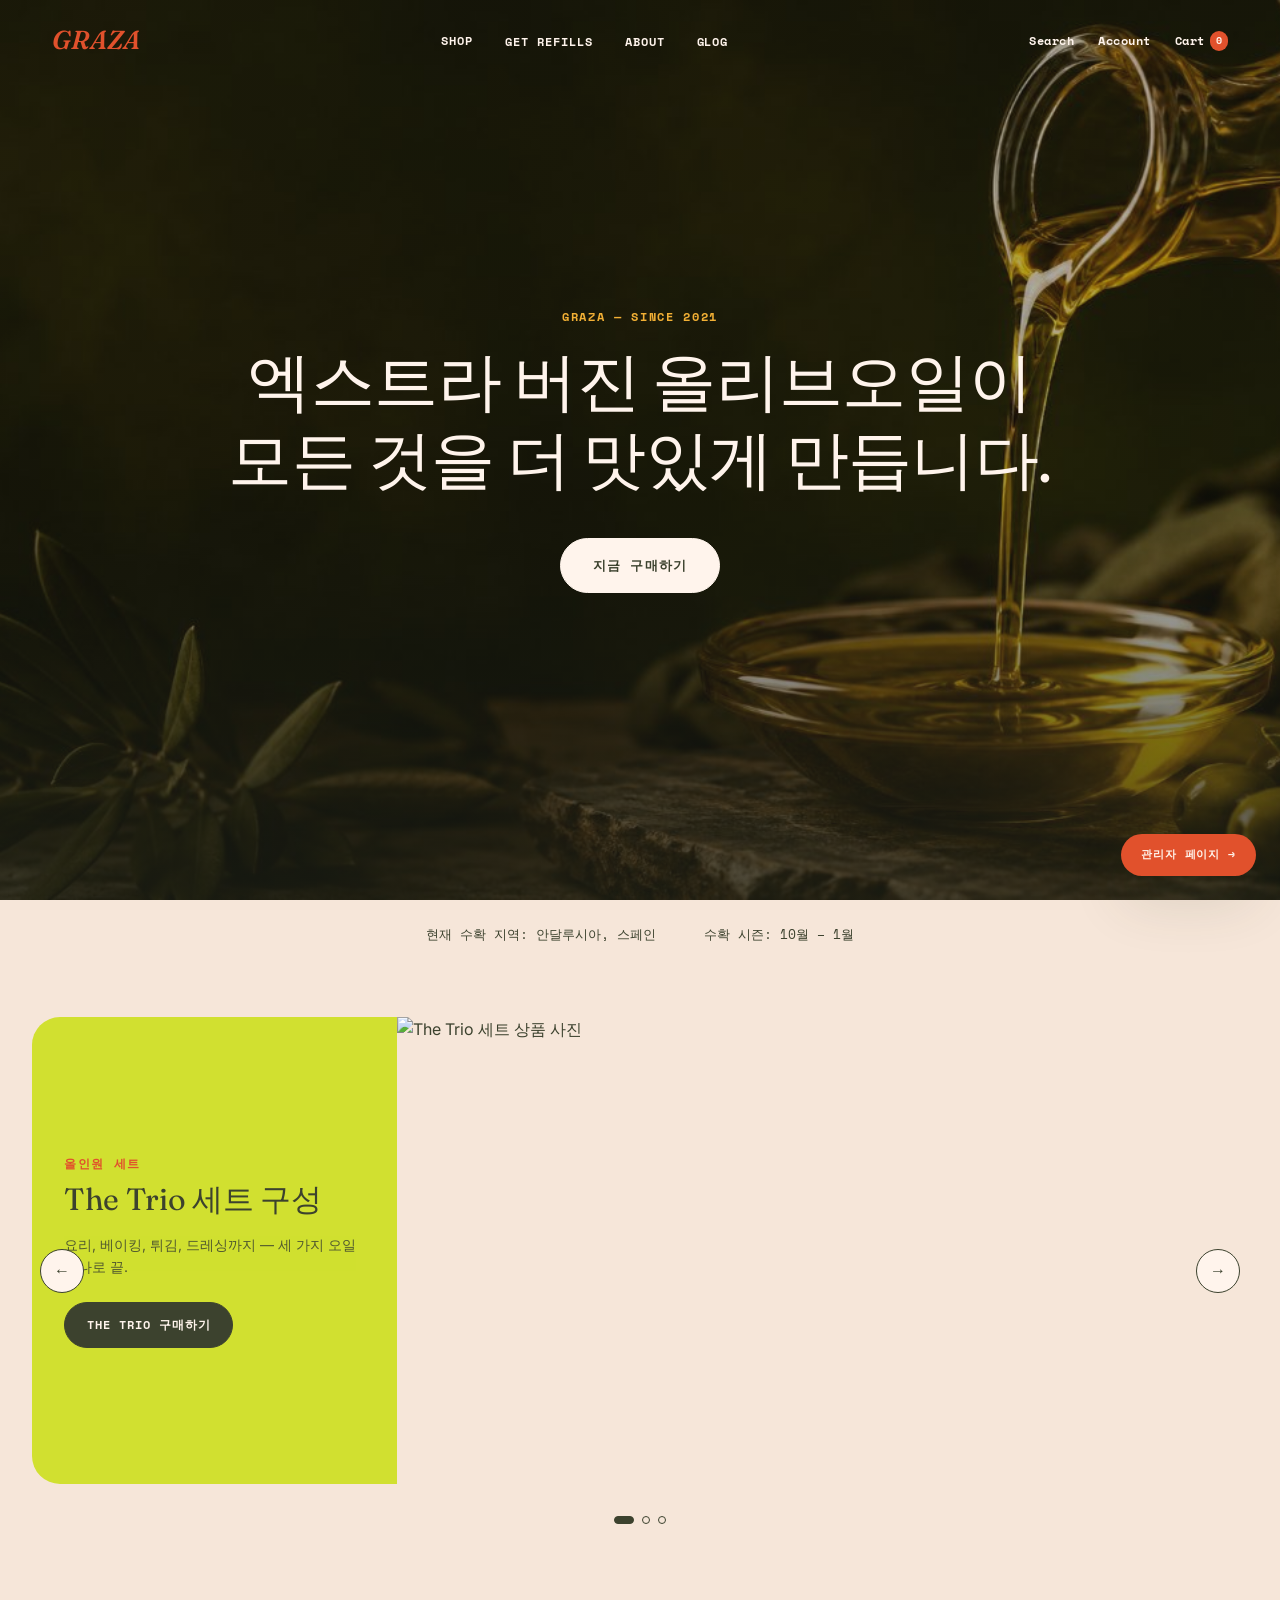
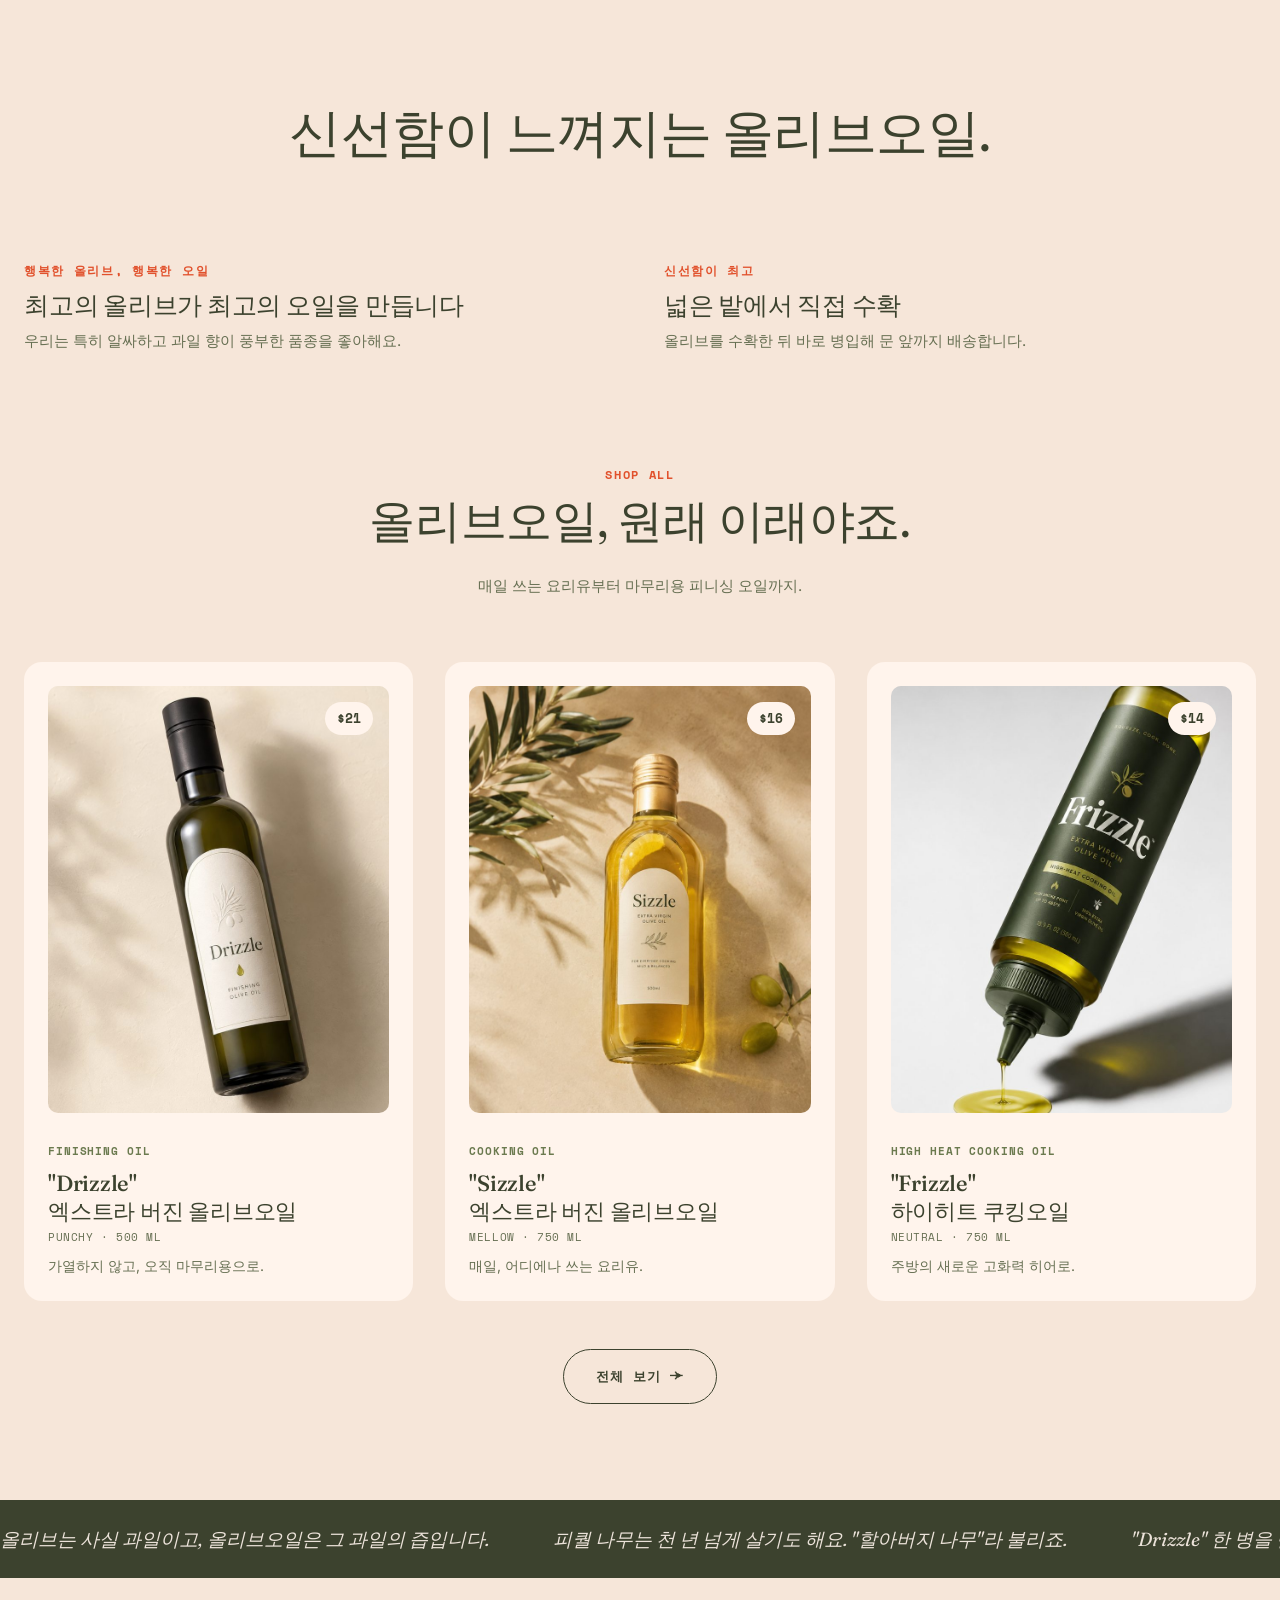
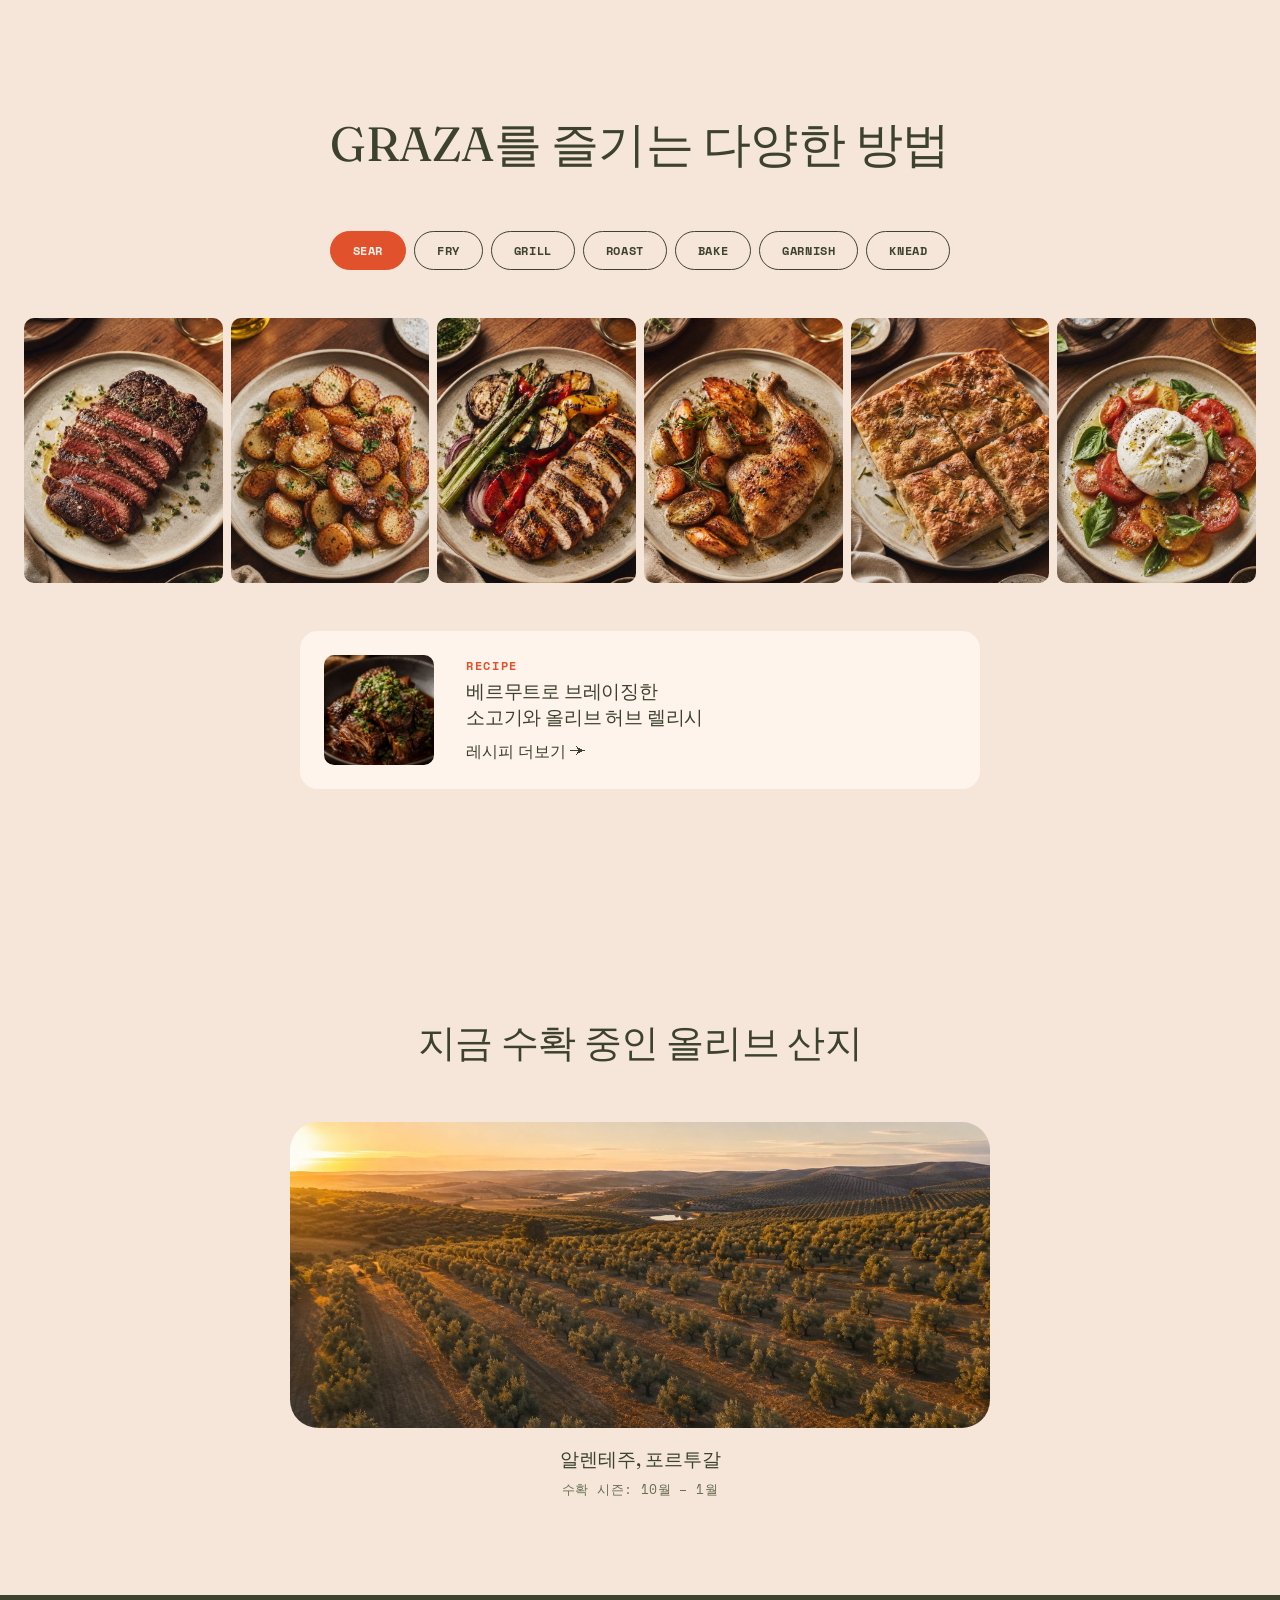
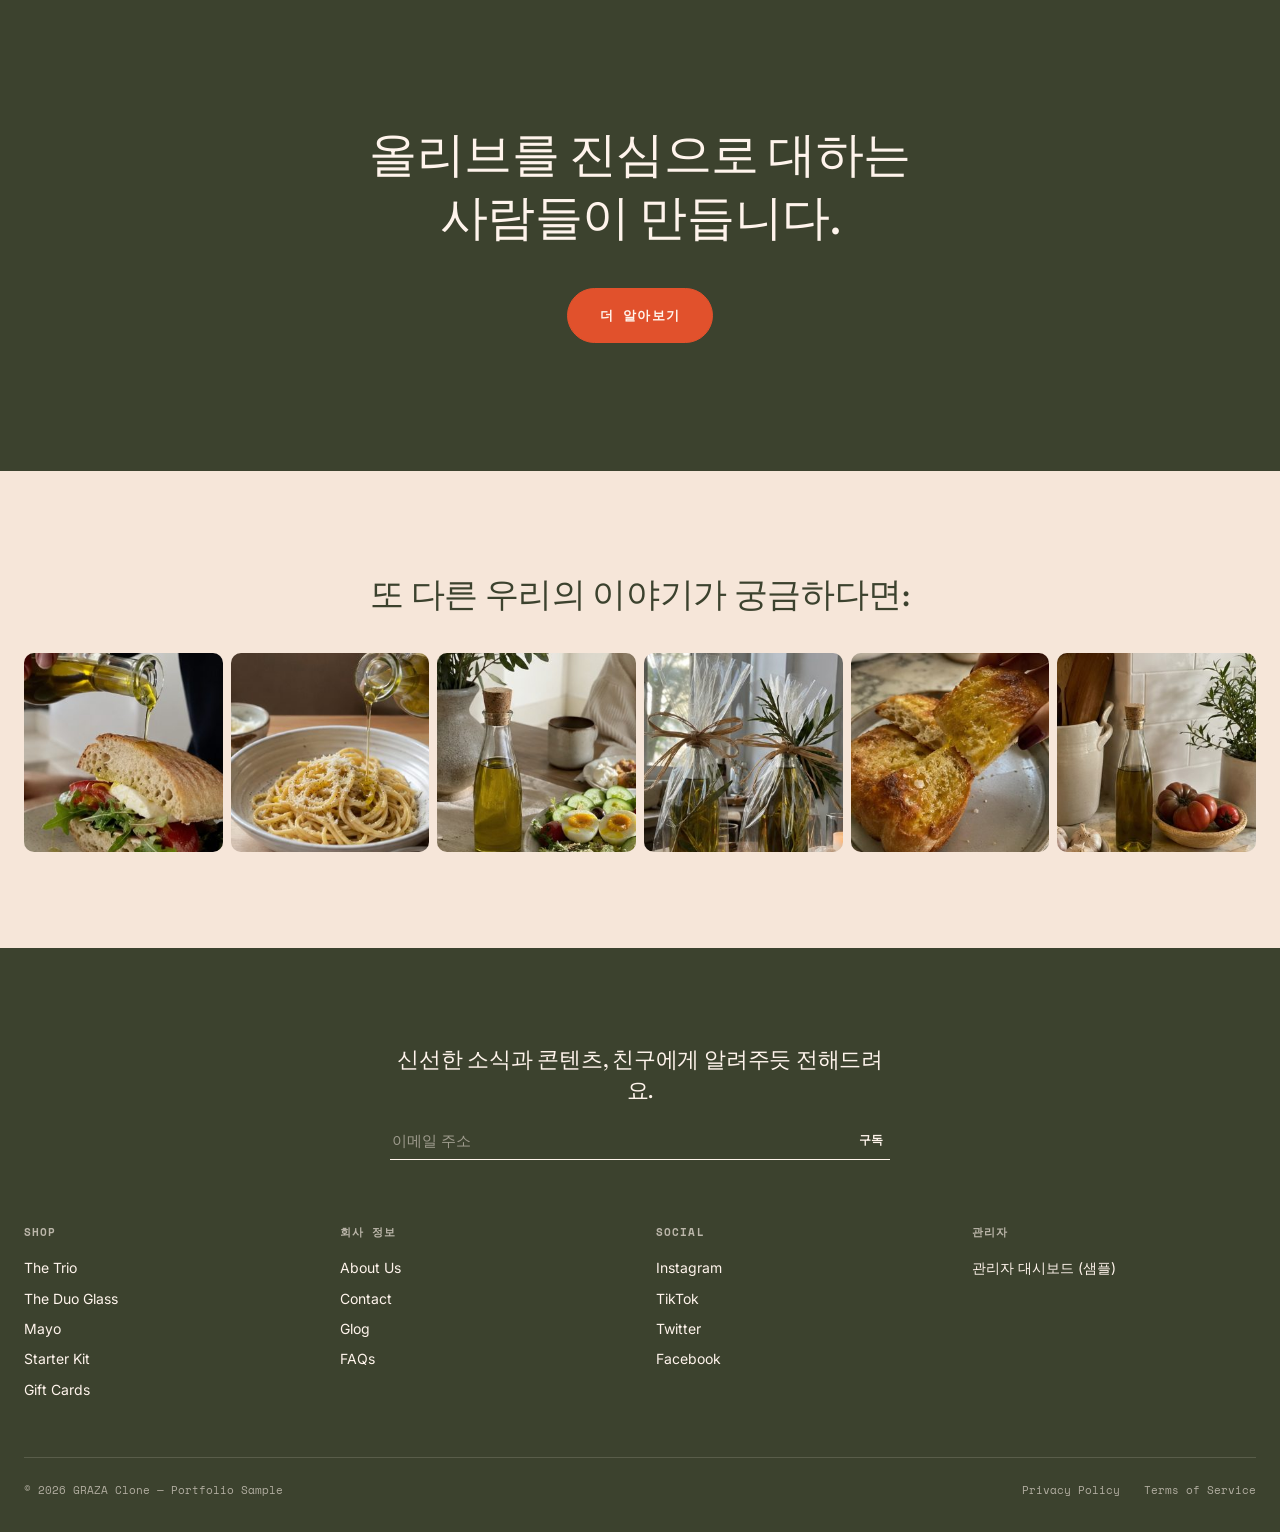
==== commit eff2d7e0: "Rebuild promo carousel as a wide 13:5 sliding banner Replace the boxed 1:1-image layout with a full-" ====
--- a/index.html
+++ b/index.html
@@ -65,53 +65,48 @@
   <span>수확 시즌: 10월 – 1월</span>
 </div>
 
-<section class="promo" data-slide="0">
-  <div class="promo-slide active">
-    <div class="promo-text">
-      <span class="eyebrow">올인원 세트</span>
-      <h2>The Trio 세트 구성</h2>
-      <p>요리, 베이킹, 튀김, 드레싱까지 — 세 가지 오일 하나로 끝.</p>
-      <a href="#products" class="btn btn--solid">The Trio 구매하기</a>
-      <div class="promo-nav">
-        <button class="promo-prev" aria-label="이전 슬라이드">←</button>
-        <button class="promo-next" aria-label="다음 슬라이드">→</button>
-      </div>
-    </div>
-    <!-- IMAGE SLOT [promo-trio]: 프로모 카드 우측 이미지 (정사각~4:3), 크림색 점선 테두리 카드 안에 표시.
-         목적: The Trio 3종 세트를 한 프레임에 담은 상품샷.
-         추천 프롬프트: 세 가지 올리브오일 병을 나란히 세운 상품 구성샷, 밝은 배경, 소품(장바구니/식재료)과 함께, 광고 카탈로그 느낌 -->
-    <div class="promo-media"><img src="https://picsum.photos/seed/promo-trio/700/700" alt="The Trio 세트 상품 사진"></div>
-  </div>
-  <div class="promo-slide">
-    <div class="promo-text">
-      <span class="eyebrow">평범하지 않은 칩</span>
-      <h2>NEW E.V.O.O.<br class="break"> 포테이토 칩</h2>
-      <p>100% 엑스트라 버진 올리브오일로 튀긴 신제품 홈스타일 감자칩.</p>
-      <a href="#products" class="btn btn--solid">칩 찾아보기</a>
-      <div class="promo-nav">
-        <button class="promo-prev" aria-label="이전 슬라이드">←</button>
-        <button class="promo-next" aria-label="다음 슬라이드">→</button>
-      </div>
-    </div>
-    <!-- IMAGE SLOT [promo-chips]: 프로모 카드 우측 이미지, 감자칩 여러 봉지를 담은 장바구니 컷 등.
-         추천 프롬프트: 형형색색 감자칩 봉지 여러 개가 담긴 장바구니, 밝은 배경, 상업 광고 촬영 느낌 -->
-    <div class="promo-media"><img src="https://picsum.photos/seed/promo-chips/700/700" alt="E.V.O.O. 포테이토 칩 상품 사진"></div>
-  </div>
-  <div class="promo-slide">
-    <div class="promo-text">
-      <span class="eyebrow">많이 기다리셨습니다</span>
-      <h2>유리병에 담긴 GRAZA</h2>
-      <p>늘 사랑받던 그 오일, 이제 유리병으로 만나보세요.</p>
-      <a href="#products" class="btn btn--solid">지금 구매하기</a>
-      <div class="promo-nav">
-        <button class="promo-prev" aria-label="이전 슬라이드">←</button>
-        <button class="promo-next" aria-label="다음 슬라이드">→</button>
-      </div>
-    </div>
-    <!-- IMAGE SLOT [promo-glass]: 프로모 카드 우측 이미지, 유리병 올리브오일 제품샷.
-         추천 프롬프트: 유리병에 담긴 올리브오일 클로즈업, 밝은 배경, 미니멀 스튜디오 조명 -->
-    <div class="promo-media"><img src="https://picsum.photos/seed/promo-glass/700/700" alt="유리병 올리브오일 상품 사진"></div>
-  </div>
+<section class="promo">
+  <div class="promo-viewport">
+    <div class="promo-track">
+      <div class="promo-slide" data-color="lime">
+        <div class="promo-text">
+          <span class="eyebrow">올인원 세트</span>
+          <h2>The Trio 세트 구성</h2>
+          <p>요리, 베이킹, 튀김, 드레싱까지 — 세 가지 오일 하나로 끝.</p>
+          <a href="#products" class="btn btn--solid">The Trio 구매하기</a>
+        </div>
+        <!-- IMAGE SLOT [promo-trio]: 슬라이드 폭의 약 70%를 채우는 와이드 상품샷.
+             목적: The Trio 3종 세트를 한 프레임에 담은 임팩트 있는 비주얼.
+             추천 프롬프트: 세 가지 올리브오일 병을 나란히 세운 구성샷, 밝은 배경, 장바구니/식재료 소품과 함께, 가로로 넓은 광고 카탈로그 컷 -->
+        <div class="promo-media"><img src="https://picsum.photos/seed/promo-trio/1400/540" alt="The Trio 세트 상품 사진"></div>
+      </div>
+      <div class="promo-slide" data-color="gold">
+        <div class="promo-text">
+          <span class="eyebrow">평범하지 않은 칩</span>
+          <h2>NEW E.V.O.O.<br class="break"> 포테이토 칩</h2>
+          <p>100% 엑스트라 버진 올리브오일로 튀긴 신제품 홈스타일 감자칩.</p>
+          <a href="#products" class="btn btn--solid">칩 찾아보기</a>
+        </div>
+        <!-- IMAGE SLOT [promo-chips]: 슬라이드 폭의 약 70%를 채우는 와이드 상품샷.
+             추천 프롬프트: 형형색색 감자칩 봉지 여러 개가 담긴 장바구니, 밝은 배경, 가로로 넓은 상업 광고 컷 -->
+        <div class="promo-media"><img src="https://picsum.photos/seed/promo-chips/1400/540" alt="E.V.O.O. 포테이토 칩 상품 사진"></div>
+      </div>
+      <div class="promo-slide" data-color="mint">
+        <div class="promo-text">
+          <span class="eyebrow">많이 기다리셨습니다</span>
+          <h2>유리병에 담긴 GRAZA</h2>
+          <p>늘 사랑받던 그 오일, 이제 유리병으로 만나보세요.</p>
+          <a href="#products" class="btn btn--solid">지금 구매하기</a>
+        </div>
+        <!-- IMAGE SLOT [promo-glass]: 슬라이드 폭의 약 70%를 채우는 와이드 상품샷.
+             추천 프롬프트: 유리병에 담긴 올리브오일 클로즈업, 밝은 배경, 가로로 넓은 미니멀 스튜디오 컷 -->
+        <div class="promo-media"><img src="https://picsum.photos/seed/promo-glass/1400/540" alt="유리병 올리브오일 상품 사진"></div>
+      </div>
+    </div>
+  </div>
+
+  <button class="promo-prev" aria-label="이전 슬라이드">←</button>
+  <button class="promo-next" aria-label="다음 슬라이드">→</button>
   <div class="promo-dots">
     <button class="active" data-slide="0"></button>
     <button data-slide="1"></button>
--- a/css/style.css
+++ b/css/style.css
@@ -316,71 +316,75 @@
 }
 
 /* ---------- Promo carousel ----------
-   Each slide gets graza.co's actual per-slide color (not a shared yellow). */
+   Wide 13:5 banners, 70% image / 30% text panel, sliding left-right. */
 .promo {
-  padding: var(--sp-8) 0;
   position: relative;
+  padding: var(--sp-6) var(--sp-5);
+}
+.promo-viewport {
+  max-width: var(--container);
+  margin: 0 auto;
   overflow: hidden;
-  background: var(--promo-lime);
-  transition: background 0.4s ease;
-}
-.promo[data-slide="0"] { background: var(--promo-lime); }
-.promo[data-slide="1"] { background: var(--promo-gold); }
-.promo[data-slide="2"] { background: var(--promo-mint); }
+  border-radius: var(--radius-lg);
+}
+.promo-track {
+  display: flex;
+  width: 300%;
+  transition: transform 0.6s cubic-bezier(0.65, 0, 0.35, 1);
+}
 .promo-slide {
-  display: none;
-  grid-template-columns: minmax(0, 480px) minmax(0, 1fr);
-  align-items: center;
-  gap: var(--sp-7);
-  max-width: var(--container);
-  margin: 0 auto;
-  padding: 0 var(--sp-5);
+  width: 33.3333%;
+  flex-shrink: 0;
+  display: flex;
+  align-items: stretch;
+  aspect-ratio: 13 / 5;
+}
+.promo-slide[data-color="lime"] .promo-text { background: var(--promo-lime); }
+.promo-slide[data-color="gold"] .promo-text { background: var(--promo-gold); }
+.promo-slide[data-color="mint"] .promo-text { background: var(--promo-mint); }
+
+.promo-text {
+  flex: 0 0 30%;
+  display: flex;
+  flex-direction: column;
+  justify-content: center;
+  padding: var(--sp-6) var(--sp-5);
   text-align: left;
 }
-.promo-slide.active { display: grid; animation: fade-up 0.5s ease; }
-@keyframes fade-up {
-  from { opacity: 0; transform: translateY(12px); }
-  to { opacity: 1; transform: translateY(0); }
-}
-.promo h2 { font-size: clamp(30px, 4vw, 48px); font-weight: 400; margin: var(--sp-3) 0 var(--sp-4); color: var(--olive); line-height: 1.15; }
-.promo p { margin-bottom: var(--sp-5); font-size: 16px; color: var(--olive); opacity: 0.85; max-width: 420px; }
+.promo h2 { font-size: clamp(22px, 2.4vw, 34px); font-weight: 400; margin: var(--sp-2) 0 var(--sp-3); color: var(--olive); line-height: 1.2; }
+.promo p { margin-bottom: var(--sp-4); font-size: 14px; color: var(--olive); opacity: 0.85; }
+.promo .btn { align-self: flex-start; padding: 12px 22px; font-size: 12px; }
 
 .promo-media {
-  aspect-ratio: 1 / 1;
-  background: var(--cream-2);
-  border: 1.5px dashed var(--olive);
-  border-radius: var(--radius-lg);
-  padding: var(--sp-5);
-  display: flex;
-  align-items: center;
-  justify-content: center;
+  flex: 0 0 70%;
   overflow: hidden;
 }
-.promo-media img { width: 100%; height: 100%; object-fit: cover; border-radius: var(--radius-md); }
-
-.promo-nav {
-  display: flex;
-  gap: 10px;
-  margin-top: var(--sp-5);
-}
-.promo-nav button {
+.promo-media img { width: 100%; height: 100%; object-fit: cover; }
+
+.promo-prev, .promo-next {
+  position: absolute;
+  top: 50%;
+  transform: translateY(-50%);
   width: 44px;
   height: 44px;
   border-radius: 999px;
   border: 1.5px solid var(--olive);
-  background: transparent;
+  background: var(--cream-2);
   color: var(--olive);
   font-size: 16px;
   cursor: pointer;
+  z-index: 5;
   transition: background 0.2s ease, color 0.2s ease;
 }
-.promo-nav button:hover { background: var(--olive); color: var(--cream-2); }
+.promo-prev:hover, .promo-next:hover { background: var(--olive); color: var(--cream-2); }
+.promo-prev { left: calc(var(--sp-5) + var(--sp-2)); }
+.promo-next { right: calc(var(--sp-5) + var(--sp-2)); }
 
 .promo-dots {
   display: flex;
   justify-content: center;
   gap: var(--sp-2);
-  margin-top: var(--sp-6);
+  margin-top: var(--sp-5);
 }
 .promo-dots button {
   width: 8px; height: 8px; border-radius: 50%;
@@ -705,9 +709,10 @@
   .recipe-grid { grid-template-columns: repeat(3, 1fr); }
   .insta-grid { grid-template-columns: repeat(4, 1fr); }
   .footer-grid { grid-template-columns: repeat(2, 1fr); }
-  .promo-slide { grid-template-columns: 1fr; text-align: center; }
-  .promo-text { display: flex; flex-direction: column; align-items: center; }
-  .promo-media { order: -1; max-width: 420px; margin: 0 auto var(--sp-5); }
+  .promo-slide { aspect-ratio: auto; flex-direction: column; }
+  .promo-text { flex: none; align-items: center; text-align: center; padding: var(--sp-5); }
+  .promo .btn { align-self: center; }
+  .promo-media { flex: none; aspect-ratio: 16 / 9; }
 }
 @media (max-width: 720px) {
   .nav-links { display: none; }
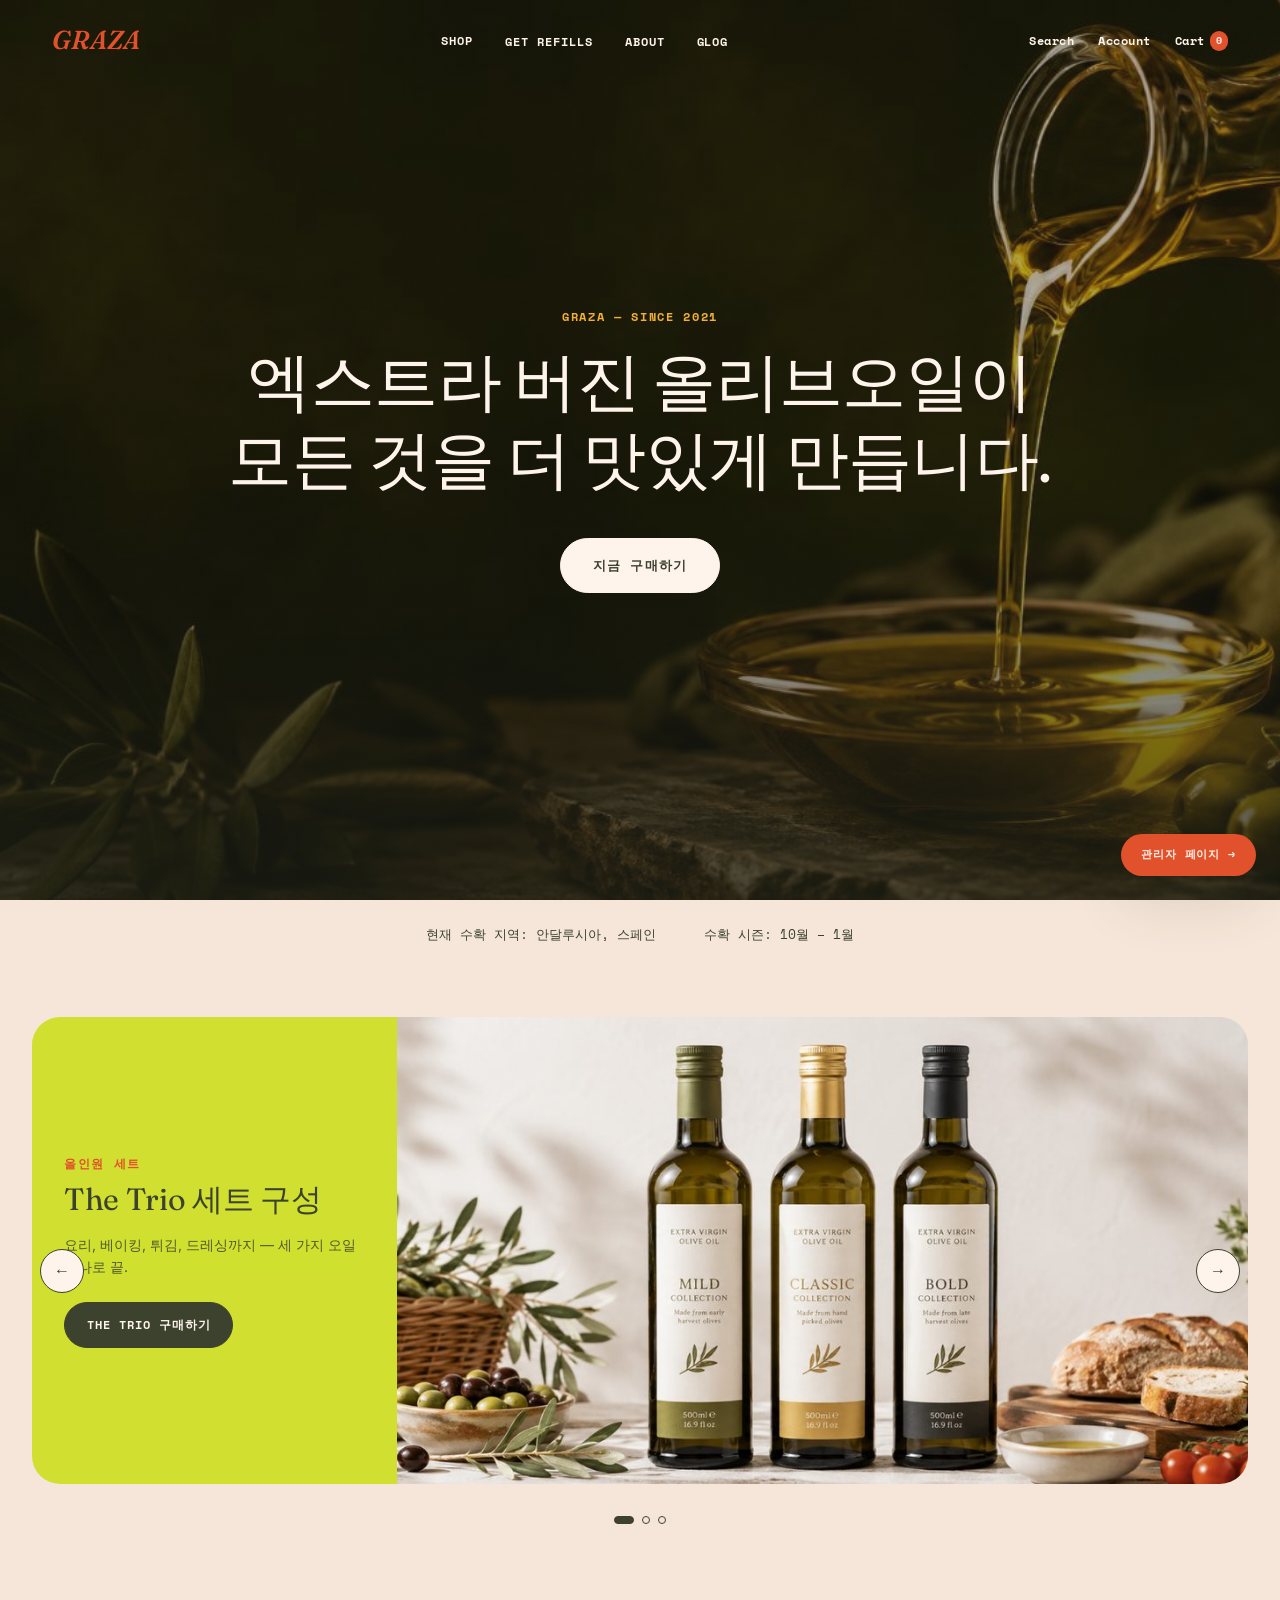
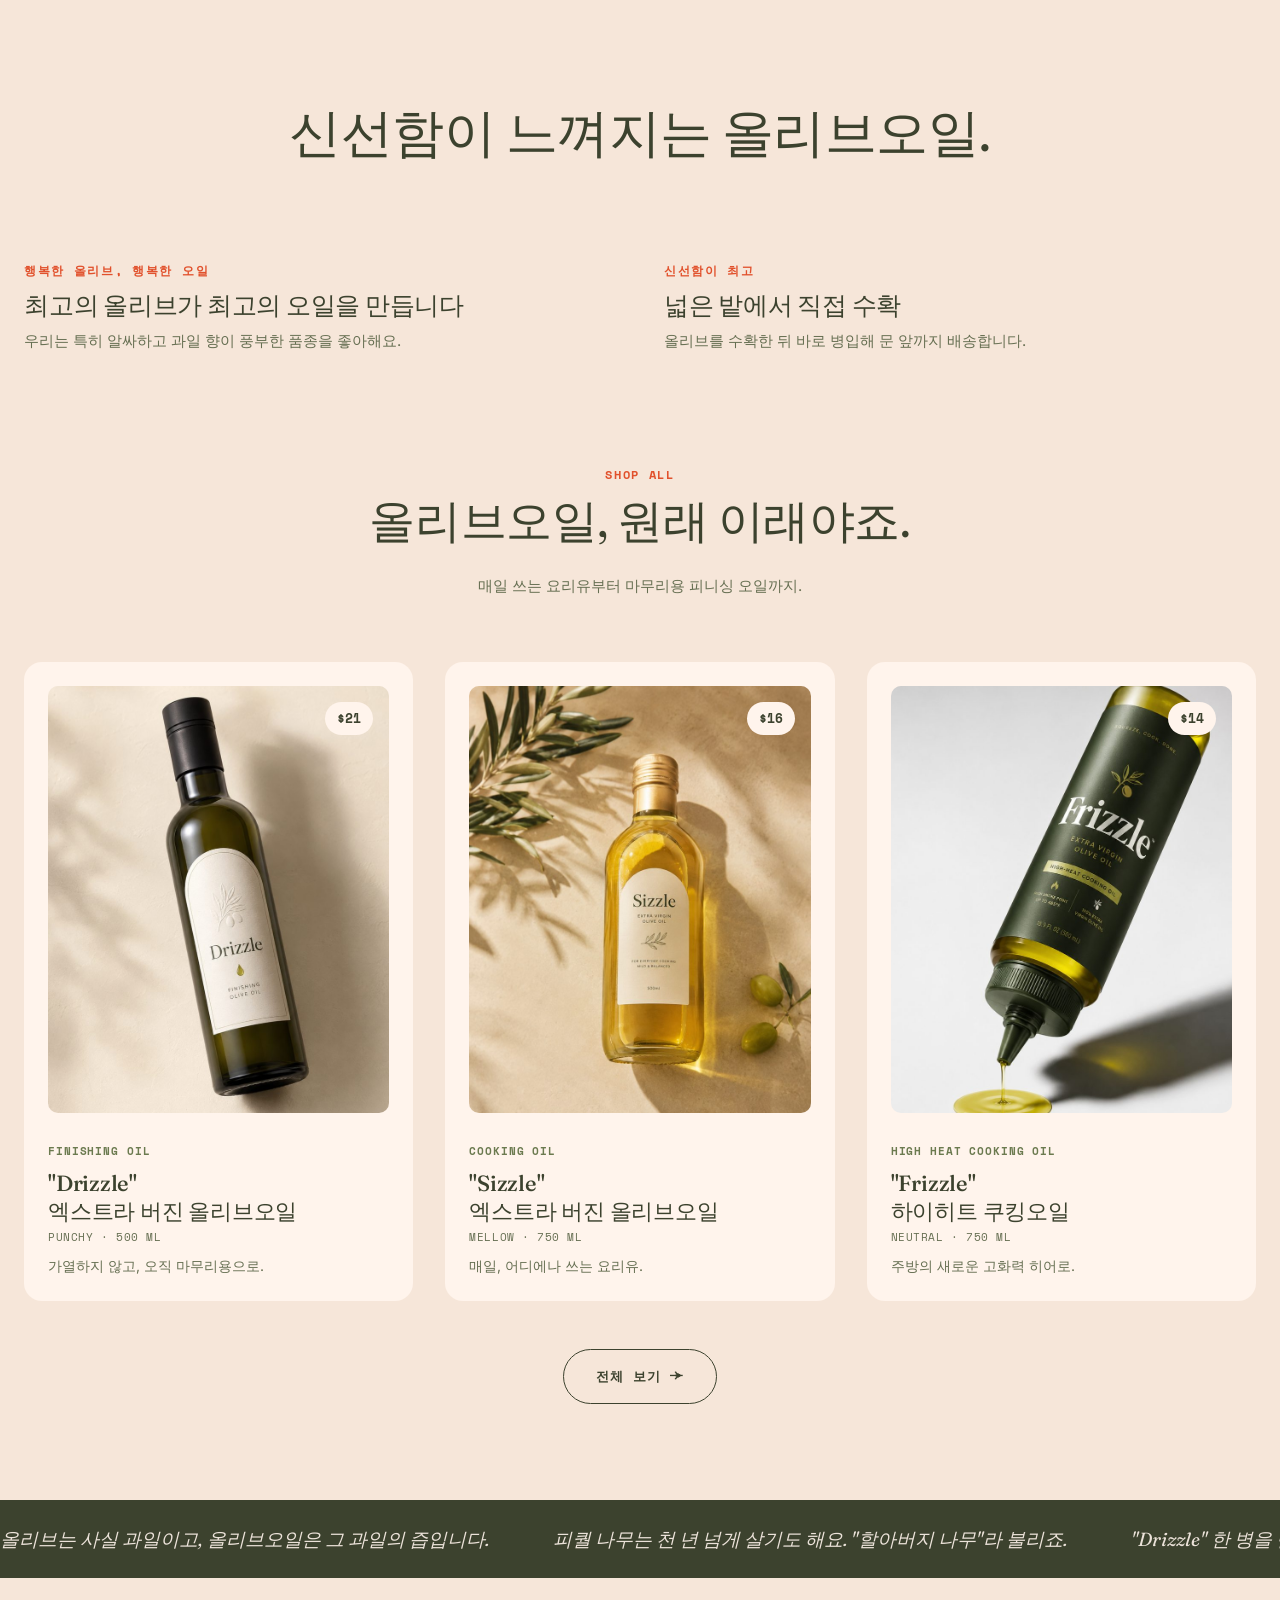
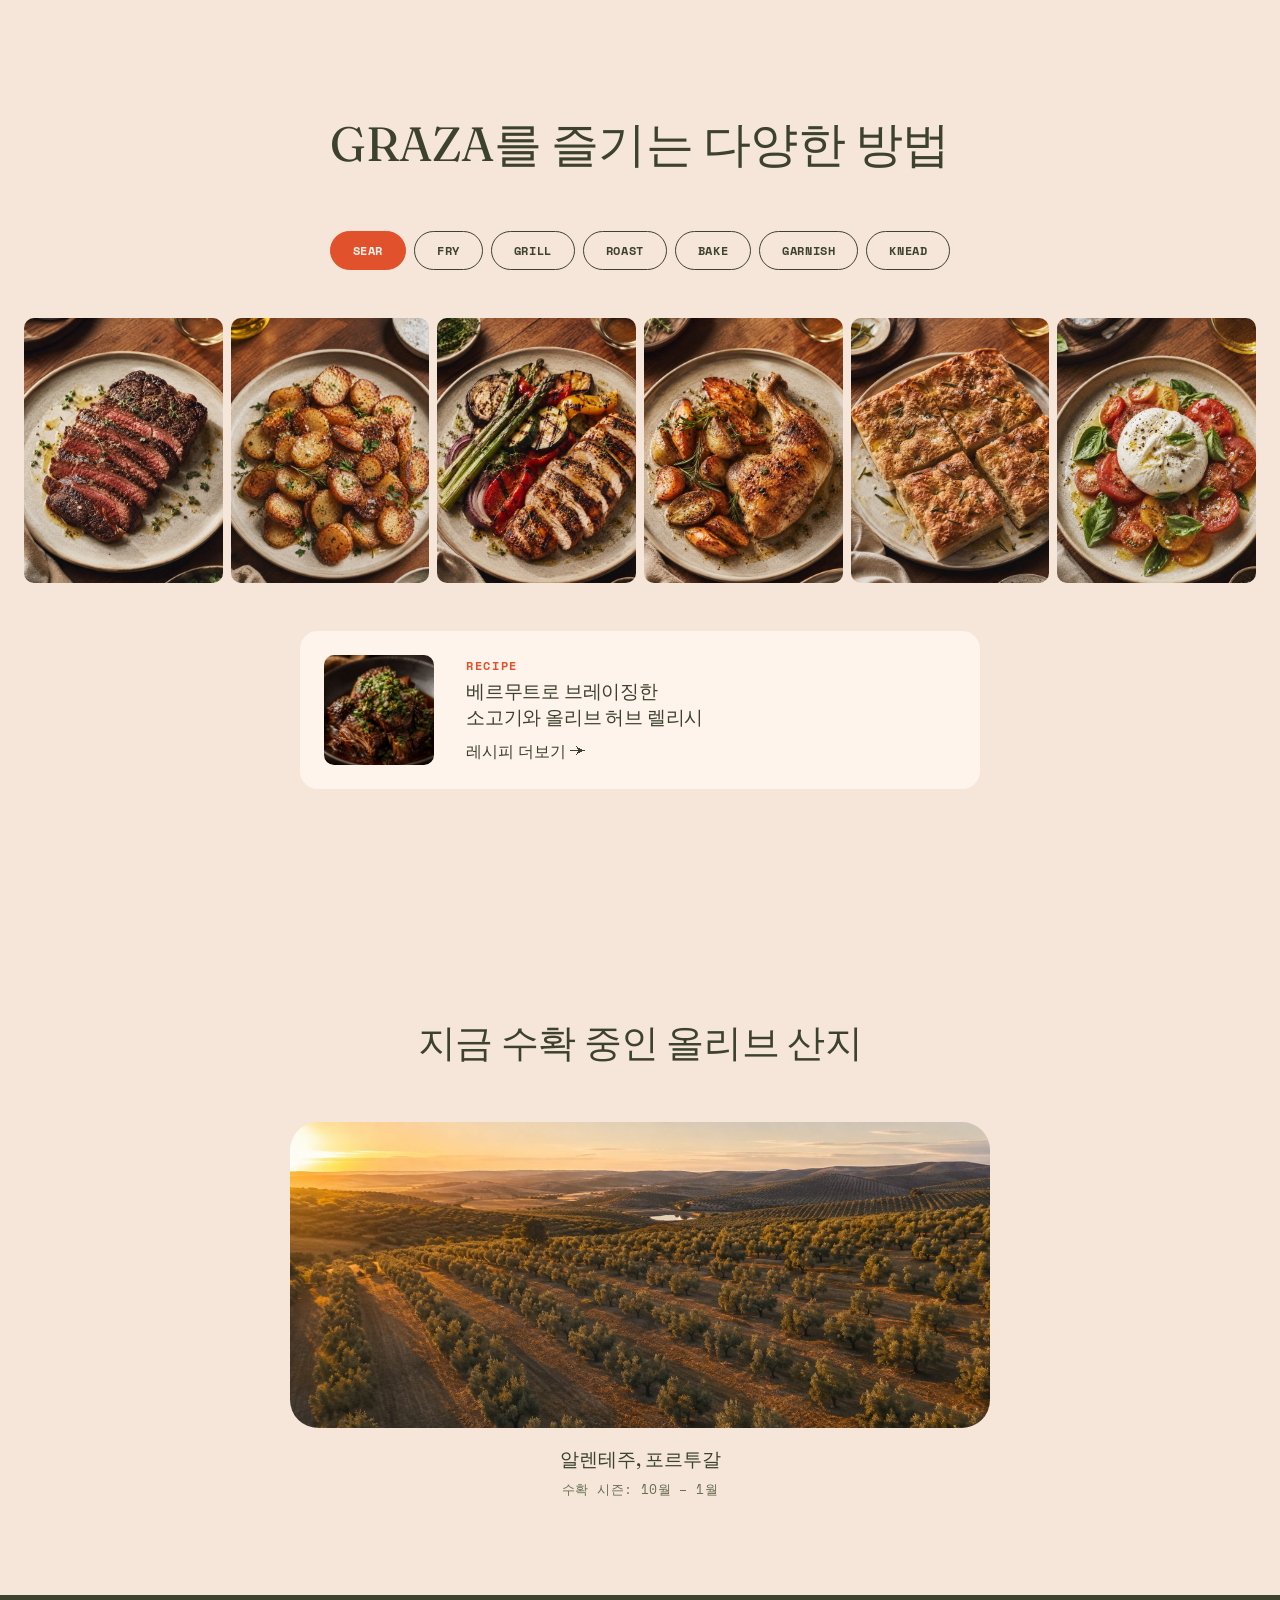
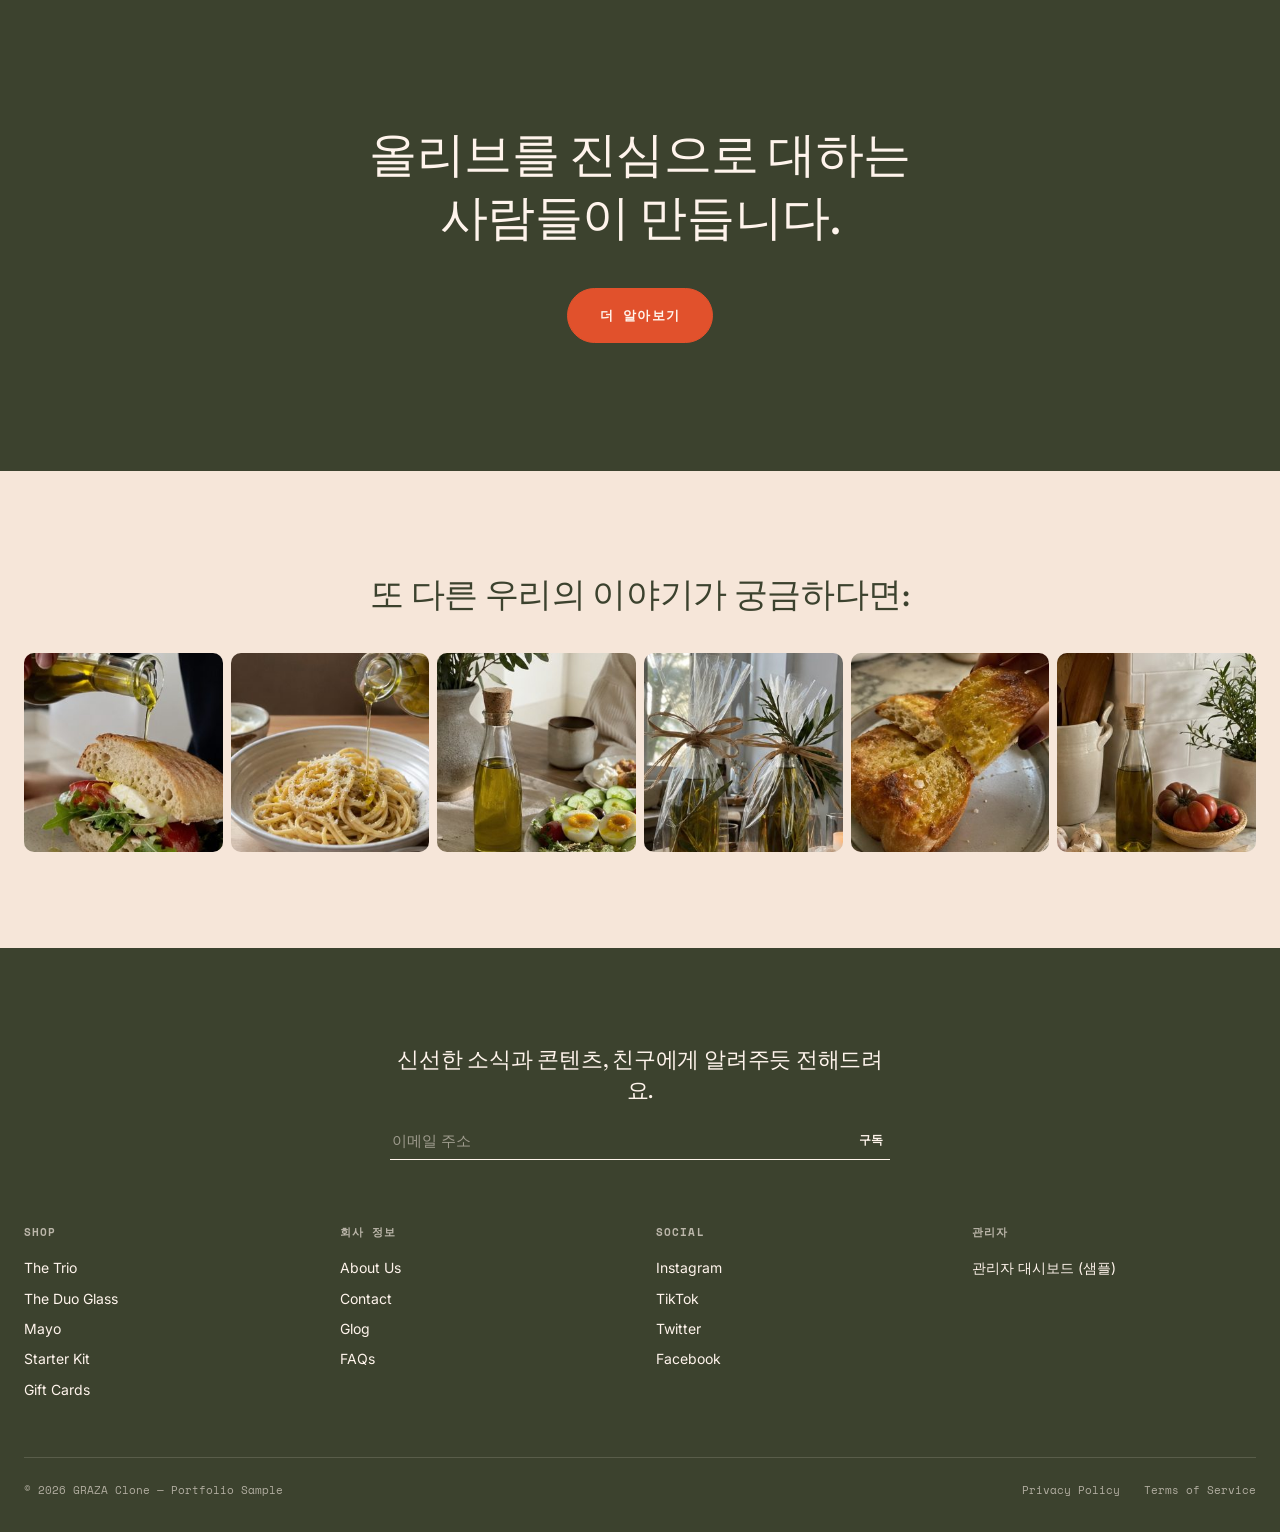
==== commit 54c9a9e8: "Add real promo carousel images (trio/chips/glass) Resized and compressed the user's 13:5 generated i" ====
--- a/index.html
+++ b/index.html
@@ -78,7 +78,7 @@
         <!-- IMAGE SLOT [promo-trio]: 슬라이드 폭의 약 70%를 채우는 와이드 상품샷.
              목적: The Trio 3종 세트를 한 프레임에 담은 임팩트 있는 비주얼.
              추천 프롬프트: 세 가지 올리브오일 병을 나란히 세운 구성샷, 밝은 배경, 장바구니/식재료 소품과 함께, 가로로 넓은 광고 카탈로그 컷 -->
-        <div class="promo-media"><img src="https://picsum.photos/seed/promo-trio/1400/540" alt="The Trio 세트 상품 사진"></div>
+        <div class="promo-media"><img src="images/promo-trio.jpg" alt="The Trio 세트 상품 사진"></div>
       </div>
       <div class="promo-slide" data-color="gold">
         <div class="promo-text">
@@ -89,7 +89,7 @@
         </div>
         <!-- IMAGE SLOT [promo-chips]: 슬라이드 폭의 약 70%를 채우는 와이드 상품샷.
              추천 프롬프트: 형형색색 감자칩 봉지 여러 개가 담긴 장바구니, 밝은 배경, 가로로 넓은 상업 광고 컷 -->
-        <div class="promo-media"><img src="https://picsum.photos/seed/promo-chips/1400/540" alt="E.V.O.O. 포테이토 칩 상품 사진"></div>
+        <div class="promo-media"><img src="images/promo-chips.jpg" alt="E.V.O.O. 포테이토 칩 상품 사진"></div>
       </div>
       <div class="promo-slide" data-color="mint">
         <div class="promo-text">
@@ -100,7 +100,7 @@
         </div>
         <!-- IMAGE SLOT [promo-glass]: 슬라이드 폭의 약 70%를 채우는 와이드 상품샷.
              추천 프롬프트: 유리병에 담긴 올리브오일 클로즈업, 밝은 배경, 가로로 넓은 미니멀 스튜디오 컷 -->
-        <div class="promo-media"><img src="https://picsum.photos/seed/promo-glass/1400/540" alt="유리병 올리브오일 상품 사진"></div>
+        <div class="promo-media"><img src="images/promo-glass.jpg" alt="유리병 올리브오일 상품 사진"></div>
       </div>
     </div>
   </div>
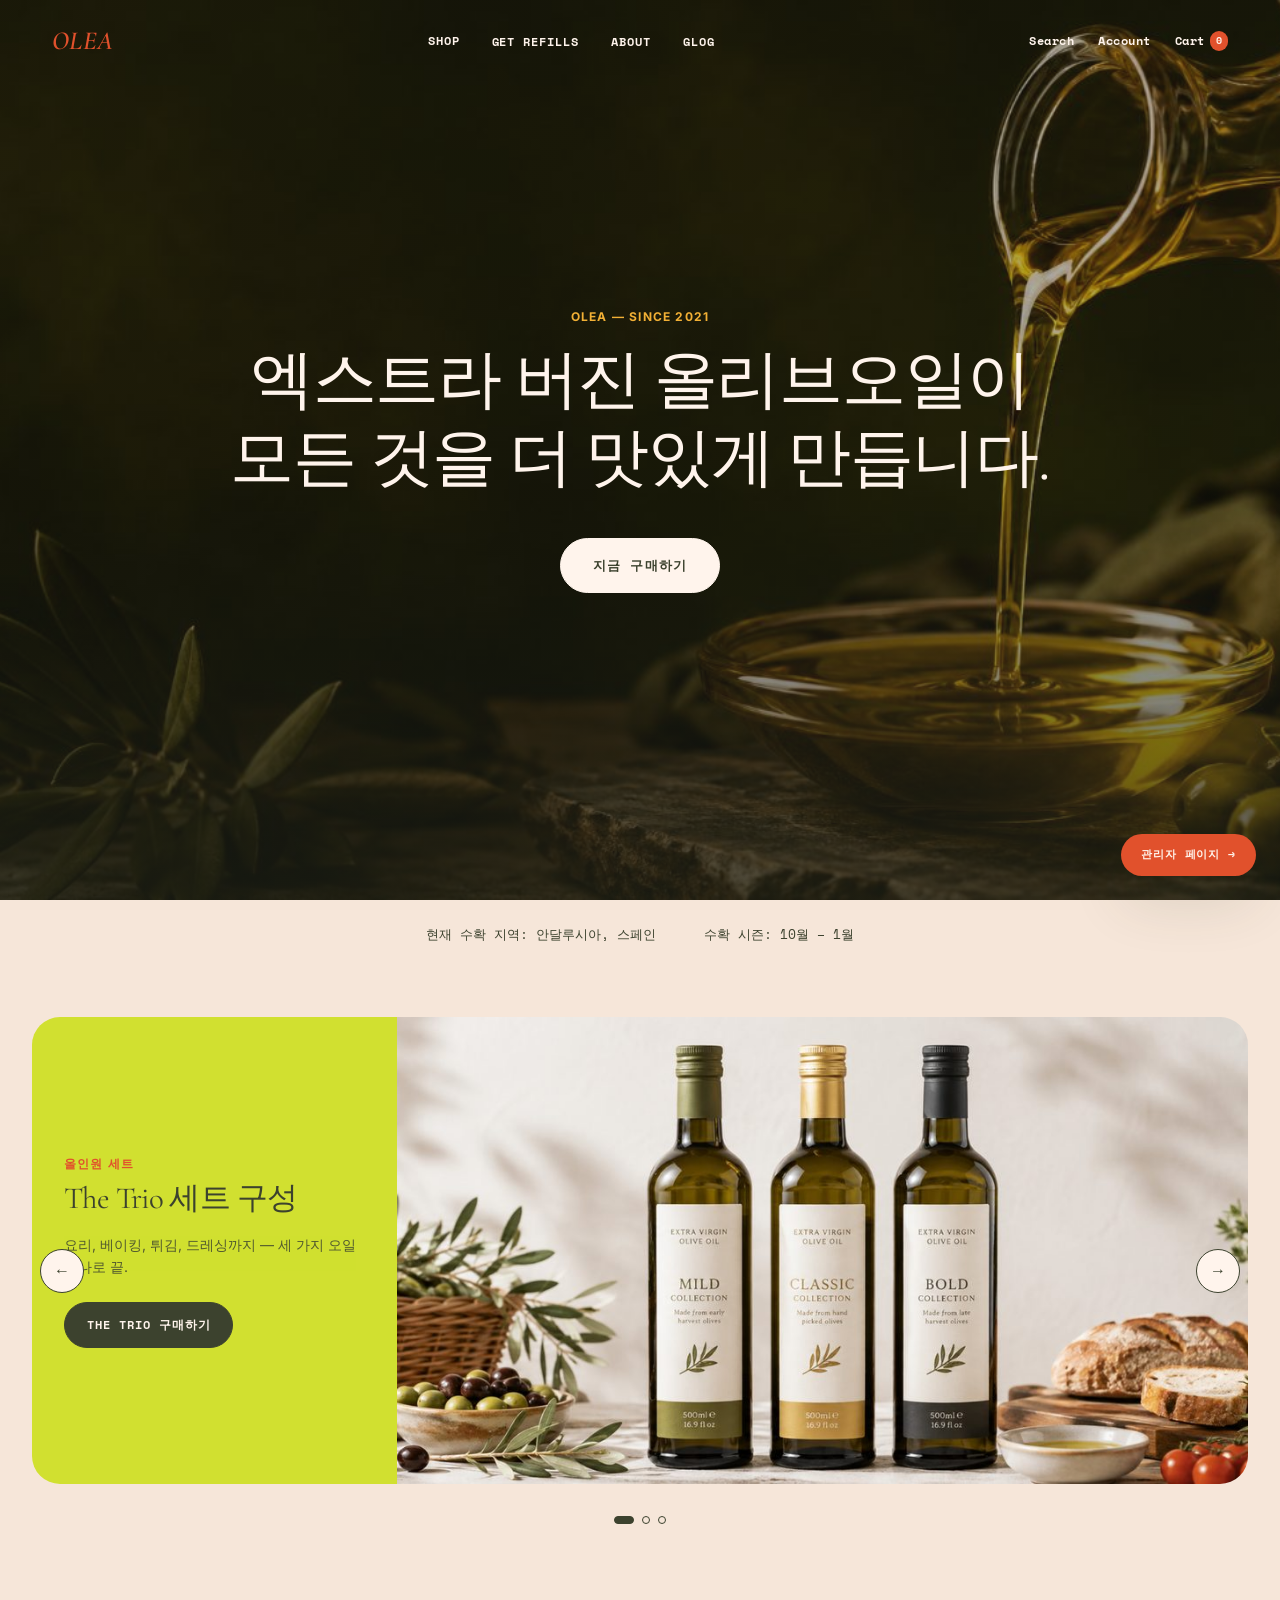
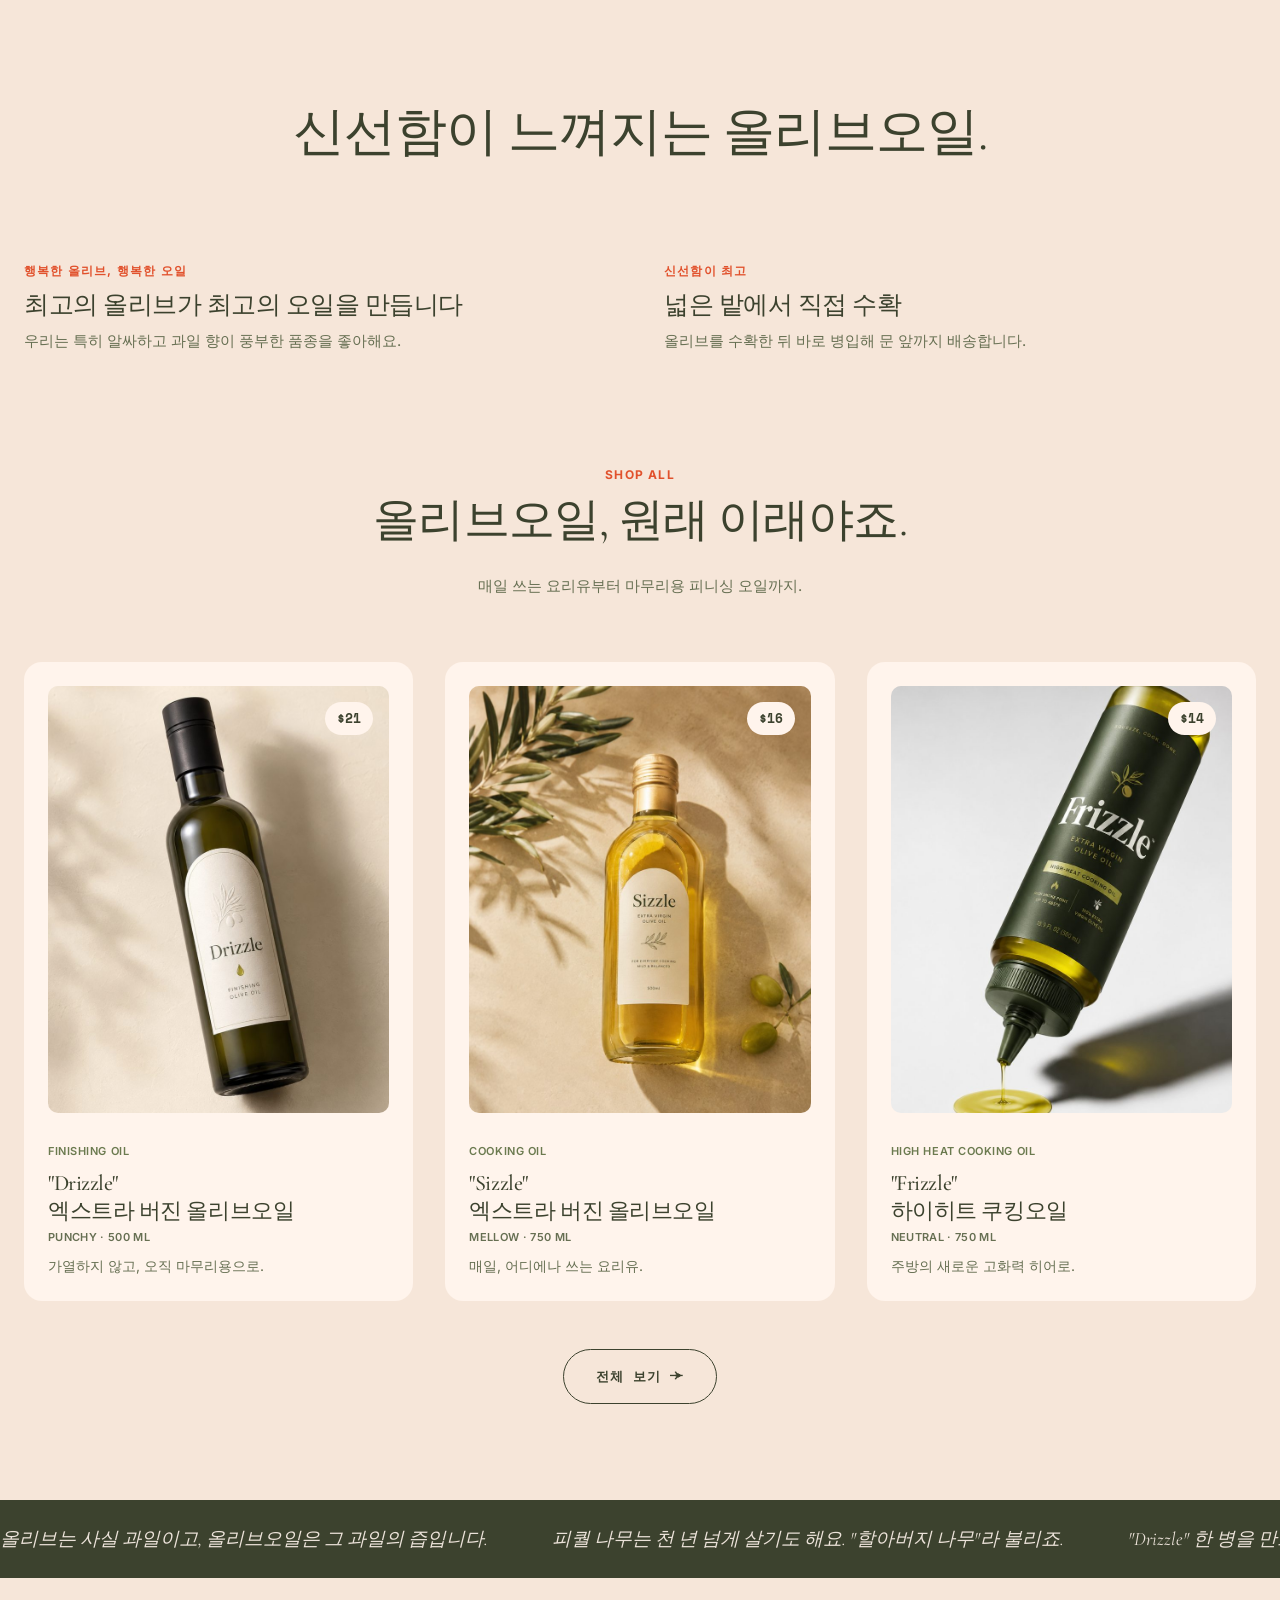
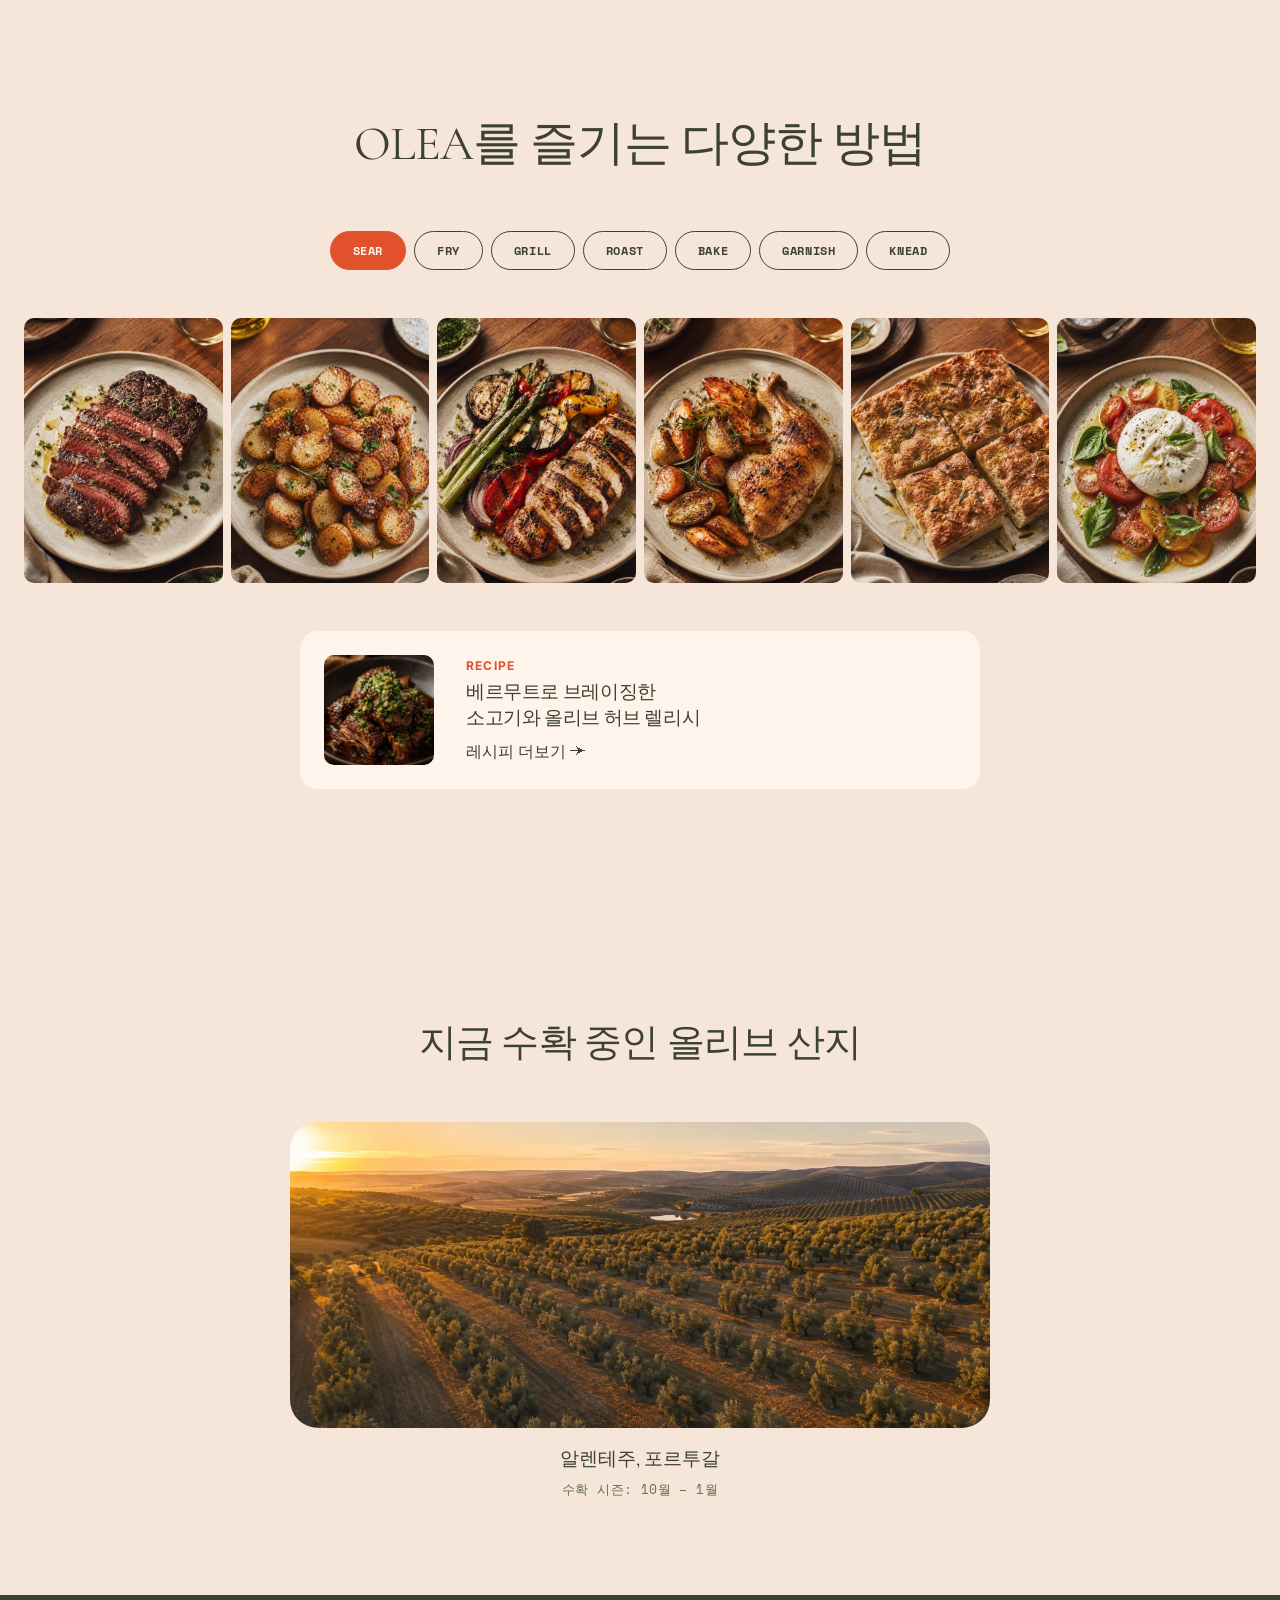
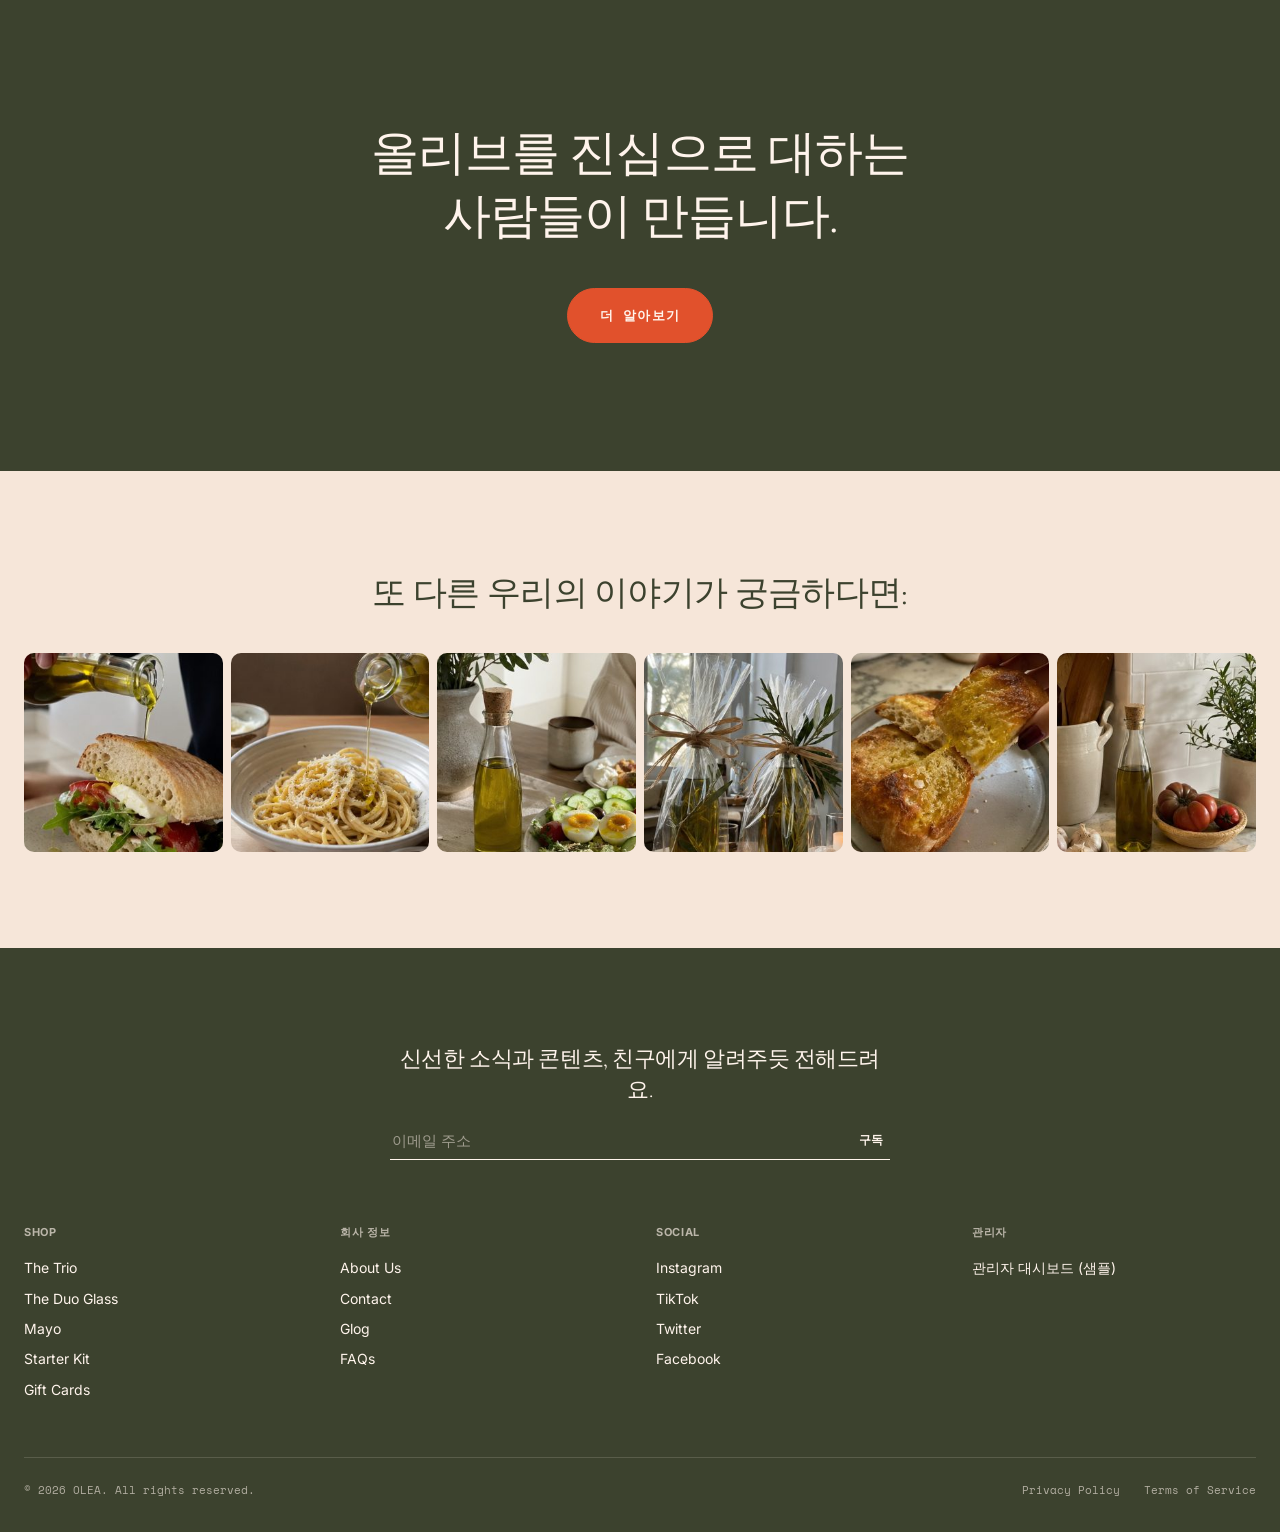
==== commit 5fcb4b2e: "Rebrand from GRAZA to OLEA; swap to closer free font matches Case-study cleanup: replaced every "GRA" ====
--- a/index.html
+++ b/index.html
@@ -3,17 +3,18 @@
 <head>
 <meta charset="UTF-8">
 <meta name="viewport" content="width=device-width, initial-scale=1.0">
-<title>GRAZA Clone | 포트폴리오 샘플</title>
+<title>OLEA | 프리미엄 올리브오일</title>
 <link rel="preconnect" href="https://fonts.googleapis.com">
 <link rel="preconnect" href="https://fonts.gstatic.com" crossorigin>
-<link href="https://fonts.googleapis.com/css2?family=Fraunces:ital,opsz,wght@0,9..144,400;0,9..144,500;0,9..144,600;1,9..144,400;1,9..144,500&family=Space+Mono:wght@400;700&family=Inter:wght@400;500;600;700&display=swap" rel="stylesheet">
+<link href="https://fonts.googleapis.com/css2?family=Cormorant+Garamond:ital,wght@0,400;0,500;0,600;0,700;1,400;1,500&family=Space+Mono:wght@400;700&family=Inter:wght@400;500;600;700&display=swap" rel="stylesheet">
+<link href="https://api.fontshare.com/v2/css?f[]=general-sans@500,600,700&display=swap" rel="stylesheet">
 <link rel="stylesheet" href="css/style.css">
 </head>
 <body>
 
 <header class="site-header">
   <nav class="nav">
-    <a href="index.html" class="logo">GRAZA</a>
+    <a href="index.html" class="logo">OLEA</a>
 
     <ul class="nav-links">
       <li>
@@ -55,7 +56,7 @@
   <video class="hero-bg" muted loop playsinline poster="images/hero-bg.jpg">
     <source src="videos/hero-3.mp4" type="video/mp4">
   </video>
-  <span class="eyebrow">GRAZA — SINCE 2021</span>
+  <span class="eyebrow">OLEA — SINCE 2021</span>
   <h1>엑스트라 버진 올리브오일이<br class="break">모든 것을 더 맛있게 만듭니다.</h1>
   <a href="#products" class="btn btn--light">지금 구매하기</a>
 </section>
@@ -94,7 +95,7 @@
       <div class="promo-slide" data-color="mint">
         <div class="promo-text">
           <span class="eyebrow">많이 기다리셨습니다</span>
-          <h2>유리병에 담긴 GRAZA</h2>
+          <h2>유리병에 담긴 OLEA</h2>
           <p>늘 사랑받던 그 오일, 이제 유리병으로 만나보세요.</p>
           <a href="#products" class="btn btn--solid">지금 구매하기</a>
         </div>
@@ -194,7 +195,7 @@
 </div>
 
 <section class="ways" id="ways">
-  <h2>GRAZA를 즐기는 다양한 방법</h2>
+  <h2>OLEA를 즐기는 다양한 방법</h2>
   <div class="ways-tabs">
     <button class="active">Sear</button>
     <button>Fry</button>
@@ -298,7 +299,7 @@
   </div>
 
   <div class="footer-bottom">
-    <span>© 2026 GRAZA Clone — Portfolio Sample</span>
+    <span>© 2026 OLEA. All rights reserved.</span>
     <div class="legal">
       <a href="#">Privacy Policy</a>
       <a href="#">Terms of Service</a>
--- a/css/style.css
+++ b/css/style.css
@@ -1,5 +1,5 @@
 /* ===================================================================
-   GRAZA Clone — Portfolio Sample
+   OLEA — Olive Oil Brand Site
    Palette:
    --cream   : #F6E6D9  (background)
    --cream-2 : #FFF4EC  (light text on dark / card surface)
@@ -8,9 +8,10 @@
    --green   : #6B7A4F  (secondary accent)
 
    Type system:
-   --font-display : Fraunces  — headlines, editorial moments
-   --font-mono    : Space Mono — labels, nav, buttons, eyebrows (brand voice)
-   --font-body    : Inter     — paragraph copy, form fields
+   --font-display : Cormorant Garamond — headlines, editorial moments
+   --font-mono    : Space Mono         — nav, buttons, prices (typewriter brand voice)
+   --font-label   : General Sans       — small uppercase labels
+   --font-body    : Inter              — paragraph copy, form fields
    =================================================================== */
 
 :root {
@@ -23,13 +24,14 @@
   --yellow: #F2B035;
   --border: rgba(60, 66, 46, 0.14);
 
-  /* graza.co's actual per-slide promo carousel colors */
+  /* reference brand's actual per-slide promo carousel colors */
   --promo-lime: #D1E030;
   --promo-gold: #FBD535;
   --promo-mint: #9EEF80;
 
-  --font-display: "Fraunces", "Iowan Old Style", Georgia, serif;
+  --font-display: "Cormorant Garamond", "Iowan Old Style", Georgia, serif;
   --font-mono: "Space Mono", "IBM Plex Mono", "Consolas", monospace;
+  --font-label: "General Sans", "Inter", -apple-system, sans-serif;
   --font-body: "Inter", -apple-system, "Segoe UI", sans-serif;
 
   --container: 1240px;
@@ -89,7 +91,7 @@
   font-family: var(--font-display);
   font-weight: 500;
   margin: 0;
-  letter-spacing: -0.01em;
+  letter-spacing: -0.02em;
 }
 
 em {
@@ -99,9 +101,9 @@
 
 .eyebrow {
   display: block;
-  font-family: var(--font-mono);
+  font-family: var(--font-label);
   font-size: 12px;
-  letter-spacing: 0.14em;
+  letter-spacing: 0.1em;
   text-transform: uppercase;
   font-weight: 700;
   color: var(--red);
@@ -153,7 +155,7 @@
 
 /* ---------- Header ----------
    Transparent over the hero video/image, flips to a solid cream bar
-   once the page scrolls past the hero (mirrors graza.co's real behavior). */
+   once the page scrolls past the hero (mirrors reference brand's real behavior). */
 .site-header {
   position: fixed;
   top: 0;
@@ -300,7 +302,7 @@
 .hero .btn { margin-top: var(--sp-2); }
 
 /* Harvest info: sits BELOW the hero in normal flow, not overlaid on it
-   (matches graza.co — avoids ever colliding with the CTA button). */
+   (matches the reference brand — avoids ever colliding with the CTA button). */
 .harvest-bar {
   display: flex;
   justify-content: center;
@@ -468,21 +470,22 @@
   border-radius: 999px;
 }
 .product-card .tag {
-  font-family: var(--font-mono);
+  font-family: var(--font-label);
   font-size: 11px;
   text-transform: uppercase;
-  letter-spacing: 0.08em;
+  letter-spacing: 0.05em;
   color: var(--green);
-  font-weight: 700;
+  font-weight: 600;
 }
 .product-card h3 { font-size: 22px; font-weight: 500; margin: var(--sp-2) 0 4px; line-height: 1.25; }
 .product-card .meta {
-  font-family: var(--font-mono);
+  font-family: var(--font-label);
   font-size: 11px;
   text-transform: uppercase;
-  letter-spacing: 0.05em;
+  letter-spacing: 0.03em;
   color: var(--olive-light);
   margin-bottom: var(--sp-2);
+  font-weight: 600;
 }
 .product-card .desc { font-size: 14px; color: var(--olive-light); }
 .products .shop-all { text-align: center; margin-top: var(--sp-6); }
@@ -658,9 +661,9 @@
   border-bottom: 1px solid rgba(255,244,236,0.15);
 }
 .footer-grid h4 {
-  font-family: var(--font-mono);
+  font-family: var(--font-label);
   font-size: 11px;
-  letter-spacing: 0.1em;
+  letter-spacing: 0.06em;
   text-transform: uppercase;
   margin-bottom: var(--sp-3);
   opacity: 0.65;
